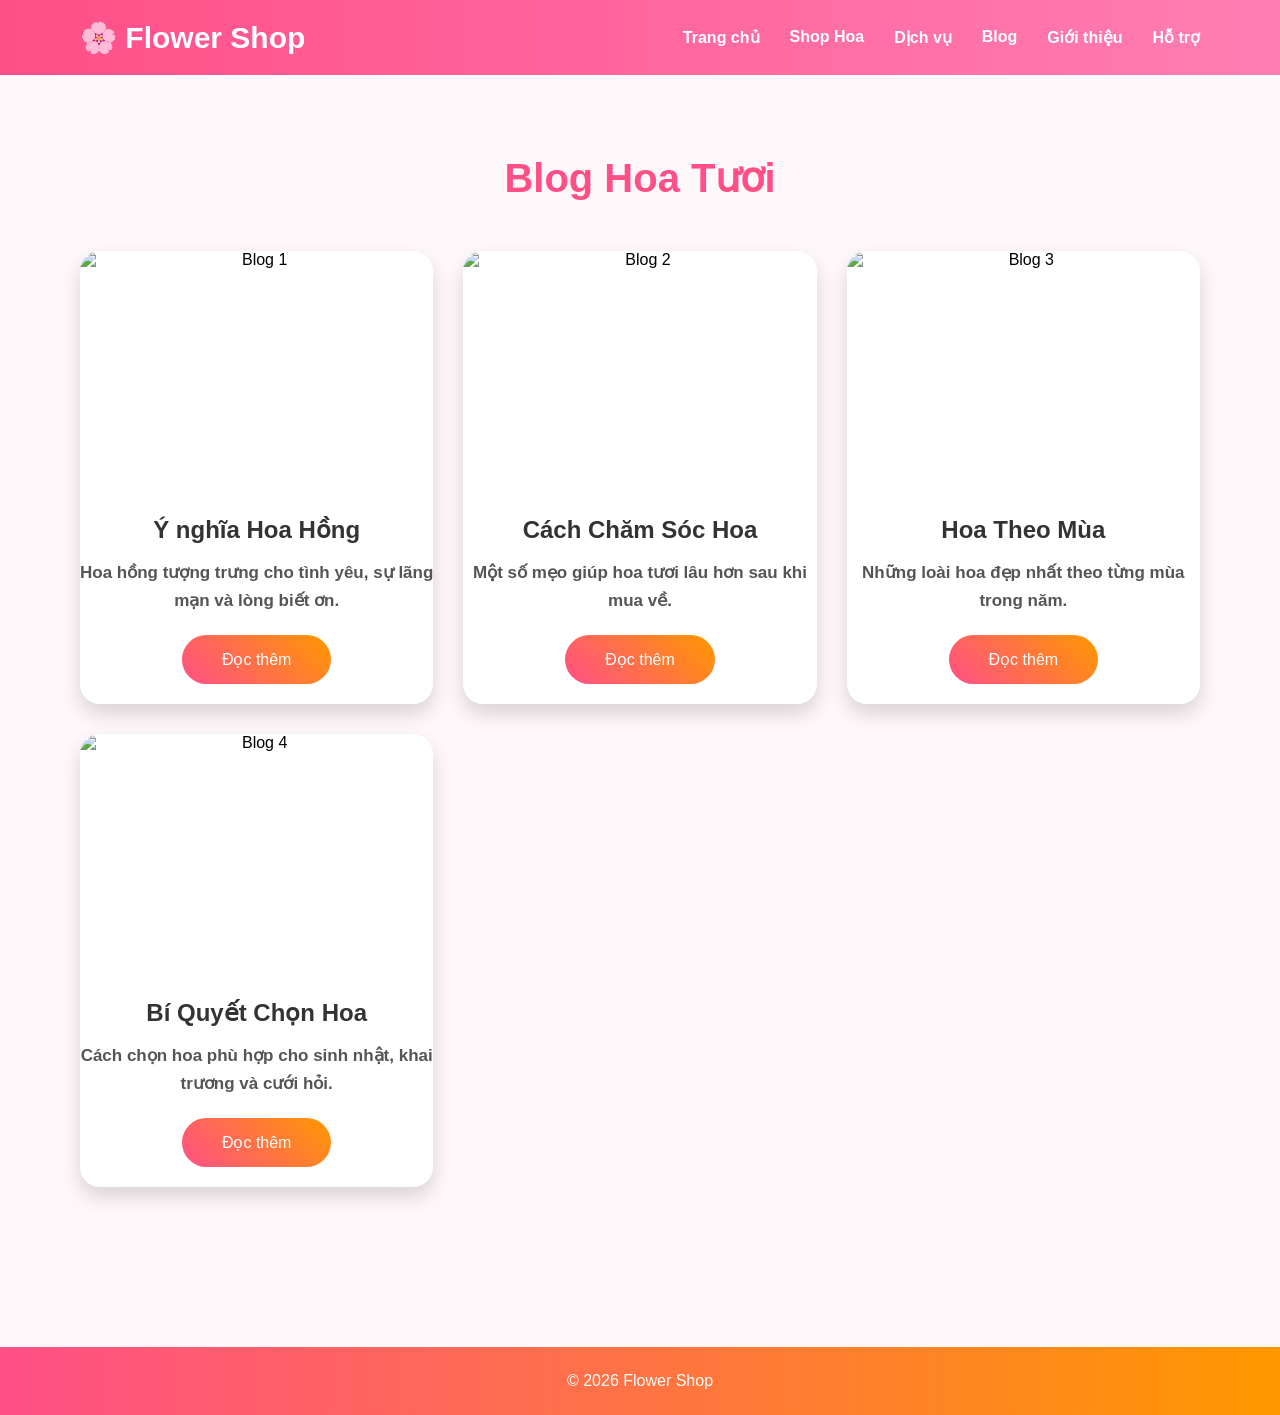
==== blog.html @ d1b596c2 "Add files via upload" ====
<!DOCTYPE html>
<html lang="vi">
<head>
    <meta charset="UTF-8">
    <meta name="viewport" content="width=device-width, initial-scale=1.0">
    <title>Blog - Flower Shop</title>

    <link rel="stylesheet" href="style.css">

    <link rel="stylesheet"
    href="https://cdnjs.cloudflare.com/ajax/libs/font-awesome/6.7.2/css/all.min.css">
</head>

<body>

<header>

    <div class="logo">
        🌸 Flower Shop
    </div>

    <nav>

        <ul>

            <li><a href="index.html">Trang chủ</a></li>
            <li><a href="shop.html">Shop Hoa</a></li>
            <li><a href="dichvu.html">Dịch vụ</a></li>
            <li><a href="blog.html">Blog</a></li>
            <li><a href="#">Giới thiệu</a></li>
            <li><a href="#">Hỗ trợ</a></li>

        </ul>

    </nav>

</header>

<section class="service">

    <h2>Blog Hoa Tươi</h2>

    <div class="card">

        <div class="box">

            <img src="images/blog1.jpg" alt="Blog 1">

            <h3>Ý nghĩa Hoa Hồng</h3>

            <p>
                Hoa hồng tượng trưng cho tình yêu, sự lãng mạn và lòng biết ơn.
            </p>

            <a href="#" class="btn">Đọc thêm</a>

        </div>

        <div class="box">

            <img src="images/blog2.jpg" alt="Blog 2">

            <h3>Cách Chăm Sóc Hoa</h3>

            <p>
                Một số mẹo giúp hoa tươi lâu hơn sau khi mua về.
            </p>

            <a href="#" class="btn">Đọc thêm</a>

        </div>

        <div class="box">

            <img src="images/blog3.jpg" alt="Blog 3">

            <h3>Hoa Theo Mùa</h3>

            <p>
                Những loài hoa đẹp nhất theo từng mùa trong năm.
            </p>

            <a href="#" class="btn">Đọc thêm</a>

        </div>

        <div class="box">

            <img src="images/blog4.jpg" alt="Blog 4">

            <h3>Bí Quyết Chọn Hoa</h3>

            <p>
                Cách chọn hoa phù hợp cho sinh nhật, khai trương và cưới hỏi.
            </p>

            <a href="#" class="btn">Đọc thêm</a>

        </div>

    </div>

</section>

<footer>

© 2026 Flower Shop

</footer>

</body>
</html>
---- style.css ----
*{
    margin:0;
    padding:0;
    box-sizing:border-box;
    font-family:Arial, Helvetica, sans-serif;
}

/* Màu chủ đạo */

:root{

    --pink:#ff4f87;
    --lightpink:#ffe7ef;
    --green:#5cb85c;
    --orange:#ff9800;
    --purple:#9c27b0;
    --white:#ffffff;
    --text:#444;

}

body{

    background:#fff8fb;

}

/* HEADER */

header{

    width:100%;
    background:linear-gradient(90deg,#ff4f87,#ff7eb3);

    display:flex;

    justify-content:space-between;

    align-items:center;

    padding:20px 80px;

}

.logo{

    font-size:30px;

    color:white;

    font-weight:bold;

}

nav ul{

    display:flex;

    list-style:none;

}

nav ul li{

    margin-left:30px;

}

nav ul li a{

    color:white;

    text-decoration:none;

    font-weight:bold;

    transition:.3s;

}

nav ul li a:hover{

    color:yellow;

}

/* HERO */

.hero{

    height:80vh;

    background:linear-gradient(rgba(255,255,255,.45),rgba(255,255,255,.45)),
    url("https://images.unsplash.com/photo-1526047932273-341f2a7631f9?w=1600");

    background-size:cover;

    background-position:center;

    display:flex;

    justify-content:center;

    align-items:center;

    text-align:center;

}

.hero-text h1{

    font-size:60px;

    color:#d10062;

}

.hero-text p{

    margin:20px 0;

    font-size:22px;

    color:var(--text);

}

.btn{

    display:inline-block;

    padding:15px 40px;

    background:linear-gradient(45deg,#ff4f87,#ff9800);

    color:white;

    text-decoration:none;

    border-radius:40px;

    transition:.4s;

}

.btn:hover{

    transform:scale(1.05);

}

/* DỊCH VỤ */

.service{

    padding:80px;

}

.service h2{

    text-align:center;

    margin-bottom:50px;

    color:#ff4f87;

    font-size:40px;

}

.card{
    display:grid;
    grid-template-columns:repeat(auto-fit, minmax(280px, 1fr));
    gap:30px;
}

.box{
    background:white;
    border-radius:20px;
    overflow:hidden;   /* Giữ ảnh không tràn ra ngoài */
    text-align:center;
    box-shadow:0 10px 20px rgba(0,0,0,.15);
    transition:.3s;
    padding-bottom:20px;
}

.box:hover{
    transform:translateY(-10px);
}

/* Ảnh sản phẩm */

.box img{
    width:100%;
    height:250px;      /* Điều chỉnh chiều cao ảnh */
    object-fit:cover;  /* Ảnh tự cắt để vừa khung */
    display:block;
}

/* Tên sản phẩm */

.box h3{
    margin:15px 0 10px;
    color:#333;
    font-size:24px;
}

/* Giá */

.box p{
    color:#ff4f87;
    font-size:22px;
    font-weight:bold;
    margin-bottom:20px;
}

.box:nth-child(1) i{

    color:#ff4f87;

}

.box:nth-child(2) i{

    color:#ff9800;

}

.box:nth-child(3) i{

    color:#4caf50;

}

.box:nth-child(4) i{

    color:#9c27b0;

}

.box h3{

    margin-bottom:15px;

}

/* FOOTER */

footer{

    margin-top:80px;

    background:linear-gradient(90deg,#ff4f87,#ff9800);

    color:white;

    text-align:center;

    padding:25px;

}

/* Responsive */

@media(max-width:900px){

header{

    flex-direction:column;

}

nav ul{

    margin-top:20px;

    flex-wrap:wrap;

    justify-content:center;

}

nav ul li{

    margin:10px;

}

.hero-text h1{

    font-size:38px;

}

.hero-text p{

    font-size:18px;

}

.service{

    padding:40px 20px;

}

}
/* ========================= */
/* Responsive cho Tablet */
/* ========================= */

@media (max-width: 992px){

    header{
        flex-direction:column;
        padding:20px;
    }

    nav ul{
        flex-wrap:wrap;
        justify-content:center;
        margin-top:15px;
    }

    nav ul li{
        margin:10px 15px;
    }

    .hero h1,
    .hero-text h1{
        font-size:40px;
    }

    .hero p,
    .hero-text p{
        font-size:18px;
    }

    .service{
        padding:50px 20px;
    }

    .card{
        grid-template-columns:repeat(2,1fr);
    }
}

/* ========================= */
/* Responsive cho Điện thoại */
/* ========================= */

@media (max-width: 768px){

    header{
        padding:15px;
    }

    .logo{
        font-size:26px;
        margin-bottom:15px;
    }

    nav ul{
        flex-direction:column;
        align-items:center;
    }

    nav ul li{
        margin:8px 0;
    }

    .hero{
        height:60vh;
        padding:20px;
    }

    .hero h1,
    .hero-text h1{
        font-size:32px;
    }

    .hero p,
    .hero-text p{
        font-size:16px;
    }

    .card{
        grid-template-columns:1fr;
    }

    .box img{
        height:220px;
    }

    .btn{
        padding:12px 30px;
        font-size:16px;
    }

}

/* ========================= */
/* Responsive màn hình nhỏ */
/* ========================= */

@media (max-width:480px){

    .hero h1,
    .hero-text h1{
        font-size:26px;
    }

    .hero p,
    .hero-text p{
        font-size:15px;
    }

    .service h2{
        font-size:30px;
    }

    .box img{
        height:180px;
    }

}
/* ===== DỊCH VỤ ===== */

.box p{

    color:#555;
    font-size:17px;
    line-height:28px;

}

.box i{

    font-size:60px;
    margin-bottom:20px;

}

.box:nth-child(1) i{

    color:#ff4f87;

}

.box:nth-child(2) i{

    color:#ff9800;

}

.box:nth-child(3) i{

    color:#4caf50;

}

.box:nth-child(4) i{

    color:#9c27b0;

}
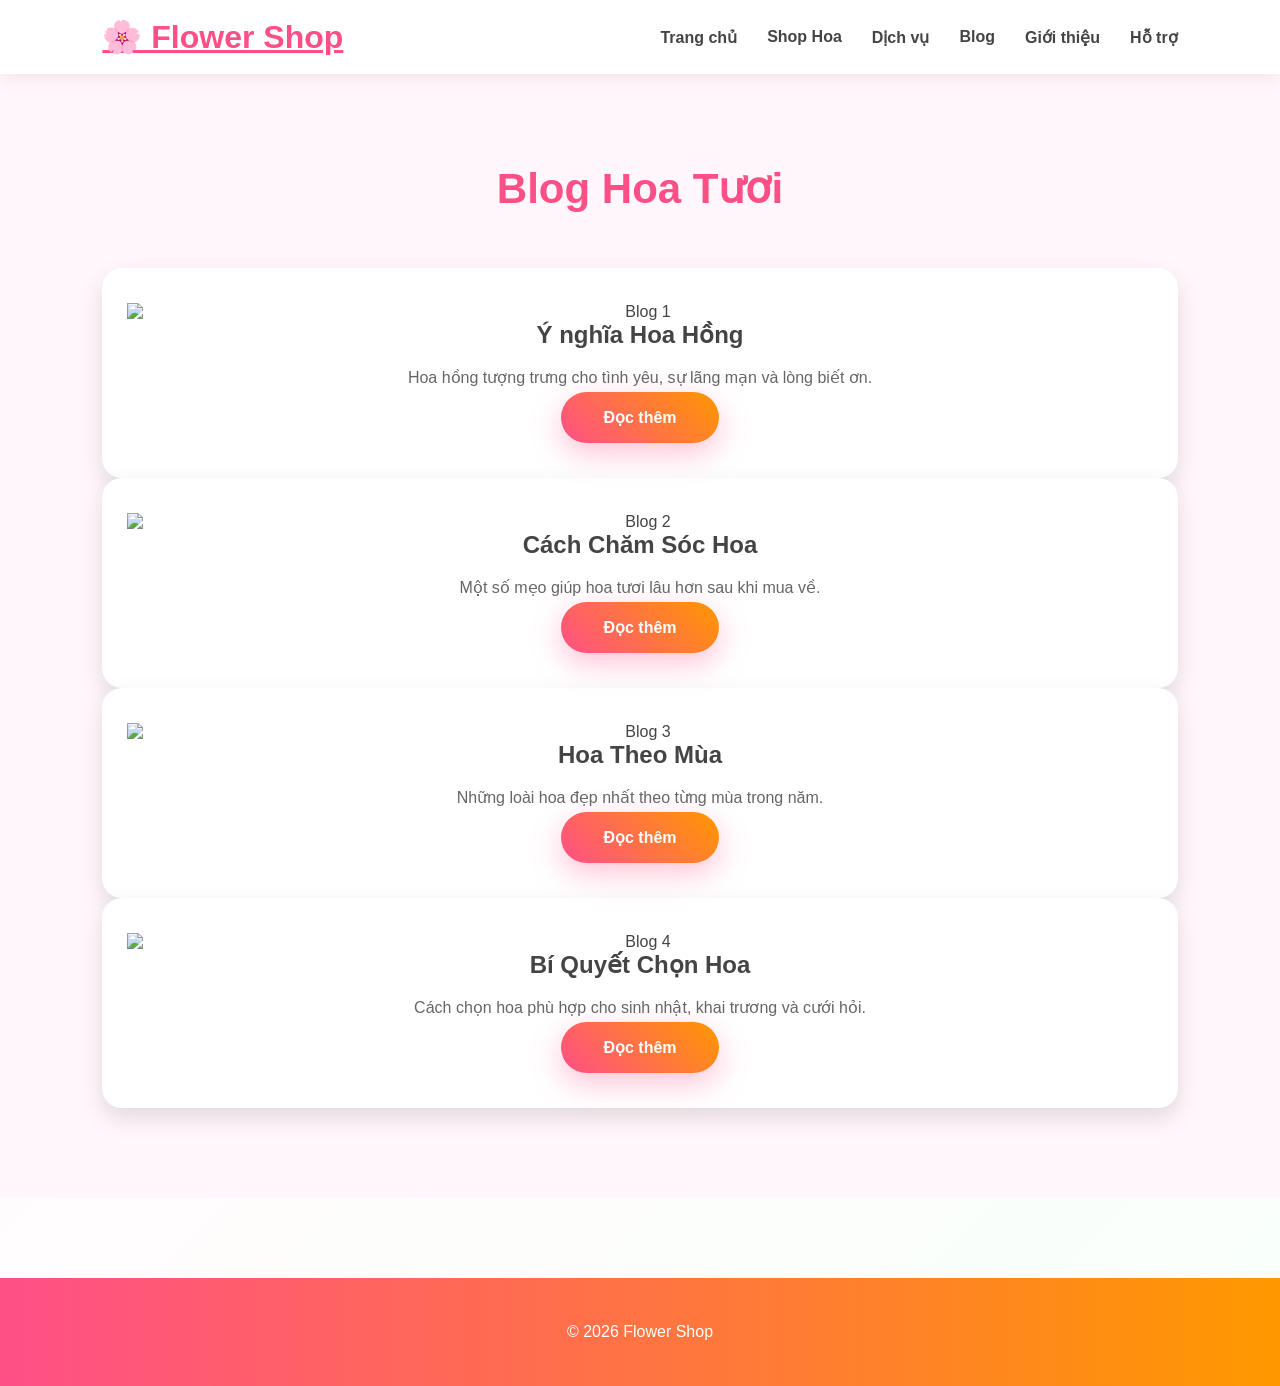
==== commit ba244f89: "Update blog.html" ====
--- a/blog.html
+++ b/blog.html
@@ -15,10 +15,9 @@
 
 <header>
 
-    <div class="logo">
-        🌸 Flower Shop
-    </div>
-
+    <a href="index.html" class="logo">
+    🌸 Flower Shop
+</a>
     <nav>
 
         <ul>
@@ -109,4 +108,4 @@
 </footer>
 
 </body>
-</html>+</html>
--- a/style.css
+++ b/style.css
@@ -1,36 +1,62 @@
+/* ==========================
+   RESET
+========================== */
+
 *{
     margin:0;
     padding:0;
     box-sizing:border-box;
-    font-family:Arial, Helvetica, sans-serif;
-}
-
-/* Màu chủ đạo */
+    font-family:'Poppins',sans-serif;
+}
+
+html{
+    scroll-behavior:smooth;
+}
+
+body{
+    background:linear-gradient(135deg,#fff6fa,#fffdfd,#f8fff9);
+    color:#444;
+    overflow-x:hidden;
+}
+
+/* ==========================
+   MÀU CHỦ ĐẠO
+========================== */
 
 :root{
 
     --pink:#ff4f87;
-    --lightpink:#ffe7ef;
-    --green:#5cb85c;
+    --pink-light:#ffe5ee;
+    --pink-dark:#e63b72;
+
     --orange:#ff9800;
-    --purple:#9c27b0;
+    --orange-light:#ffc46b;
+
+    --green:#4CAF50;
+
     --white:#ffffff;
-    --text:#444;
-
-}
-
-body{
-
-    background:#fff8fb;
-
-}
-
-/* HEADER */
+
+    --gray:#666;
+
+    --shadow:0 10px 25px rgba(0,0,0,.12);
+
+}
+
+/* ==========================
+   HEADER
+========================== */
 
 header{
 
     width:100%;
-    background:linear-gradient(90deg,#ff4f87,#ff7eb3);
+
+    position:sticky;
+
+    top:0;
+
+    left:0;
+
+    z-index:999;
 
     display:flex;
 
@@ -38,430 +64,1317 @@
 
     align-items:center;
 
-    padding:20px 80px;
-
-}
+    padding:18px 8%;
+
+    background:rgba(255,255,255,.92);
+
+    backdrop-filter:blur(10px);
+
+    box-shadow:0 3px 18px rgba(0,0,0,.08);
+
+}
+
+/* ==========================
+   LOGO
+========================== */
 
 .logo{
 
+    font-size:32px;
+
+    font-weight:700;
+
+    color:var(--pink);
+
+    cursor:pointer;
+
+}
+
+/* ==========================
+   MENU
+========================== */
+
+nav ul{
+
+    display:flex;
+
+    list-style:none;
+
+}
+
+nav ul li{
+
+    margin-left:30px;
+
+}
+
+nav ul li a{
+
+    text-decoration:none;
+
+    color:#444;
+
+    font-weight:600;
+
+    transition:.35s;
+
+    position:relative;
+
+}
+
+nav ul li a:hover{
+
+    color:var(--pink);
+
+}
+
+nav ul li a::after{
+
+    content:"";
+
+    position:absolute;
+
+    left:0;
+
+    bottom:-5px;
+
+    width:0;
+
+    height:3px;
+
+    background:var(--pink);
+
+    transition:.35s;
+
+}
+
+nav ul li a:hover::after{
+
+    width:100%;
+
+}
+
+/* ==========================
+   HERO
+========================== */
+
+.hero{
+
+    width:100%;
+
+    height:100vh;
+
+    display:flex;
+
+    justify-content:center;
+
+    align-items:center;
+
+    text-align:center;
+
+    background:
+
+    linear-gradient(rgba(0,0,0,.35),rgba(0,0,0,.35)),
+
+    url("images/banner.jpg");
+
+    background-size:cover;
+
+    background-position:center;
+
+}
+
+.hero .content{
+
+    width:850px;
+
+}
+
+.hero h1{
+
+    color:white;
+
+    font-size:68px;
+
+    margin-bottom:25px;
+
+    text-shadow:0 4px 10px rgba(0,0,0,.3);
+
+}
+
+.hero p{
+
+    color:white;
+
+    font-size:22px;
+
+    line-height:38px;
+
+    margin-bottom:40px;
+
+}
+
+/* ==========================
+   BUTTON
+========================== */
+
+.btn{
+
+    display:inline-block;
+
+    padding:16px 42px;
+
+    border-radius:40px;
+
+    text-decoration:none;
+
+    background:linear-gradient(45deg,var(--pink),var(--orange));
+
+    color:white;
+
+    font-weight:600;
+
+    transition:.35s;
+
+    box-shadow:0 10px 30px rgba(255,79,135,.35);
+
+}
+
+.btn:hover{
+
+    transform:translateY(-5px);
+
+    box-shadow:0 18px 35px rgba(255,79,135,.45);
+
+}
+
+/* ==========================
+   SECTION
+========================== */
+
+section{
+
+    padding:90px 8%;
+
+}
+
+.title{
+
+    text-align:center;
+
+    font-size:42px;
+
+    color:var(--pink);
+
+    margin-bottom:55px;
+
+}
+
+.title::after{
+
+    content:"";
+
+    display:block;
+
+    width:90px;
+
+    height:4px;
+
+    background:var(--orange);
+
+    margin:15px auto;
+
+    border-radius:20px;
+
+}
+/* ==========================
+   SHOP HOA
+========================== */
+
+.shop{
+
+    padding:90px 8%;
+
+    background:#fff;
+
+}
+
+.shop h2{
+
+    text-align:center;
+
+    font-size:42px;
+
+    color:var(--pink);
+
+    margin-bottom:50px;
+
+}
+
+/* Lưới sản phẩm */
+
+.products{
+
+    display:grid;
+
+    grid-template-columns:repeat(auto-fit,minmax(280px,1fr));
+
+    gap:35px;
+
+}
+
+/* Card sản phẩm */
+
+.product-card{
+
+    background:#fff;
+
+    border-radius:20px;
+
+    overflow:hidden;
+
+    box-shadow:var(--shadow);
+
+    transition:.35s;
+
+    display:flex;
+
+    flex-direction:column;
+
+}
+
+.product-card:hover{
+
+    transform:translateY(-10px);
+
+    box-shadow:0 20px 35px rgba(0,0,0,.18);
+
+}
+
+/* Ảnh */
+
+.product-card img{
+
+    width:100%;
+
+    height:300px;
+
+    object-fit:cover;
+
+    transition:.5s;
+
+}
+
+.product-card:hover img{
+
+    transform:scale(1.08);
+
+}
+
+/* Nội dung */
+
+.product-info{
+
+    padding:25px;
+
+    text-align:center;
+
+    flex:1;
+
+    display:flex;
+
+    flex-direction:column;
+
+}
+
+.product-info h3{
+
+    font-size:26px;
+
+    color:#222;
+
+    margin-bottom:15px;
+
+}
+
+.product-info p{
+
+    color:var(--gray);
+
+    line-height:28px;
+
+    margin-bottom:18px;
+
+}
+
+/* Giá */
+
+.price{
+
+    font-size:28px;
+
+    color:var(--pink);
+
+    font-weight:bold;
+
+    margin-bottom:20px;
+
+}
+
+/* Nút */
+
+.product-info .btn{
+
+    margin-top:auto;
+
+}
+
+/* Badge */
+
+.badge{
+
+    position:absolute;
+
+    top:15px;
+
+    left:15px;
+
+    background:var(--orange);
+
+    color:white;
+
+    padding:8px 15px;
+
+    border-radius:30px;
+
+    font-size:14px;
+
+    font-weight:600;
+
+}
+
+/* ==========================
+   DANH MỤC
+========================== */
+
+.category{
+
+    background:#fff7fb;
+
+}
+
+.box-container{
+
+    display:grid;
+
+    grid-template-columns:repeat(auto-fit,minmax(250px,1fr));
+
+    gap:30px;
+
+}
+
+.box{
+
+    background:#fff;
+
+    border-radius:20px;
+
+    padding:35px 25px;
+
+    text-align:center;
+
+    box-shadow:var(--shadow);
+
+    transition:.35s;
+
+}
+
+.box:hover{
+
+    transform:translateY(-8px);
+
+}
+
+.box i{
+
+    font-size:58px;
+
+    margin-bottom:20px;
+
+}
+
+.box:nth-child(1) i{
+
+    color:var(--pink);
+
+}
+
+.box:nth-child(2) i{
+
+    color:var(--orange);
+
+}
+
+.box:nth-child(3) i{
+
+    color:var(--green);
+
+}
+
+.box:nth-child(4) i{
+
+    color:#9c27b0;
+
+}
+
+.box h3{
+
+    margin-bottom:15px;
+
+    font-size:24px;
+
+}
+
+.box p{
+
+    color:#666;
+
+    line-height:28px;
+
+}
+
+/* ==========================
+   HÌNH ẢNH
+========================== */
+
+img{
+
+    max-width:100%;
+
+    display:block;
+
+}
+
+/* Hiệu ứng mượt */
+
+.product-card,
+.box{
+
+    animation:fadeUp .8s;
+
+}
+
+@keyframes fadeUp{
+
+    from{
+
+        opacity:0;
+
+        transform:translateY(40px);
+
+    }
+
+    to{
+
+        opacity:1;
+
+        transform:translateY(0);
+
+    }
+
+}
+/* ==========================
+   DỊCH VỤ
+========================== */
+
+.service{
+
+    background:#fff7fb;
+
+}
+
+.service h2{
+
+    text-align:center;
+
+    font-size:42px;
+
+    color:var(--pink);
+
+    margin-bottom:55px;
+
+}
+
+.service-container{
+
+    display:grid;
+
+    grid-template-columns:repeat(auto-fit,minmax(280px,1fr));
+
+    gap:35px;
+
+}
+
+.service-box{
+
+    background:#fff;
+
+    padding:35px 30px;
+
+    border-radius:20px;
+
+    text-align:center;
+
+    box-shadow:var(--shadow);
+
+    transition:.35s;
+
+}
+
+.service-box:hover{
+
+    transform:translateY(-10px);
+
+}
+
+.service-box i{
+
+    font-size:60px;
+
+    color:var(--pink);
+
+    margin-bottom:20px;
+
+}
+
+.service-box h3{
+
+    font-size:26px;
+
+    margin-bottom:15px;
+
+}
+
+.service-box p{
+
+    color:#666;
+
+    line-height:30px;
+
+}
+
+/* ==========================
+   BLOG
+========================== */
+
+.blog{
+
+    background:#fff;
+
+}
+
+.blog h2{
+
+    text-align:center;
+
+    font-size:42px;
+
+    color:var(--pink);
+
+    margin-bottom:55px;
+
+}
+
+.blog-container{
+
+    display:grid;
+
+    grid-template-columns:repeat(auto-fit,minmax(320px,1fr));
+
+    gap:35px;
+
+}
+
+.blog-card{
+
+    background:#fff;
+
+    border-radius:20px;
+
+    overflow:hidden;
+
+    box-shadow:var(--shadow);
+
+    transition:.35s;
+
+}
+
+.blog-card:hover{
+
+    transform:translateY(-10px);
+
+}
+
+.blog-card img{
+
+    width:100%;
+
+    height:240px;
+
+    object-fit:cover;
+
+}
+
+.blog-content{
+
+    padding:25px;
+
+}
+
+.blog-content h3{
+
+    margin-bottom:15px;
+
+    color:#222;
+
+}
+
+.blog-content p{
+
+    color:#666;
+
+    line-height:28px;
+
+    margin-bottom:20px;
+
+}
+
+.blog-content a{
+
+    color:var(--pink);
+
+    text-decoration:none;
+
+    font-weight:600;
+
+}
+
+/* ==========================
+   GIỚI THIỆU
+========================== */
+
+.about{
+
+    background:#fff7fb;
+
+}
+
+.about-container{
+
+    display:flex;
+
+    align-items:center;
+
+    justify-content:space-between;
+
+    gap:50px;
+
+    flex-wrap:wrap;
+
+}
+
+.about-image{
+
+    flex:1;
+
+}
+
+.about-image img{
+
+    width:100%;
+
+    border-radius:20px;
+
+    box-shadow:var(--shadow);
+
+}
+
+.about-content{
+
+    flex:1;
+
+}
+
+.about-content h2{
+
+    font-size:42px;
+
+    color:var(--pink);
+
+    margin-bottom:20px;
+
+}
+
+.about-content p{
+
+    color:#666;
+
+    line-height:32px;
+
+    margin-bottom:20px;
+
+}
+
+/* ==========================
+   HỖ TRỢ
+========================== */
+
+.support{
+
+    background:#fff;
+
+}
+
+.support h2{
+
+    text-align:center;
+
+    color:var(--pink);
+
+    font-size:42px;
+
+    margin-bottom:50px;
+
+}
+
+.support-container{
+
+    display:grid;
+
+    grid-template-columns:1fr 1fr;
+
+    gap:40px;
+
+}
+
+.contact-info{
+
+    background:#fff7fb;
+
+    padding:35px;
+
+    border-radius:20px;
+
+    box-shadow:var(--shadow);
+
+}
+
+.contact-info h3{
+
+    margin-bottom:20px;
+
+    color:var(--pink);
+
+}
+
+.contact-info p{
+
+    margin:18px 0;
+
+    color:#555;
+
+}
+
+.contact-info i{
+
+    color:var(--pink);
+
+    margin-right:10px;
+
+}
+
+/* Form */
+
+.contact-form{
+
+    background:#fff;
+
+    padding:35px;
+
+    border-radius:20px;
+
+    box-shadow:var(--shadow);
+
+}
+
+.contact-form h3{
+
+    margin-bottom:20px;
+
+    color:var(--pink);
+
+}
+
+.contact-form input,
+
+.contact-form textarea{
+
+    width:100%;
+
+    padding:15px;
+
+    margin-bottom:18px;
+
+    border:1px solid #ddd;
+
+    border-radius:10px;
+
+    outline:none;
+
+    font-size:16px;
+
+}
+
+.contact-form input:focus,
+
+.contact-form textarea:focus{
+
+    border-color:var(--pink);
+
+}
+
+.contact-form button{
+
+    border:none;
+
+    cursor:pointer;
+
+}
+
+/* ==========================
+   HIỆU ỨNG CHUNG
+========================== */
+
+.service-box,
+
+.blog-card,
+
+.contact-info,
+
+.contact-form{
+
+    animation:fadeUp .8s;
+
+}
+/* ==========================
+   FOOTER
+========================== */
+
+footer{
+
+    background:linear-gradient(90deg,#ff4f87,#ff9800);
+
+    color:#fff;
+
+    text-align:center;
+
+    padding:45px 20px;
+
+    margin-top:80px;
+
+}
+
+footer p{
+
+    font-size:18px;
+
+    letter-spacing:1px;
+
+}
+
+/* ==========================
+   NÚT LÊN ĐẦU TRANG
+========================== */
+
+.top-btn{
+
+    position:fixed;
+
+    right:25px;
+
+    bottom:25px;
+
+    width:55px;
+
+    height:55px;
+
+    background:linear-gradient(45deg,var(--pink),var(--orange));
+
+    color:#fff;
+
+    border-radius:50%;
+
+    display:flex;
+
+    justify-content:center;
+
+    align-items:center;
+
+    text-decoration:none;
+
+    font-size:24px;
+
+    box-shadow:0 10px 25px rgba(0,0,0,.25);
+
+    transition:.35s;
+
+    z-index:999;
+
+}
+
+.top-btn:hover{
+
+    transform:translateY(-8px);
+
+}
+
+/* ==========================
+   THANH CUỘN
+========================== */
+
+::-webkit-scrollbar{
+
+    width:10px;
+
+}
+
+::-webkit-scrollbar-track{
+
+    background:#ffeaf2;
+
+}
+
+::-webkit-scrollbar-thumb{
+
+    background:linear-gradient(var(--pink),var(--orange));
+
+    border-radius:20px;
+
+}
+
+::-webkit-scrollbar-thumb:hover{
+
+    background:var(--pink-dark);
+
+}
+
+/* ==========================
+   HIỆU ỨNG CHO ẢNH
+========================== */
+
+img{
+
+    max-width:100%;
+
+    display:block;
+
+}
+
+img:hover{
+
+    transition:.4s;
+
+}
+
+/* ==========================
+   HIỆU ỨNG CHUNG
+========================== */
+
+.btn,
+.box,
+.product-card,
+.blog-card,
+.service-box,
+.contact-form,
+.contact-info{
+
+    transition:.35s;
+
+}
+
+.btn:hover,
+.box:hover,
+.product-card:hover,
+.blog-card:hover,
+.service-box:hover{
+
+    transform:translateY(-8px);
+
+}
+
+/* ==========================
+   RESPONSIVE TABLET
+========================== */
+
+@media(max-width:992px){
+
+header{
+
+    flex-direction:column;
+
+    padding:20px;
+
+}
+
+nav ul{
+
+    flex-wrap:wrap;
+
+    justify-content:center;
+
+    margin-top:20px;
+
+}
+
+nav ul li{
+
+    margin:10px;
+
+}
+
+.hero h1{
+
+    font-size:48px;
+
+}
+
+.hero p{
+
+    font-size:18px;
+
+}
+
+.about-container{
+
+    flex-direction:column;
+
+}
+
+.support-container{
+
+    grid-template-columns:1fr;
+
+}
+
+}
+
+/* ==========================
+   RESPONSIVE MOBILE
+========================== */
+
+@media(max-width:768px){
+
+.hero{
+
+    height:75vh;
+
+    padding:20px;
+
+}
+
+.hero h1{
+
+    font-size:34px;
+
+}
+
+.hero p{
+
+    font-size:16px;
+
+    line-height:28px;
+
+}
+
+.title{
+
     font-size:30px;
 
+}
+
+.products{
+
+    grid-template-columns:1fr;
+
+}
+
+.box-container{
+
+    grid-template-columns:1fr;
+
+}
+
+.blog-container{
+
+    grid-template-columns:1fr;
+
+}
+
+.service-container{
+
+    grid-template-columns:1fr;
+
+}
+
+.product-card img{
+
+    height:240px;
+
+}
+
+section{
+
+    padding:60px 20px;
+
+}
+
+}
+
+/* ==========================
+   RESPONSIVE ĐIỆN THOẠI NHỎ
+========================== */
+
+@media(max-width:480px){
+
+.logo{
+
+    font-size:24px;
+
+}
+
+nav ul li a{
+
+    font-size:14px;
+
+}
+
+.btn{
+
+    padding:14px 30px;
+
+    font-size:15px;
+
+}
+
+.hero h1{
+
+    font-size:28px;
+
+}
+
+.hero p{
+
+    font-size:15px;
+
+}
+
+footer p{
+
+    font-size:15px;
+
+}
+
+}
+
+/* ==========================
+   ANIMATION
+========================== */
+
+@keyframes fadeIn{
+
+    from{
+
+        opacity:0;
+
+        transform:translateY(40px);
+
+    }
+
+    to{
+
+        opacity:1;
+
+        transform:translateY(0);
+
+    }
+
+}
+
+.hero,
+.product-card,
+.box,
+.blog-card,
+.service-box{
+
+    animation:fadeIn .8s ease;
+
+}
+/* Ô tìm kiếm */
+
+.search-box{
+
+    width:100%;
+
+    max-width:550px;
+
+    margin:0 auto 50px;
+
+    display:flex;
+
+    justify-content:center;
+
+}
+
+.search-box input{
+
+    flex:1;
+
+    padding:15px 20px;
+
+    border:2px solid #ff4f87;
+
+    border-right:none;
+
+    border-radius:40px 0 0 40px;
+
+    font-size:16px;
+
+    outline:none;
+
+}
+
+.search-box button{
+
+    width:65px;
+
+    border:none;
+
+    background:#ff4f87;
+
     color:white;
 
-    font-weight:bold;
-
-}
-
-nav ul{
-
-    display:flex;
-
-    list-style:none;
-
-}
-
-nav ul li{
-
-    margin-left:30px;
-
-}
-
-nav ul li a{
-
-    color:white;
-
-    text-decoration:none;
-
-    font-weight:bold;
+    font-size:20px;
+
+    cursor:pointer;
+
+    border-radius:0 40px 40px 0;
 
     transition:.3s;
 
 }
 
-nav ul li a:hover{
-
-    color:yellow;
-
-}
-
-/* HERO */
-
-.hero{
-
-    height:80vh;
-
-    background:linear-gradient(rgba(255,255,255,.45),rgba(255,255,255,.45)),
-    url("https://images.unsplash.com/photo-1526047932273-341f2a7631f9?w=1600");
-
-    background-size:cover;
-
-    background-position:center;
-
-    display:flex;
-
-    justify-content:center;
-
-    align-items:center;
-
-    text-align:center;
-
-}
-
-.hero-text h1{
-
-    font-size:60px;
-
-    color:#d10062;
-
-}
-
-.hero-text p{
-
-    margin:20px 0;
-
-    font-size:22px;
-
-    color:var(--text);
-
-}
-
-.btn{
-
-    display:inline-block;
-
-    padding:15px 40px;
-
-    background:linear-gradient(45deg,#ff4f87,#ff9800);
-
-    color:white;
-
-    text-decoration:none;
-
-    border-radius:40px;
-
-    transition:.4s;
-
-}
-
-.btn:hover{
-
-    transform:scale(1.05);
-
-}
-
-/* DỊCH VỤ */
-
-.service{
-
-    padding:80px;
-
-}
-
-.service h2{
-
-    text-align:center;
-
-    margin-bottom:50px;
-
-    color:#ff4f87;
-
-    font-size:40px;
-
-}
-
-.card{
-    display:grid;
-    grid-template-columns:repeat(auto-fit, minmax(280px, 1fr));
-    gap:30px;
-}
-
-.box{
-    background:white;
-    border-radius:20px;
-    overflow:hidden;   /* Giữ ảnh không tràn ra ngoài */
-    text-align:center;
-    box-shadow:0 10px 20px rgba(0,0,0,.15);
-    transition:.3s;
-    padding-bottom:20px;
-}
-
-.box:hover{
-    transform:translateY(-10px);
-}
-
-/* Ảnh sản phẩm */
-
-.box img{
-    width:100%;
-    height:250px;      /* Điều chỉnh chiều cao ảnh */
-    object-fit:cover;  /* Ảnh tự cắt để vừa khung */
-    display:block;
-}
-
-/* Tên sản phẩm */
-
-.box h3{
-    margin:15px 0 10px;
-    color:#333;
-    font-size:24px;
-}
-
-/* Giá */
-
-.box p{
-    color:#ff4f87;
-    font-size:22px;
-    font-weight:bold;
-    margin-bottom:20px;
-}
-
-.box:nth-child(1) i{
-
-    color:#ff4f87;
-
-}
-
-.box:nth-child(2) i{
-
-    color:#ff9800;
-
-}
-
-.box:nth-child(3) i{
-
-    color:#4caf50;
-
-}
-
-.box:nth-child(4) i{
-
-    color:#9c27b0;
-
-}
-
-.box h3{
-
-    margin-bottom:15px;
-
-}
-
-/* FOOTER */
-
-footer{
-
-    margin-top:80px;
-
-    background:linear-gradient(90deg,#ff4f87,#ff9800);
-
-    color:white;
-
-    text-align:center;
-
-    padding:25px;
-
-}
-
-/* Responsive */
-
-@media(max-width:900px){
-
-header{
-
-    flex-direction:column;
-
-}
-
-nav ul{
-
-    margin-top:20px;
-
-    flex-wrap:wrap;
-
-    justify-content:center;
-
-}
-
-nav ul li{
-
-    margin:10px;
-
-}
-
-.hero-text h1{
-
-    font-size:38px;
-
-}
-
-.hero-text p{
-
-    font-size:18px;
-
-}
-
-.service{
-
-    padding:40px 20px;
-
-}
-
-}
-/* ========================= */
-/* Responsive cho Tablet */
-/* ========================= */
-
-@media (max-width: 992px){
-
-    header{
-        flex-direction:column;
-        padding:20px;
-    }
-
-    nav ul{
-        flex-wrap:wrap;
-        justify-content:center;
-        margin-top:15px;
-    }
-
-    nav ul li{
-        margin:10px 15px;
-    }
-
-    .hero h1,
-    .hero-text h1{
-        font-size:40px;
-    }
-
-    .hero p,
-    .hero-text p{
-        font-size:18px;
-    }
-
-    .service{
-        padding:50px 20px;
-    }
-
-    .card{
-        grid-template-columns:repeat(2,1fr);
-    }
-}
-
-/* ========================= */
-/* Responsive cho Điện thoại */
-/* ========================= */
-
-@media (max-width: 768px){
-
-    header{
-        padding:15px;
-    }
-
-    .logo{
-        font-size:26px;
-        margin-bottom:15px;
-    }
-
-    nav ul{
-        flex-direction:column;
-        align-items:center;
-    }
-
-    nav ul li{
-        margin:8px 0;
-    }
-
-    .hero{
-        height:60vh;
-        padding:20px;
-    }
-
-    .hero h1,
-    .hero-text h1{
-        font-size:32px;
-    }
-
-    .hero p,
-    .hero-text p{
-        font-size:16px;
-    }
-
-    .card{
-        grid-template-columns:1fr;
-    }
-
-    .box img{
-        height:220px;
-    }
-
-    .btn{
-        padding:12px 30px;
-        font-size:16px;
-    }
-
-}
-
-/* ========================= */
-/* Responsive màn hình nhỏ */
-/* ========================= */
-
-@media (max-width:480px){
-
-    .hero h1,
-    .hero-text h1{
-        font-size:26px;
-    }
-
-    .hero p,
-    .hero-text p{
-        font-size:15px;
-    }
-
-    .service h2{
-        font-size:30px;
-    }
-
-    .box img{
-        height:180px;
-    }
-
-}
-/* ===== DỊCH VỤ ===== */
-
-.box p{
-
-    color:#555;
-    font-size:17px;
-    line-height:28px;
-
-}
-
-.box i{
-
-    font-size:60px;
-    margin-bottom:20px;
-
-}
-
-.box:nth-child(1) i{
-
-    color:#ff4f87;
-
-}
-
-.box:nth-child(2) i{
-
-    color:#ff9800;
-
-}
-
-.box:nth-child(3) i{
-
-    color:#4caf50;
-
-}
-
-.box:nth-child(4) i{
-
-    color:#9c27b0;
-
-}
+.search-box button:hover{
+
+    background:#ff2f73;
+
+}
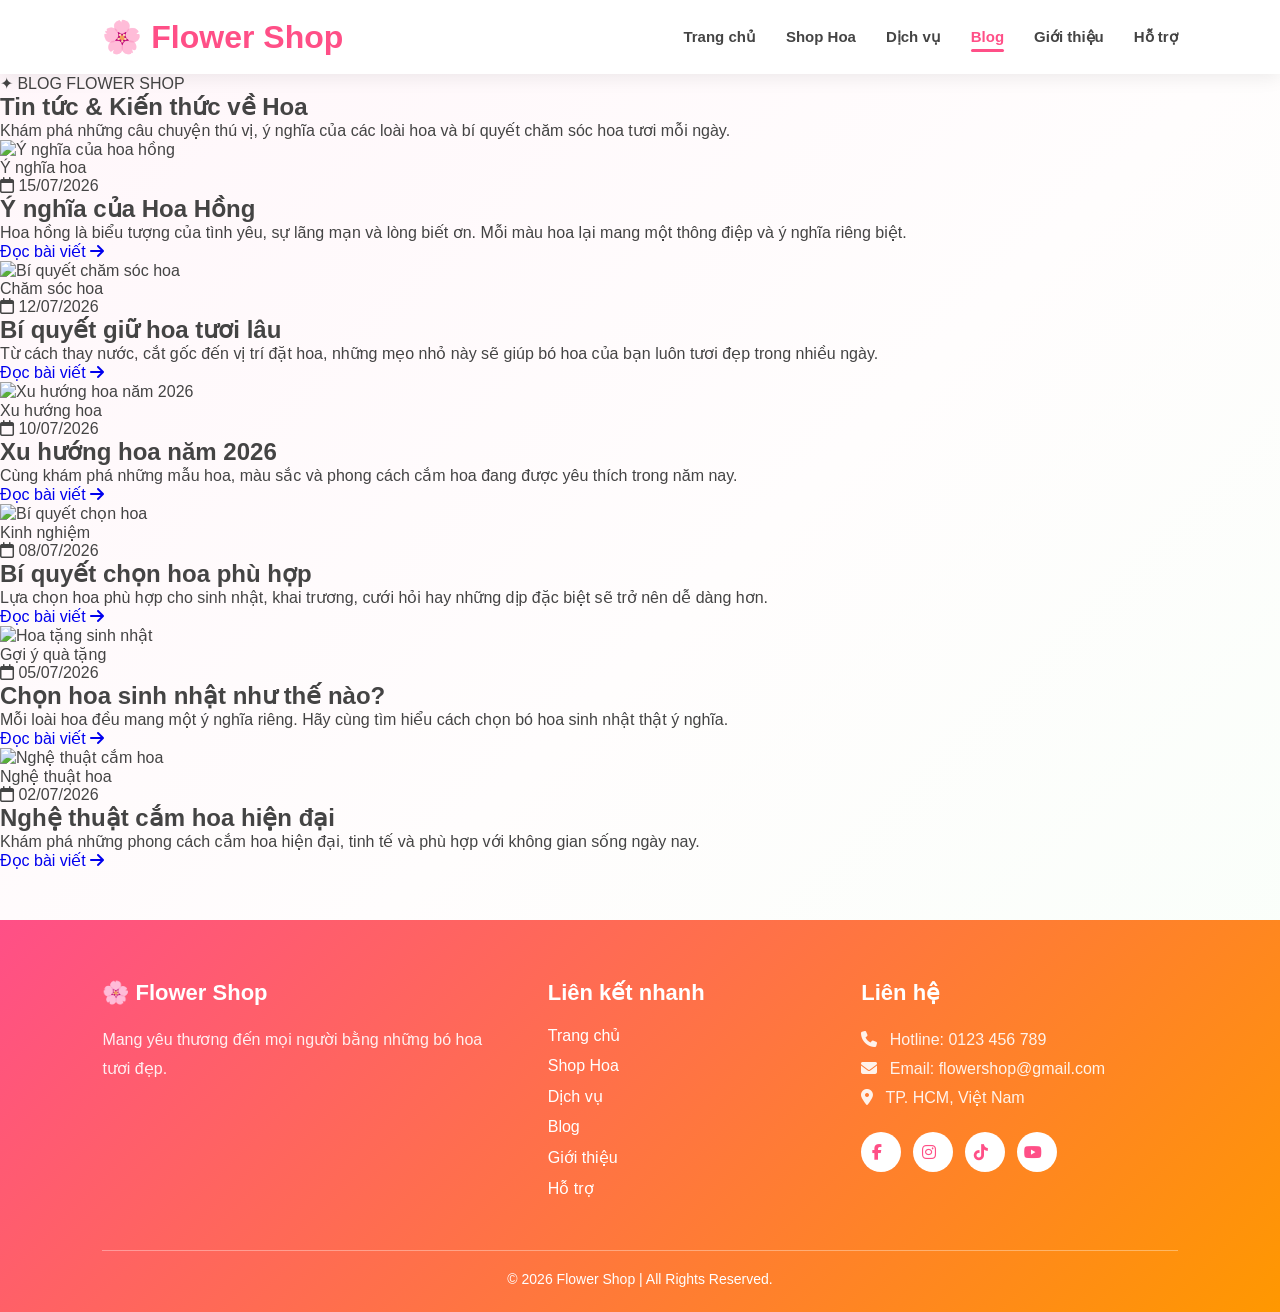
==== commit 52221a80: "Update blog.html" ====
--- a/blog.html
+++ b/blog.html
@@ -1,33 +1,104 @@
 <!DOCTYPE html>
 <html lang="vi">
+
 <head>
+
     <meta charset="UTF-8">
+
     <meta name="viewport" content="width=device-width, initial-scale=1.0">
-    <title>Blog - Flower Shop</title>
+
+    <title>Blog Hoa - Flower Shop</title>
 
     <link rel="stylesheet" href="style.css">
 
     <link rel="stylesheet"
-    href="https://cdnjs.cloudflare.com/ajax/libs/font-awesome/6.7.2/css/all.min.css">
+        href="https://cdnjs.cloudflare.com/ajax/libs/font-awesome/6.7.2/css/all.min.css">
+
 </head>
 
+
 <body>
 
+
+<!-- ================= HEADER ================= -->
+
 <header>
 
     <a href="index.html" class="logo">
-    🌸 Flower Shop
-</a>
+
+        🌸 Flower Shop
+
+    </a>
+
+
     <nav>
 
         <ul>
 
-            <li><a href="index.html">Trang chủ</a></li>
-            <li><a href="shop.html">Shop Hoa</a></li>
-            <li><a href="dichvu.html">Dịch vụ</a></li>
-            <li><a href="blog.html">Blog</a></li>
-            <li><a href="#">Giới thiệu</a></li>
-            <li><a href="#">Hỗ trợ</a></li>
+            <li>
+
+                <a href="index.html">
+
+                    Trang chủ
+
+                </a>
+
+            </li>
+
+
+            <li>
+
+                <a href="shop.html">
+
+                    Shop Hoa
+
+                </a>
+
+            </li>
+
+
+            <li>
+
+                <a href="dichvu.html">
+
+                    Dịch vụ
+
+                </a>
+
+            </li>
+
+
+            <li>
+
+                <a href="blog.html" class="active">
+
+                    Blog
+
+                </a>
+
+            </li>
+
+
+            <li>
+
+                <a href="gioithieu.html">
+
+                    Giới thiệu
+
+                </a>
+
+            </li>
+
+
+            <li>
+
+                <a href="hotro.html">
+
+                    Hỗ trợ
+
+                </a>
+
+            </li>
 
         </ul>
 
@@ -35,77 +106,679 @@
 
 </header>
 
-<section class="service">
-
-    <h2>Blog Hoa Tươi</h2>
-
-    <div class="card">
-
-        <div class="box">
-
-            <img src="images/blog1.jpg" alt="Blog 1">
-
-            <h3>Ý nghĩa Hoa Hồng</h3>
+
+<!-- ================= BLOG ================= -->
+
+<section class="blog">
+
+
+    <!-- TIÊU ĐỀ BLOG -->
+
+    <div class="blog-header">
+
+
+        <span class="blog-label">
+
+            ✦ BLOG FLOWER SHOP
+
+        </span>
+
+
+        <h1>
+
+            Tin tức & Kiến thức về Hoa
+
+        </h1>
+
+
+        <p>
+
+            Khám phá những câu chuyện thú vị,
+
+            ý nghĩa của các loài hoa và bí quyết
+
+            chăm sóc hoa tươi mỗi ngày.
+
+        </p>
+
+
+    </div>
+
+
+    <!-- DANH SÁCH BÀI VIẾT -->
+
+    <div class="blog-container">
+
+
+        <!-- BÀI VIẾT 1 -->
+
+        <article class="blog-card">
+
+
+            <div class="blog-image">
+
+
+                <img src="images/blog1.jpg"
+
+                     alt="Ý nghĩa của hoa hồng">
+
+
+                <span class="blog-category">
+
+                    Ý nghĩa hoa
+
+                </span>
+
+
+            </div>
+
+
+            <div class="blog-content">
+
+
+                <span class="blog-date">
+
+                    <i class="fa-regular fa-calendar"></i>
+
+                    15/07/2026
+
+                </span>
+
+
+                <h2>
+
+                    Ý nghĩa của Hoa Hồng
+
+                </h2>
+
+
+                <p>
+
+                    Hoa hồng là biểu tượng của tình yêu,
+
+                    sự lãng mạn và lòng biết ơn.
+
+                    Mỗi màu hoa lại mang một thông điệp
+
+                    và ý nghĩa riêng biệt.
+
+                </p>
+
+
+                <a href="#" class="blog-link">
+
+                    Đọc bài viết
+
+                    <i class="fa-solid fa-arrow-right"></i>
+
+                </a>
+
+
+            </div>
+
+
+        </article>
+
+
+        <!-- BÀI VIẾT 2 -->
+
+        <article class="blog-card">
+
+
+            <div class="blog-image">
+
+
+                <img src="images/blog2.jpg"
+
+                     alt="Bí quyết chăm sóc hoa">
+
+
+                <span class="blog-category">
+
+                    Chăm sóc hoa
+
+                </span>
+
+
+            </div>
+
+
+            <div class="blog-content">
+
+
+                <span class="blog-date">
+
+                    <i class="fa-regular fa-calendar"></i>
+
+                    12/07/2026
+
+                </span>
+
+
+                <h2>
+
+                    Bí quyết giữ hoa tươi lâu
+
+                </h2>
+
+
+                <p>
+
+                    Từ cách thay nước, cắt gốc đến
+
+                    vị trí đặt hoa, những mẹo nhỏ này
+
+                    sẽ giúp bó hoa của bạn luôn tươi đẹp
+
+                    trong nhiều ngày.
+
+                </p>
+
+
+                <a href="#" class="blog-link">
+
+                    Đọc bài viết
+
+                    <i class="fa-solid fa-arrow-right"></i>
+
+                </a>
+
+
+            </div>
+
+
+        </article>
+
+
+        <!-- BÀI VIẾT 3 -->
+
+        <article class="blog-card">
+
+
+            <div class="blog-image">
+
+
+                <img src="images/blog3.jpg"
+
+                     alt="Xu hướng hoa năm 2026">
+
+
+                <span class="blog-category">
+
+                    Xu hướng hoa
+
+                </span>
+
+
+            </div>
+
+
+            <div class="blog-content">
+
+
+                <span class="blog-date">
+
+                    <i class="fa-regular fa-calendar"></i>
+
+                    10/07/2026
+
+                </span>
+
+
+                <h2>
+
+                    Xu hướng hoa năm 2026
+
+                </h2>
+
+
+                <p>
+
+                    Cùng khám phá những mẫu hoa,
+
+                    màu sắc và phong cách cắm hoa
+
+                    đang được yêu thích trong năm nay.
+
+                </p>
+
+
+                <a href="#" class="blog-link">
+
+                    Đọc bài viết
+
+                    <i class="fa-solid fa-arrow-right"></i>
+
+                </a>
+
+
+            </div>
+
+
+        </article>
+
+
+        <!-- BÀI VIẾT 4 -->
+
+        <article class="blog-card">
+
+
+            <div class="blog-image">
+
+
+                <img src="images/blog4.jpg"
+
+                     alt="Bí quyết chọn hoa">
+
+
+                <span class="blog-category">
+
+                    Kinh nghiệm
+
+                </span>
+
+
+            </div>
+
+
+            <div class="blog-content">
+
+
+                <span class="blog-date">
+
+                    <i class="fa-regular fa-calendar"></i>
+
+                    08/07/2026
+
+                </span>
+
+
+                <h2>
+
+                    Bí quyết chọn hoa phù hợp
+
+                </h2>
+
+
+                <p>
+
+                    Lựa chọn hoa phù hợp cho sinh nhật,
+
+                    khai trương, cưới hỏi hay những dịp
+
+                    đặc biệt sẽ trở nên dễ dàng hơn.
+
+                </p>
+
+
+                <a href="#" class="blog-link">
+
+                    Đọc bài viết
+
+                    <i class="fa-solid fa-arrow-right"></i>
+
+                </a>
+
+
+            </div>
+
+
+        </article>
+
+
+        <!-- BÀI VIẾT 5 -->
+
+        <article class="blog-card">
+
+
+            <div class="blog-image">
+
+
+                <img src="images/blog5.jpg"
+
+                     alt="Hoa tặng sinh nhật">
+
+
+                <span class="blog-category">
+
+                    Gợi ý quà tặng
+
+                </span>
+
+
+            </div>
+
+
+            <div class="blog-content">
+
+
+                <span class="blog-date">
+
+                    <i class="fa-regular fa-calendar"></i>
+
+                    05/07/2026
+
+                </span>
+
+
+                <h2>
+
+                    Chọn hoa sinh nhật như thế nào?
+
+                </h2>
+
+
+                <p>
+
+                    Mỗi loài hoa đều mang một ý nghĩa
+
+                    riêng. Hãy cùng tìm hiểu cách chọn
+
+                    bó hoa sinh nhật thật ý nghĩa.
+
+                </p>
+
+
+                <a href="#" class="blog-link">
+
+                    Đọc bài viết
+
+                    <i class="fa-solid fa-arrow-right"></i>
+
+                </a>
+
+
+            </div>
+
+
+        </article>
+
+
+        <!-- BÀI VIẾT 6 -->
+
+        <article class="blog-card">
+
+
+            <div class="blog-image">
+
+
+                <img src="images/blog6.jpg"
+
+                     alt="Nghệ thuật cắm hoa">
+
+
+                <span class="blog-category">
+
+                    Nghệ thuật hoa
+
+                </span>
+
+
+            </div>
+
+
+            <div class="blog-content">
+
+
+                <span class="blog-date">
+
+                    <i class="fa-regular fa-calendar"></i>
+
+                    02/07/2026
+
+                </span>
+
+
+                <h2>
+
+                    Nghệ thuật cắm hoa hiện đại
+
+                </h2>
+
+
+                <p>
+
+                    Khám phá những phong cách cắm hoa
+
+                    hiện đại, tinh tế và phù hợp với
+
+                    không gian sống ngày nay.
+
+                </p>
+
+
+                <a href="#" class="blog-link">
+
+                    Đọc bài viết
+
+                    <i class="fa-solid fa-arrow-right"></i>
+
+                </a>
+
+
+            </div>
+
+
+        </article>
+
+
+    </div>
+
+
+</section>
+
+
+<!-- ================= FOOTER ================= -->
+
+<footer>
+
+
+    <div class="footer-content">
+
+
+        <!-- CỘT 1 -->
+
+        <div class="footer-box">
+
+
+            <h3>
+
+                🌸 Flower Shop
+
+            </h3>
+
 
             <p>
-                Hoa hồng tượng trưng cho tình yêu, sự lãng mạn và lòng biết ơn.
+
+                Mang yêu thương đến mọi người
+
+                bằng những bó hoa tươi đẹp.
+
             </p>
 
-            <a href="#" class="btn">Đọc thêm</a>
 
         </div>
 
-        <div class="box">
-
-            <img src="images/blog2.jpg" alt="Blog 2">
-
-            <h3>Cách Chăm Sóc Hoa</h3>
+
+        <!-- CỘT 2 -->
+
+        <div class="footer-box">
+
+
+            <h3>
+
+                Liên kết nhanh
+
+            </h3>
+
+
+            <ul>
+
+
+                <li>
+
+                    <a href="index.html">
+
+                        Trang chủ
+
+                    </a>
+
+                </li>
+
+
+                <li>
+
+                    <a href="shop.html">
+
+                        Shop Hoa
+
+                    </a>
+
+                </li>
+
+
+                <li>
+
+                    <a href="dichvu.html">
+
+                        Dịch vụ
+
+                    </a>
+
+                </li>
+
+
+                <li>
+
+                    <a href="blog.html">
+
+                        Blog
+
+                    </a>
+
+                </li>
+
+
+                <li>
+
+                    <a href="gioithieu.html">
+
+                        Giới thiệu
+
+                    </a>
+
+                </li>
+
+
+                <li>
+
+                    <a href="hotro.html">
+
+                        Hỗ trợ
+
+                    </a>
+
+                </li>
+
+
+            </ul>
+
+
+        </div>
+
+
+        <!-- CỘT 3 -->
+
+        <div class="footer-box">
+
+
+            <h3>
+
+                Liên hệ
+
+            </h3>
+
 
             <p>
-                Một số mẹo giúp hoa tươi lâu hơn sau khi mua về.
+
+                <i class="fa-solid fa-phone"></i>
+
+                Hotline: 0123 456 789
+
             </p>
 
-            <a href="#" class="btn">Đọc thêm</a>
+
+            <p>
+
+                <i class="fa-solid fa-envelope"></i>
+
+                Email: flowershop@gmail.com
+
+            </p>
+
+
+            <p>
+
+                <i class="fa-solid fa-location-dot"></i>
+
+                TP. HCM, Việt Nam
+
+            </p>
+
+
+            <div class="social">
+
+
+                <a href="#">
+
+                    <i class="fab fa-facebook-f"></i>
+
+                </a>
+
+
+                <a href="#">
+
+                    <i class="fab fa-instagram"></i>
+
+                </a>
+
+
+                <a href="#">
+
+                    <i class="fab fa-tiktok"></i>
+
+                </a>
+
+
+                <a href="#">
+
+                    <i class="fab fa-youtube"></i>
+
+                </a>
+
+
+            </div>
+
 
         </div>
 
-        <div class="box">
-
-            <img src="images/blog3.jpg" alt="Blog 3">
-
-            <h3>Hoa Theo Mùa</h3>
-
-            <p>
-                Những loài hoa đẹp nhất theo từng mùa trong năm.
-            </p>
-
-            <a href="#" class="btn">Đọc thêm</a>
-
-        </div>
-
-        <div class="box">
-
-            <img src="images/blog4.jpg" alt="Blog 4">
-
-            <h3>Bí Quyết Chọn Hoa</h3>
-
-            <p>
-                Cách chọn hoa phù hợp cho sinh nhật, khai trương và cưới hỏi.
-            </p>
-
-            <a href="#" class="btn">Đọc thêm</a>
-
-        </div>
 
     </div>
 
-</section>
-
-<footer>
-
-© 2026 Flower Shop
+
+    <hr>
+
+
+    <p class="copyright">
+
+        © 2026 Flower Shop | All Rights Reserved.
+
+    </p>
+
 
 </footer>
 
+
 </body>
+
 </html>
--- a/style.css
+++ b/style.css
@@ -1,1380 +1,1547 @@
-/* ==========================
-   RESET
-========================== */
-
-*{
-    margin:0;
-    padding:0;
-    box-sizing:border-box;
-    font-family:'Poppins',sans-serif;
-}
-
-html{
-    scroll-behavior:smooth;
-}
-
-body{
-    background:linear-gradient(135deg,#fff6fa,#fffdfd,#f8fff9);
-    color:#444;
-    overflow-x:hidden;
-}
-
-/* ==========================
-   MÀU CHỦ ĐẠO
-========================== */
-
-:root{
-
-    --pink:#ff4f87;
-    --pink-light:#ffe5ee;
-    --pink-dark:#e63b72;
-
-    --orange:#ff9800;
-    --orange-light:#ffc46b;
-
-    --green:#4CAF50;
-
-    --white:#ffffff;
-
-    --gray:#666;
-
-    --shadow:0 10px 25px rgba(0,0,0,.12);
-
-}
-
-/* ==========================
+/* =====================================================
+   RESET & GLOBAL
+===================================================== */
+
+* {
+    margin: 0;
+    padding: 0;
+    box-sizing: border-box;
+    font-family: 'Poppins', sans-serif;
+}
+
+html {
+    scroll-behavior: smooth;
+}
+
+body {
+    background: linear-gradient(
+        135deg,
+        #fff6fa,
+        #fffdfd,
+        #f8fff9
+    );
+
+    color: #444;
+    overflow-x: hidden;
+}
+
+:root {
+    --pink: #ff4f87;
+    --pink-light: #ffe5ee;
+    --pink-dark: #e63b72;
+
+    --orange: #ff9800;
+    --orange-light: #ffc46b;
+
+    --green: #4caf50;
+
+    --white: #ffffff;
+    --dark: #2d2d2d;
+    --gray: #666;
+
+    --shadow:
+        0 10px 30px rgba(0, 0, 0, 0.10);
+}
+
+
+/* =====================================================
+   GLOBAL
+===================================================== */
+
+img {
+    max-width: 100%;
+    display: block;
+}
+
+a {
+    text-decoration: none;
+}
+
+section {
+    width: 100%;
+}
+
+h1,
+h2,
+h3,
+p {
+    word-wrap: break-word;
+}
+
+
+/* =====================================================
    HEADER
-========================== */
-
-header{
-
-    width:100%;
-
-    position:sticky;
-
-    top:0;
-
-    left:0;
-
-    z-index:999;
-
-    display:flex;
-
-    justify-content:space-between;
-
-    align-items:center;
-
-    padding:18px 8%;
-
-    background:rgba(255,255,255,.92);
-
-    backdrop-filter:blur(10px);
-
-    box-shadow:0 3px 18px rgba(0,0,0,.08);
-
-}
-
-/* ==========================
-   LOGO
-========================== */
-
-.logo{
-
-    font-size:32px;
-
-    font-weight:700;
-
-    color:var(--pink);
-
-    cursor:pointer;
-
-}
-
-/* ==========================
-   MENU
-========================== */
-
-nav ul{
-
-    display:flex;
-
-    list-style:none;
-
-}
-
-nav ul li{
-
-    margin-left:30px;
-
-}
-
-nav ul li a{
-
-    text-decoration:none;
-
-    color:#444;
-
-    font-weight:600;
-
-    transition:.35s;
-
-    position:relative;
-
-}
-
-nav ul li a:hover{
-
-    color:var(--pink);
-
-}
-
-nav ul li a::after{
-
-    content:"";
-
-    position:absolute;
-
-    left:0;
-
-    bottom:-5px;
-
-    width:0;
-
-    height:3px;
-
-    background:var(--pink);
-
-    transition:.35s;
-
-}
-
-nav ul li a:hover::after{
-
-    width:100%;
-
-}
-
-/* ==========================
-   HERO
-========================== */
-
-.hero{
-
-    width:100%;
-
-    height:100vh;
-
-    display:flex;
-
-    justify-content:center;
-
-    align-items:center;
-
-    text-align:center;
+===================================================== */
+
+header {
+    width: 100%;
+
+    position: sticky;
+    top: 0;
+    left: 0;
+
+    z-index: 999;
+
+    display: flex;
+    justify-content: space-between;
+    align-items: center;
+
+    padding: 18px 8%;
+
+    background: rgba(255, 255, 255, 0.94);
+
+    backdrop-filter: blur(12px);
+
+    box-shadow:
+        0 3px 18px rgba(0, 0, 0, 0.08);
+}
+
+
+/* LOGO */
+
+.logo {
+    color: var(--pink);
+
+    font-size: 32px;
+    font-weight: 700;
+
+    transition: 0.3s;
+}
+
+.logo:hover {
+    color: var(--pink-dark);
+
+    transform: scale(1.03);
+}
+
+
+/* MENU */
+
+nav ul {
+    display: flex;
+
+    list-style: none;
+}
+
+nav ul li {
+    margin-left: 30px;
+}
+
+nav ul li a {
+    position: relative;
+
+    color: #444;
+
+    font-size: 15px;
+    font-weight: 600;
+
+    transition: 0.3s;
+}
+
+nav ul li a:hover,
+nav ul li a.active {
+    color: var(--pink);
+}
+
+nav ul li a::after {
+    content: "";
+
+    position: absolute;
+
+    left: 0;
+    bottom: -7px;
+
+    width: 0;
+    height: 3px;
+
+    background: var(--pink);
+
+    border-radius: 10px;
+
+    transition: 0.3s;
+}
+
+nav ul li a:hover::after,
+nav ul li a.active::after {
+    width: 100%;
+}
+
+
+/* =====================================================
+   HERO BANNER
+===================================================== */
+
+.hero {
+    position: relative;
+
+    width: 100%;
+    min-height: 650px;
+
+    display: flex;
+    align-items: center;
+
+    background-image:
+        url("images/banner.jpg");
+
+    background-size: cover;
+    background-position: center;
+    background-repeat: no-repeat;
+
+    overflow: hidden;
+}
+
+
+/* LỚP PHỦ */
+
+.hero::before {
+    content: "";
+
+    position: absolute;
+
+    inset: 0;
 
     background:
-
-    linear-gradient(rgba(0,0,0,.35),rgba(0,0,0,.35)),
-
-    url("images/banner.jpg");
-
-    background-size:cover;
-
-    background-position:center;
-
-}
-
-.hero .content{
-
-    width:850px;
-
-}
-
-.hero h1{
-
-    color:white;
-
-    font-size:68px;
-
-    margin-bottom:25px;
-
-    text-shadow:0 4px 10px rgba(0,0,0,.3);
-
-}
-
-.hero p{
-
-    color:white;
-
-    font-size:22px;
-
-    line-height:38px;
-
-    margin-bottom:40px;
-
-}
-
-/* ==========================
+        linear-gradient(
+            90deg,
+            rgba(40, 20, 20, 0.72) 0%,
+            rgba(40, 20, 20, 0.48) 42%,
+            rgba(40, 20, 20, 0.12) 80%,
+            rgba(40, 20, 20, 0.05) 100%
+        );
+
+    z-index: 1;
+}
+
+
+/* NỘI DUNG */
+
+.hero-content {
+    position: relative;
+
+    z-index: 2;
+
+    width: 100%;
+    max-width: 1200px;
+
+    margin: 0 auto;
+
+    padding: 80px 60px;
+
+    color: white;
+
+    text-align: left;
+}
+
+
+/* TIÊU ĐỀ */
+
+.hero-content h1 {
+    max-width: 700px;
+
+    margin-bottom: 25px;
+
+    color: white;
+
+    font-size: clamp(42px, 5vw, 72px);
+
+    line-height: 1.12;
+
+    font-weight: 800;
+
+    letter-spacing: -1px;
+
+    text-shadow:
+        0 4px 15px rgba(0, 0, 0, 0.35);
+}
+
+
+/* MÔ TẢ */
+
+.hero-description {
+    max-width: 850px;
+}
+
+.hero-intro {
+    max-width: 650px;
+
+    margin-bottom: 25px;
+
+    color: rgba(255, 255, 255, 0.96);
+
+    font-size: 20px;
+
+    line-height: 1.7;
+
+    text-shadow:
+        0 2px 6px rgba(0, 0, 0, 0.45);
+}
+
+
+/* DANH MỤC HOA */
+
+.hero-categories {
+    display: flex;
+
+    align-items: center;
+
+    flex-wrap: wrap;
+
+    gap: 14px 28px;
+}
+
+.hero-categories span {
+    display: inline-flex;
+
+    align-items: center;
+
+    gap: 7px;
+
+    color: white;
+
+    font-size: 16px;
+
+    white-space: nowrap;
+
+    text-shadow:
+        0 2px 5px rgba(0, 0, 0, 0.5);
+}
+
+.hero-categories strong {
+    font-weight: 500;
+}
+
+.hero-categories span:not(:last-child)::after {
+    content: "•";
+
+    margin-left: 20px;
+
+    color: rgba(255, 255, 255, 0.8);
+}
+
+
+/* =====================================================
    BUTTON
-========================== */
-
-.btn{
-
-    display:inline-block;
-
-    padding:16px 42px;
-
-    border-radius:40px;
-
-    text-decoration:none;
-
-    background:linear-gradient(45deg,var(--pink),var(--orange));
-
-    color:white;
-
-    font-weight:600;
-
-    transition:.35s;
-
-    box-shadow:0 10px 30px rgba(255,79,135,.35);
-
-}
-
-.btn:hover{
-
-    transform:translateY(-5px);
-
-    box-shadow:0 18px 35px rgba(255,79,135,.45);
-
-}
-
-/* ==========================
-   SECTION
-========================== */
-
-section{
-
-    padding:90px 8%;
-
-}
-
-.title{
-
-    text-align:center;
-
-    font-size:42px;
-
-    color:var(--pink);
-
-    margin-bottom:55px;
-
-}
-
-.title::after{
-
-    content:"";
-
-    display:block;
-
-    width:90px;
-
-    height:4px;
-
-    background:var(--orange);
-
-    margin:15px auto;
-
-    border-radius:20px;
-
-}
-/* ==========================
-   SHOP HOA
-========================== */
-
-.shop{
-
-    padding:90px 8%;
-
-    background:#fff;
-
-}
-
-.shop h2{
-
-    text-align:center;
-
-    font-size:42px;
-
-    color:var(--pink);
-
-    margin-bottom:50px;
-
-}
-
-/* Lưới sản phẩm */
-
-.products{
-
-    display:grid;
-
-    grid-template-columns:repeat(auto-fit,minmax(280px,1fr));
-
-    gap:35px;
-
-}
-
-/* Card sản phẩm */
-
-.product-card{
-
-    background:#fff;
-
-    border-radius:20px;
-
-    overflow:hidden;
-
-    box-shadow:var(--shadow);
-
-    transition:.35s;
-
-    display:flex;
-
-    flex-direction:column;
-
-}
-
-.product-card:hover{
-
-    transform:translateY(-10px);
-
-    box-shadow:0 20px 35px rgba(0,0,0,.18);
-
-}
-
-/* Ảnh */
-
-.product-card img{
-
-    width:100%;
-
-    height:300px;
-
-    object-fit:cover;
-
-    transition:.5s;
-
-}
-
-.product-card:hover img{
-
-    transform:scale(1.08);
-
-}
-
-/* Nội dung */
-
-.product-info{
-
-    padding:25px;
-
-    text-align:center;
-
-    flex:1;
-
-    display:flex;
-
-    flex-direction:column;
-
-}
-
-.product-info h3{
-
-    font-size:26px;
-
-    color:#222;
-
-    margin-bottom:15px;
-
-}
-
-.product-info p{
-
-    color:var(--gray);
-
-    line-height:28px;
-
-    margin-bottom:18px;
-
-}
-
-/* Giá */
-
-.price{
-
-    font-size:28px;
-
-    color:var(--pink);
-
-    font-weight:bold;
-
-    margin-bottom:20px;
-
-}
-
-/* Nút */
-
-.product-info .btn{
-
-    margin-top:auto;
-
-}
-
-/* Badge */
-
-.badge{
-
-    position:absolute;
-
-    top:15px;
-
-    left:15px;
-
-    background:var(--orange);
-
-    color:white;
-
-    padding:8px 15px;
-
-    border-radius:30px;
-
-    font-size:14px;
-
-    font-weight:600;
-
-}
-
-/* ==========================
-   DANH MỤC
-========================== */
-
-.category{
-
-    background:#fff7fb;
-
-}
-
-.box-container{
-
-    display:grid;
-
-    grid-template-columns:repeat(auto-fit,minmax(250px,1fr));
-
-    gap:30px;
-
-}
-
-.box{
-
-    background:#fff;
-
-    border-radius:20px;
-
-    padding:35px 25px;
-
-    text-align:center;
-
-    box-shadow:var(--shadow);
-
-    transition:.35s;
-
-}
-
-.box:hover{
-
-    transform:translateY(-8px);
-
-}
-
-.box i{
-
-    font-size:58px;
-
-    margin-bottom:20px;
-
-}
-
-.box:nth-child(1) i{
-
-    color:var(--pink);
-
-}
-
-.box:nth-child(2) i{
-
-    color:var(--orange);
-
-}
-
-.box:nth-child(3) i{
-
-    color:var(--green);
-
-}
-
-.box:nth-child(4) i{
-
-    color:#9c27b0;
-
-}
-
-.box h3{
-
-    margin-bottom:15px;
-
-    font-size:24px;
-
-}
-
-.box p{
-
-    color:#666;
-
-    line-height:28px;
-
-}
-
-/* ==========================
-   HÌNH ẢNH
-========================== */
-
-img{
-
-    max-width:100%;
-
-    display:block;
-
-}
-
-/* Hiệu ứng mượt */
-
-.product-card,
-.box{
-
-    animation:fadeUp .8s;
-
-}
-
-@keyframes fadeUp{
-
-    from{
-
-        opacity:0;
-
-        transform:translateY(40px);
-
-    }
-
-    to{
-
-        opacity:1;
-
-        transform:translateY(0);
-
-    }
-
-}
-/* ==========================
-   DỊCH VỤ
-========================== */
-
-.service{
-
-    background:#fff7fb;
-
-}
-
-.service h2{
-
-    text-align:center;
-
-    font-size:42px;
-
-    color:var(--pink);
-
-    margin-bottom:55px;
-
-}
-
-.service-container{
-
-    display:grid;
-
-    grid-template-columns:repeat(auto-fit,minmax(280px,1fr));
-
-    gap:35px;
-
-}
-
-.service-box{
-
-    background:#fff;
-
-    padding:35px 30px;
-
-    border-radius:20px;
-
-    text-align:center;
-
-    box-shadow:var(--shadow);
-
-    transition:.35s;
-
-}
-
-.service-box:hover{
-
-    transform:translateY(-10px);
-
-}
-
-.service-box i{
-
-    font-size:60px;
-
-    color:var(--pink);
-
-    margin-bottom:20px;
-
-}
-
-.service-box h3{
-
-    font-size:26px;
-
-    margin-bottom:15px;
-
-}
-
-.service-box p{
-
-    color:#666;
-
-    line-height:30px;
-
-}
-
-/* ==========================
-   BLOG
-========================== */
-
-.blog{
-
-    background:#fff;
-
-}
-
-.blog h2{
-
-    text-align:center;
-
-    font-size:42px;
-
-    color:var(--pink);
-
-    margin-bottom:55px;
-
-}
-
-.blog-container{
-
-    display:grid;
-
-    grid-template-columns:repeat(auto-fit,minmax(320px,1fr));
-
-    gap:35px;
-
-}
-
-.blog-card{
-
-    background:#fff;
-
-    border-radius:20px;
-
-    overflow:hidden;
-
-    box-shadow:var(--shadow);
-
-    transition:.35s;
-
-}
-
-.blog-card:hover{
-
-    transform:translateY(-10px);
-
-}
-
-.blog-card img{
-
-    width:100%;
-
-    height:240px;
-
-    object-fit:cover;
-
-}
-
-.blog-content{
-
-    padding:25px;
-
-}
-
-.blog-content h3{
-
-    margin-bottom:15px;
-
-    color:#222;
-
-}
-
-.blog-content p{
-
-    color:#666;
-
-    line-height:28px;
-
-    margin-bottom:20px;
-
-}
-
-.blog-content a{
-
-    color:var(--pink);
-
-    text-decoration:none;
-
-    font-weight:600;
-
-}
-
-/* ==========================
-   GIỚI THIỆU
-========================== */
-
-.about{
-
-    background:#fff7fb;
-
-}
-
-.about-container{
-
-    display:flex;
-
-    align-items:center;
-
-    justify-content:space-between;
-
-    gap:50px;
-
-    flex-wrap:wrap;
-
-}
-
-.about-image{
-
-    flex:1;
-
-}
-
-.about-image img{
-
-    width:100%;
-
-    border-radius:20px;
-
-    box-shadow:var(--shadow);
-
-}
-
-.about-content{
-
-    flex:1;
-
-}
-
-.about-content h2{
-
-    font-size:42px;
-
-    color:var(--pink);
-
-    margin-bottom:20px;
-
-}
-
-.about-content p{
-
-    color:#666;
-
-    line-height:32px;
-
-    margin-bottom:20px;
-
-}
-
-/* ==========================
-   HỖ TRỢ
-========================== */
-
-.support{
-
-    background:#fff;
-
-}
-
-.support h2{
-
-    text-align:center;
-
-    color:var(--pink);
-
-    font-size:42px;
-
-    margin-bottom:50px;
-
-}
-
-.support-container{
-
-    display:grid;
-
-    grid-template-columns:1fr 1fr;
-
-    gap:40px;
-
-}
-
-.contact-info{
-
-    background:#fff7fb;
-
-    padding:35px;
-
-    border-radius:20px;
-
-    box-shadow:var(--shadow);
-
-}
-
-.contact-info h3{
-
-    margin-bottom:20px;
-
-    color:var(--pink);
-
-}
-
-.contact-info p{
-
-    margin:18px 0;
-
-    color:#555;
-
-}
-
-.contact-info i{
-
-    color:var(--pink);
-
-    margin-right:10px;
-
-}
-
-/* Form */
-
-.contact-form{
-
-    background:#fff;
-
-    padding:35px;
-
-    border-radius:20px;
-
-    box-shadow:var(--shadow);
-
-}
-
-.contact-form h3{
-
-    margin-bottom:20px;
-
-    color:var(--pink);
-
-}
-
-.contact-form input,
-
-.contact-form textarea{
-
-    width:100%;
-
-    padding:15px;
-
-    margin-bottom:18px;
-
-    border:1px solid #ddd;
-
-    border-radius:10px;
-
-    outline:none;
-
-    font-size:16px;
-
-}
-
-.contact-form input:focus,
-
-.contact-form textarea:focus{
-
-    border-color:var(--pink);
-
-}
-
-.contact-form button{
-
-    border:none;
-
-    cursor:pointer;
-
-}
-
-/* ==========================
-   HIỆU ỨNG CHUNG
-========================== */
-
-.service-box,
-
-.blog-card,
-
-.contact-info,
-
-.contact-form{
-
-    animation:fadeUp .8s;
-
-}
-/* ==========================
+===================================================== */
+
+.btn {
+    display: inline-flex;
+
+    align-items: center;
+    justify-content: center;
+
+    padding: 14px 32px;
+
+    border: none;
+
+    border-radius: 35px;
+
+    background:
+        linear-gradient(
+            135deg,
+            var(--pink),
+            var(--orange)
+        );
+
+    color: white;
+
+    font-weight: 700;
+
+    cursor: pointer;
+
+    box-shadow:
+        0 8px 20px rgba(255, 79, 129, 0.25);
+
+    transition: 0.35s;
+}
+
+.btn:hover {
+    transform: translateY(-5px);
+
+    box-shadow:
+        0 15px 30px rgba(255, 79, 129, 0.35);
+}
+
+
+/* HERO BUTTON */
+
+.hero-btn {
+    display: flex;
+
+    align-items: center;
+
+    gap: 18px;
+
+    margin-top: 35px;
+}
+
+.hero-btn .btn {
+    width: 210px;
+    height: 58px;
+
+    padding: 0;
+
+    font-size: 17px;
+}
+
+.hero-btn .btn-outline {
+    background: rgba(255, 255, 255, 0.12);
+
+    border: 1px solid rgba(255, 255, 255, 0.8);
+
+    color: white;
+
+    backdrop-filter: blur(6px);
+}
+
+
+/* =====================================================
+   WHY US
+===================================================== */
+
+.why-us {
+    width: 100%;
+    max-width: 1200px;
+
+    margin: 0 auto;
+
+    padding: 90px 20px;
+}
+
+.why-us-header {
+    margin-bottom: 45px;
+
+    text-align: center;
+}
+
+.why-us-label {
+    display: block;
+
+    margin-bottom: 12px;
+
+    color: var(--pink);
+
+    font-size: 14px;
+    font-weight: 700;
+
+    letter-spacing: 2px;
+}
+
+.why-us-header h2 {
+    color: var(--dark);
+
+    font-size: 38px;
+    font-weight: 800;
+}
+
+.why-us-header p {
+    max-width: 650px;
+
+    margin: 15px auto 0;
+
+    color: #777;
+
+    font-size: 16px;
+    line-height: 1.7;
+}
+
+.why-us-grid {
+    display: grid;
+
+    grid-template-columns:
+        repeat(4, 1fr);
+
+    gap: 22px;
+}
+
+.why-us-card {
+    padding: 32px 22px;
+
+    background: white;
+
+    border: 1px solid rgba(242, 79, 130, 0.12);
+
+    border-radius: 22px;
+
+    text-align: center;
+
+    box-shadow:
+        0 12px 35px rgba(150, 70, 90, 0.08);
+
+    transition: 0.35s;
+}
+
+.why-us-card:hover {
+    transform: translateY(-8px);
+
+    box-shadow:
+        0 18px 40px rgba(150, 70, 90, 0.15);
+}
+
+.why-us-icon {
+    width: 64px;
+    height: 64px;
+
+    display: flex;
+
+    align-items: center;
+    justify-content: center;
+
+    margin: 0 auto 18px;
+
+    color: white;
+
+    background:
+        linear-gradient(
+            135deg,
+            #ff5d8f,
+            #ff9d1c
+        );
+
+    border-radius: 50%;
+
+    font-size: 25px;
+}
+
+.why-us-card h3 {
+    margin-bottom: 10px;
+
+    color: #333;
+
+    font-size: 18px;
+}
+
+.why-us-card p {
+    color: #777;
+
+    font-size: 14px;
+
+    line-height: 1.7;
+}
+
+
+/* =====================================================
+   ABOUT HOME
+===================================================== */
+
+.about-home {
+    width: calc(100% - 40px);
+    max-width: 1200px;
+
+    min-height: 560px;
+
+    margin: 20px auto 80px;
+
+    padding: 60px;
+
+    display: grid;
+
+    grid-template-columns:
+        1fr 1fr;
+
+    align-items: center;
+
+    gap: 80px;
+
+    background:
+        linear-gradient(
+            135deg,
+            #fffafa,
+            #fff5f7
+        );
+
+    border-radius: 30px;
+
+    box-shadow:
+        0 20px 50px rgba(150, 70, 90, 0.08);
+}
+
+
+/* ẢNH */
+
+.about-image {
+    position: relative;
+
+    height: 440px;
+
+    border-radius: 24px;
+}
+
+.about-image img {
+    position: relative;
+
+    z-index: 1;
+
+    width: 100%;
+    height: 100%;
+
+    object-fit: cover;
+
+    border-radius: 24px;
+
+    box-shadow:
+        0 20px 40px rgba(0, 0, 0, 0.15);
+
+    transition: 0.5s;
+}
+
+.about-image:hover img {
+    transform: scale(1.03);
+}
+
+.about-image::before {
+    content: "";
+
+    position: absolute;
+
+    top: 18px;
+    left: 18px;
+
+    width: 100%;
+    height: 100%;
+
+    border: 2px solid #f4a1b8;
+
+    border-radius: 24px;
+
+    z-index: 0;
+}
+
+
+/* BADGE */
+
+.about-badge {
+    position: absolute;
+
+    right: -25px;
+    bottom: 30px;
+
+    z-index: 2;
+
+    width: 155px;
+    height: 125px;
+
+    display: flex;
+
+    flex-direction: column;
+
+    align-items: center;
+    justify-content: center;
+
+    text-align: center;
+
+    background: white;
+
+    border-radius: 18px;
+
+    box-shadow:
+        0 15px 35px rgba(0, 0, 0, 0.15);
+}
+
+.about-badge strong {
+    color: var(--pink);
+
+    font-size: 32px;
+    font-weight: 800;
+}
+
+.about-badge span {
+    margin-top: 5px;
+
+    color: #555;
+
+    font-size: 14px;
+}
+
+
+/* NỘI DUNG */
+
+.about-text {
+    text-align: left;
+}
+
+.about-label {
+    display: inline-block;
+
+    margin-bottom: 15px;
+
+    color: var(--pink);
+
+    font-size: 14px;
+    font-weight: 700;
+
+    letter-spacing: 2px;
+}
+
+.about-text h2 {
+    margin-bottom: 22px;
+
+    color: var(--dark);
+
+    font-size: 42px;
+
+    line-height: 1.2;
+
+    font-weight: 800;
+}
+
+.about-intro {
+    margin-bottom: 30px;
+
+    color: #666;
+
+    font-size: 17px;
+
+    line-height: 1.8;
+}
+
+
+/* FEATURES */
+
+.about-features {
+    display: flex;
+
+    flex-direction: column;
+
+    gap: 22px;
+
+    margin-bottom: 30px;
+}
+
+.about-feature {
+    display: flex;
+
+    align-items: flex-start;
+
+    gap: 16px;
+}
+
+.about-feature > i {
+    width: 45px;
+    height: 45px;
+
+    flex-shrink: 0;
+
+    display: flex;
+
+    align-items: center;
+    justify-content: center;
+
+    color: white;
+
+    background:
+        linear-gradient(
+            135deg,
+            #ff5d8f,
+            #ff9d1c
+        );
+
+    border-radius: 50%;
+
+    font-size: 18px;
+}
+
+.about-feature h3 {
+    margin-bottom: 5px;
+
+    color: #333;
+
+    font-size: 17px;
+}
+
+.about-feature p {
+    color: #777;
+
+    font-size: 14px;
+
+    line-height: 1.6;
+}
+
+
+/* BUTTON ABOUT */
+
+.about-btn {
+    display: inline-flex;
+
+    align-items: center;
+
+    gap: 12px;
+
+    padding: 14px 24px;
+
+    color: white;
+
+    background:
+        linear-gradient(
+            135deg,
+            var(--pink),
+            var(--orange)
+        );
+
+    border-radius: 30px;
+
+    font-size: 15px;
+    font-weight: 700;
+
+    box-shadow:
+        0 8px 20px rgba(255, 79, 129, 0.25);
+
+    transition: 0.3s;
+}
+
+.about-btn:hover {
+    transform: translateY(-4px);
+}
+
+
+/* =====================================================
+   SERVICE
+===================================================== */
+
+.service {
+    max-width: 1200px;
+
+    margin: 0 auto;
+
+    padding: 90px 20px;
+
+    background: #fff7fb;
+}
+
+.service h2,
+.featured h2,
+.news > h2 {
+    margin-bottom: 55px;
+
+    color: var(--pink);
+
+    font-size: 42px;
+
+    text-align: center;
+}
+
+.card {
+    display: grid;
+
+    grid-template-columns:
+        repeat(4, 1fr);
+
+    gap: 25px;
+}
+
+.box {
+    padding: 35px 25px;
+
+    background: white;
+
+    border-radius: 20px;
+
+    text-align: center;
+
+    box-shadow: var(--shadow);
+
+    transition: 0.35s;
+}
+
+.box:hover {
+    transform: translateY(-8px);
+}
+
+.box i {
+    margin-bottom: 20px;
+
+    color: var(--pink);
+
+    font-size: 50px;
+}
+
+.box h3 {
+    margin-bottom: 15px;
+
+    color: #222;
+
+    font-size: 21px;
+}
+
+.box p {
+    color: #666;
+
+    line-height: 1.8;
+}
+
+
+/* =====================================================
+   FEATURED PRODUCTS
+===================================================== */
+
+.featured {
+    max-width: 1200px;
+
+    margin: 0 auto;
+
+    padding: 90px 20px;
+}
+
+.products {
+    display: grid;
+
+    grid-template-columns:
+        repeat(4, 1fr);
+
+    gap: 25px;
+}
+
+.product-card {
+    overflow: hidden;
+
+    background: white;
+
+    border-radius: 20px;
+
+    text-align: center;
+
+    box-shadow: var(--shadow);
+
+    transition: 0.35s;
+}
+
+.product-card:hover {
+    transform: translateY(-10px);
+}
+
+.product-card img {
+    width: 100%;
+    height: 280px;
+
+    object-fit: cover;
+
+    transition: 0.5s;
+}
+
+.product-card:hover img {
+    transform: scale(1.06);
+}
+
+.product-card h3 {
+    margin: 20px 15px 10px;
+
+    color: #222;
+
+    font-size: 19px;
+}
+
+.price {
+    margin-bottom: 18px;
+
+    color: var(--pink);
+
+    font-size: 22px;
+    font-weight: 700;
+}
+
+.product-card .btn {
+    margin-bottom: 22px;
+
+    padding: 11px 25px;
+
+    font-size: 14px;
+}
+
+
+/* =====================================================
+   BLOG / NEWS
+===================================================== */
+
+.news {
+    max-width: 1200px;
+
+    margin: 0 auto;
+
+    padding: 90px 20px;
+}
+
+.news-box {
+    display: grid;
+
+    grid-template-columns:
+        repeat(3, 1fr);
+
+    gap: 30px;
+}
+
+.news-card {
+    overflow: hidden;
+
+    background: white;
+
+    border-radius: 20px;
+
+    box-shadow: var(--shadow);
+
+    transition: 0.35s;
+}
+
+.news-card:hover {
+    transform: translateY(-8px);
+}
+
+.news-card img {
+    width: 100%;
+    height: 240px;
+
+    object-fit: cover;
+}
+
+.news-card h3 {
+    margin: 22px 25px 12px;
+
+    color: #222;
+
+    font-size: 21px;
+}
+
+.news-card p {
+    margin: 0 25px 20px;
+
+    color: #666;
+
+    line-height: 1.7;
+}
+
+.btn2 {
+    display: inline-block;
+
+    margin: 0 25px 25px;
+
+    color: var(--pink);
+
+    font-weight: 700;
+
+    transition: 0.3s;
+}
+
+.btn2:hover {
+    color: var(--pink-dark);
+
+    transform: translateX(5px);
+}
+
+
+/* =====================================================
    FOOTER
-========================== */
-
-footer{
-
-    background:linear-gradient(90deg,#ff4f87,#ff9800);
-
-    color:#fff;
-
-    text-align:center;
-
-    padding:45px 20px;
-
-    margin-top:80px;
-
-}
-
-footer p{
-
-    font-size:18px;
-
-    letter-spacing:1px;
-
-}
-
-/* ==========================
-   NÚT LÊN ĐẦU TRANG
-========================== */
-
-.top-btn{
-
-    position:fixed;
-
-    right:25px;
-
-    bottom:25px;
-
-    width:55px;
-
-    height:55px;
-
-    background:linear-gradient(45deg,var(--pink),var(--orange));
-
-    color:#fff;
-
-    border-radius:50%;
-
-    display:flex;
-
-    justify-content:center;
-
-    align-items:center;
-
-    text-decoration:none;
-
-    font-size:24px;
-
-    box-shadow:0 10px 25px rgba(0,0,0,.25);
-
-    transition:.35s;
-
-    z-index:999;
-
-}
-
-.top-btn:hover{
-
-    transform:translateY(-8px);
-
-}
-
-/* ==========================
-   THANH CUỘN
-========================== */
-
-::-webkit-scrollbar{
-
-    width:10px;
-
-}
-
-::-webkit-scrollbar-track{
-
-    background:#ffeaf2;
-
-}
-
-::-webkit-scrollbar-thumb{
-
-    background:linear-gradient(var(--pink),var(--orange));
-
-    border-radius:20px;
-
-}
-
-::-webkit-scrollbar-thumb:hover{
-
-    background:var(--pink-dark);
-
-}
-
-/* ==========================
-   HIỆU ỨNG CHO ẢNH
-========================== */
-
-img{
-
-    max-width:100%;
-
-    display:block;
-
-}
-
-img:hover{
-
-    transition:.4s;
-
-}
-
-/* ==========================
-   HIỆU ỨNG CHUNG
-========================== */
-
-.btn,
+===================================================== */
+
+footer {
+    width: 100%;
+
+    margin-top: 50px;
+
+    padding: 60px 8% 25px;
+
+    background:
+        linear-gradient(
+            135deg,
+            #ff4f87,
+            #ff9800
+        );
+
+    color: white;
+}
+
+.footer-content {
+    max-width: 1200px;
+
+    margin: 0 auto;
+
+    display: grid;
+
+    grid-template-columns:
+        1.5fr 1fr 1.2fr;
+
+    gap: 50px;
+}
+
+.footer-box h3 {
+    margin-bottom: 20px;
+
+    font-size: 22px;
+}
+
+.footer-box p {
+    color: rgba(255, 255, 255, 0.9);
+
+    line-height: 1.8;
+}
+
+.footer-box ul {
+    list-style: none;
+}
+
+.footer-box ul li {
+    margin: 12px 0;
+}
+
+.footer-box ul li a {
+    color: white;
+
+    transition: 0.3s;
+}
+
+.footer-box ul li a:hover {
+    padding-left: 5px;
+
+    color: #fff1f5;
+}
+
+.footer-box i {
+    margin-right: 8px;
+}
+
+.social {
+    display: flex;
+
+    gap: 12px;
+
+    margin-top: 20px;
+}
+
+.social a {
+    width: 40px;
+    height: 40px;
+
+    display: flex;
+
+    align-items: center;
+    justify-content: center;
+
+    color: var(--pink);
+
+    background: white;
+
+    border-radius: 50%;
+
+    transition: 0.3s;
+}
+
+.social a:hover {
+    transform: translateY(-5px);
+
+    background: var(--pink-light);
+}
+
+footer hr {
+    max-width: 1200px;
+
+    margin: 40px auto 20px;
+
+    border: none;
+
+    border-top: 1px solid rgba(255, 255, 255, 0.35);
+}
+
+.copyright {
+    text-align: center;
+
+    font-size: 14px;
+}
+
+
+/* =====================================================
+   SCROLLBAR
+===================================================== */
+
+::-webkit-scrollbar {
+    width: 10px;
+}
+
+::-webkit-scrollbar-track {
+    background: #ffeaf2;
+}
+
+::-webkit-scrollbar-thumb {
+    background:
+        linear-gradient(
+            var(--pink),
+            var(--orange)
+        );
+
+    border-radius: 20px;
+}
+
+
+/* =====================================================
+   ANIMATION
+===================================================== */
+
+@keyframes fadeUp {
+    from {
+        opacity: 0;
+
+        transform: translateY(30px);
+    }
+
+    to {
+        opacity: 1;
+
+        transform: translateY(0);
+    }
+}
+
+.why-us-card,
+.about-home,
 .box,
 .product-card,
-.blog-card,
-.service-box,
-.contact-form,
-.contact-info{
-
-    transition:.35s;
-
-}
-
-.btn:hover,
-.box:hover,
-.product-card:hover,
-.blog-card:hover,
-.service-box:hover{
-
-    transform:translateY(-8px);
-
-}
-
-/* ==========================
-   RESPONSIVE TABLET
-========================== */
-
-@media(max-width:992px){
-
-header{
-
-    flex-direction:column;
-
-    padding:20px;
-
-}
-
-nav ul{
-
-    flex-wrap:wrap;
-
-    justify-content:center;
-
-    margin-top:20px;
-
-}
-
-nav ul li{
-
-    margin:10px;
-
-}
-
-.hero h1{
-
-    font-size:48px;
-
-}
-
-.hero p{
-
-    font-size:18px;
-
-}
-
-.about-container{
-
-    flex-direction:column;
-
-}
-
-.support-container{
-
-    grid-template-columns:1fr;
-
-}
-
-}
-
-/* ==========================
-   RESPONSIVE MOBILE
-========================== */
-
-@media(max-width:768px){
-
-.hero{
-
-    height:75vh;
-
-    padding:20px;
-
-}
-
-.hero h1{
-
-    font-size:34px;
-
-}
-
-.hero p{
-
-    font-size:16px;
-
-    line-height:28px;
-
-}
-
-.title{
-
-    font-size:30px;
-
-}
-
-.products{
-
-    grid-template-columns:1fr;
-
-}
-
-.box-container{
-
-    grid-template-columns:1fr;
-
-}
-
-.blog-container{
-
-    grid-template-columns:1fr;
-
-}
-
-.service-container{
-
-    grid-template-columns:1fr;
-
-}
-
-.product-card img{
-
-    height:240px;
-
-}
-
-section{
-
-    padding:60px 20px;
-
-}
-
-}
-
-/* ==========================
-   RESPONSIVE ĐIỆN THOẠI NHỎ
-========================== */
-
-@media(max-width:480px){
-
-.logo{
-
-    font-size:24px;
-
-}
-
-nav ul li a{
-
-    font-size:14px;
-
-}
-
-.btn{
-
-    padding:14px 30px;
-
-    font-size:15px;
-
-}
-
-.hero h1{
-
-    font-size:28px;
-
-}
-
-.hero p{
-
-    font-size:15px;
-
-}
-
-footer p{
-
-    font-size:15px;
-
-}
-
-}
-
-/* ==========================
-   ANIMATION
-========================== */
-
-@keyframes fadeIn{
-
-    from{
-
-        opacity:0;
-
-        transform:translateY(40px);
-
-    }
-
-    to{
-
-        opacity:1;
-
-        transform:translateY(0);
-
-    }
-
-}
-
-.hero,
-.product-card,
-.box,
-.blog-card,
-.service-box{
-
-    animation:fadeIn .8s ease;
-
-}
-/* Ô tìm kiếm */
-
-.search-box{
-
-    width:100%;
-
-    max-width:550px;
-
-    margin:0 auto 50px;
-
-    display:flex;
-
-    justify-content:center;
-
-}
-
-.search-box input{
-
-    flex:1;
-
-    padding:15px 20px;
-
-    border:2px solid #ff4f87;
-
-    border-right:none;
-
-    border-radius:40px 0 0 40px;
-
-    font-size:16px;
-
-    outline:none;
-
-}
-
-.search-box button{
-
-    width:65px;
-
-    border:none;
-
-    background:#ff4f87;
-
-    color:white;
-
-    font-size:20px;
-
-    cursor:pointer;
-
-    border-radius:0 40px 40px 0;
-
-    transition:.3s;
-
-}
-
-.search-box button:hover{
-
-    background:#ff2f73;
-
-}
+.news-card {
+    animation: fadeUp 0.8s ease;
+}
+
+
+/* =====================================================
+   TABLET
+===================================================== */
+
+@media (max-width: 992px) {
+
+    header {
+        padding: 18px 5%;
+    }
+
+    .hero-content {
+        padding: 70px 40px;
+    }
+
+    .why-us-grid {
+        grid-template-columns:
+            repeat(2, 1fr);
+    }
+
+    .card {
+        grid-template-columns:
+            repeat(2, 1fr);
+    }
+
+    .products {
+        grid-template-columns:
+            repeat(2, 1fr);
+    }
+
+    .news-box {
+        grid-template-columns:
+            repeat(2, 1fr);
+    }
+
+    .footer-content {
+        grid-template-columns:
+            1fr 1fr;
+    }
+
+    .about-home {
+        grid-template-columns: 1fr;
+
+        gap: 55px;
+
+        padding: 45px;
+    }
+
+    .about-text {
+        text-align: center;
+    }
+
+    .about-feature {
+        text-align: left;
+    }
+
+    .about-btn {
+        margin-top: 10px;
+    }
+}
+
+
+/* =====================================================
+   MOBILE
+===================================================== */
+
+@media (max-width: 768px) {
+
+    header {
+        flex-direction: column;
+
+        gap: 15px;
+
+        padding: 16px 20px;
+    }
+
+    .logo {
+        font-size: 26px;
+    }
+
+    nav ul {
+        flex-wrap: wrap;
+
+        justify-content: center;
+
+        gap: 12px;
+    }
+
+    nav ul li {
+        margin: 0;
+    }
+
+    nav ul li a {
+        font-size: 13px;
+    }
+
+
+    /* HERO */
+
+    .hero {
+        min-height: 720px;
+
+        background-position: 60% center;
+    }
+
+    .hero::before {
+        background:
+            linear-gradient(
+                180deg,
+                rgba(30, 15, 15, 0.45),
+                rgba(30, 15, 15, 0.78)
+            );
+    }
+
+    .hero-content {
+        padding: 50px 20px;
+
+        text-align: center;
+    }
+
+    .hero-content h1 {
+        max-width: 100%;
+
+        font-size: 40px;
+    }
+
+    .hero-intro {
+        font-size: 16px;
+    }
+
+    .hero-categories {
+        justify-content: center;
+
+        gap: 12px 18px;
+    }
+
+    .hero-categories span {
+        font-size: 14px;
+    }
+
+    .hero-categories span:not(:last-child)::after {
+        margin-left: 8px;
+    }
+
+    .hero-btn {
+        flex-direction: column;
+
+        align-items: center;
+
+        gap: 14px;
+    }
+
+    .hero-btn .btn {
+        width: 220px;
+
+        height: 55px;
+
+        font-size: 16px;
+    }
+
+
+    /* WHY US */
+
+    .why-us {
+        padding: 65px 15px;
+    }
+
+    .why-us-header h2 {
+        font-size: 29px;
+    }
+
+    .why-us-grid {
+        grid-template-columns:
+            repeat(2, 1fr);
+
+        gap: 15px;
+    }
+
+    .why-us-card {
+        padding: 25px 15px;
+    }
+
+    .why-us-icon {
+        width: 55px;
+        height: 55px;
+
+        font-size: 21px;
+    }
+
+    .why-us-card h3 {
+        font-size: 16px;
+    }
+
+    .why-us-card p {
+        font-size: 13px;
+    }
+
+
+    /* ABOUT */
+
+    .about-home {
+        width: calc(100% - 30px);
+
+        margin: 40px auto;
+
+        padding: 30px 20px;
+
+        display: flex;
+
+        flex-direction: column;
+
+        gap: 40px;
+
+        border-radius: 22px;
+    }
+
+    .about-image {
+        width: 100%;
+
+        height: 300px;
+    }
+
+    .about-image::before {
+        top: 10px;
+        left: 10px;
+    }
+
+    .about-badge {
+        right: -8px;
+        bottom: 20px;
+
+        width: 130px;
+        height: 100px;
+    }
+
+    .about-badge strong {
+        font-size: 26px;
+    }
+
+    .about-badge span {
+        font-size: 12px;
+    }
+
+    .about-text h2 {
+        font-size: 32px;
+    }
+
+    .about-intro {
+        font-size: 15px;
+    }
+
+    .about-feature {
+        text-align: left;
+    }
+
+
+    /* SERVICE */
+
+    .service,
+    .featured,
+    .news {
+        padding: 65px 20px;
+    }
+
+    .service h2,
+    .featured h2,
+    .news > h2 {
+        font-size: 30px;
+
+        margin-bottom: 35px;
+    }
+
+    .card {
+        grid-template-columns: 1fr;
+    }
+
+    .products {
+        grid-template-columns: 1fr;
+    }
+
+    .news-box {
+        grid-template-columns: 1fr;
+    }
+
+
+    /* FOOTER */
+
+    .footer-content {
+        grid-template-columns: 1fr;
+
+        gap: 35px;
+
+        text-align: center;
+    }
+
+    .social {
+        justify-content: center;
+    }
+}
+
+
+/* =====================================================
+   MOBILE NHỎ
+===================================================== */
+
+@media (max-width: 480px) {
+
+    .logo {
+        font-size: 23px;
+    }
+
+    nav ul {
+        gap: 8px;
+    }
+
+    nav ul li a {
+        font-size: 12px;
+    }
+
+    .hero {
+        min-height: 680px;
+    }
+
+    .hero-content h1 {
+        font-size: 34px;
+    }
+
+    .hero-intro {
+        font-size: 15px;
+    }
+
+    .hero-categories span {
+        font-size: 13px;
+    }
+
+    .why-us-grid {
+        grid-template-columns: 1fr;
+    }
+
+    .about-text h2 {
+        font-size: 28px;
+    }
+
+    .product-card img {
+        height: 250px;
+    }
+
+    footer {
+        padding: 45px 20px 20px;
+    }
+}
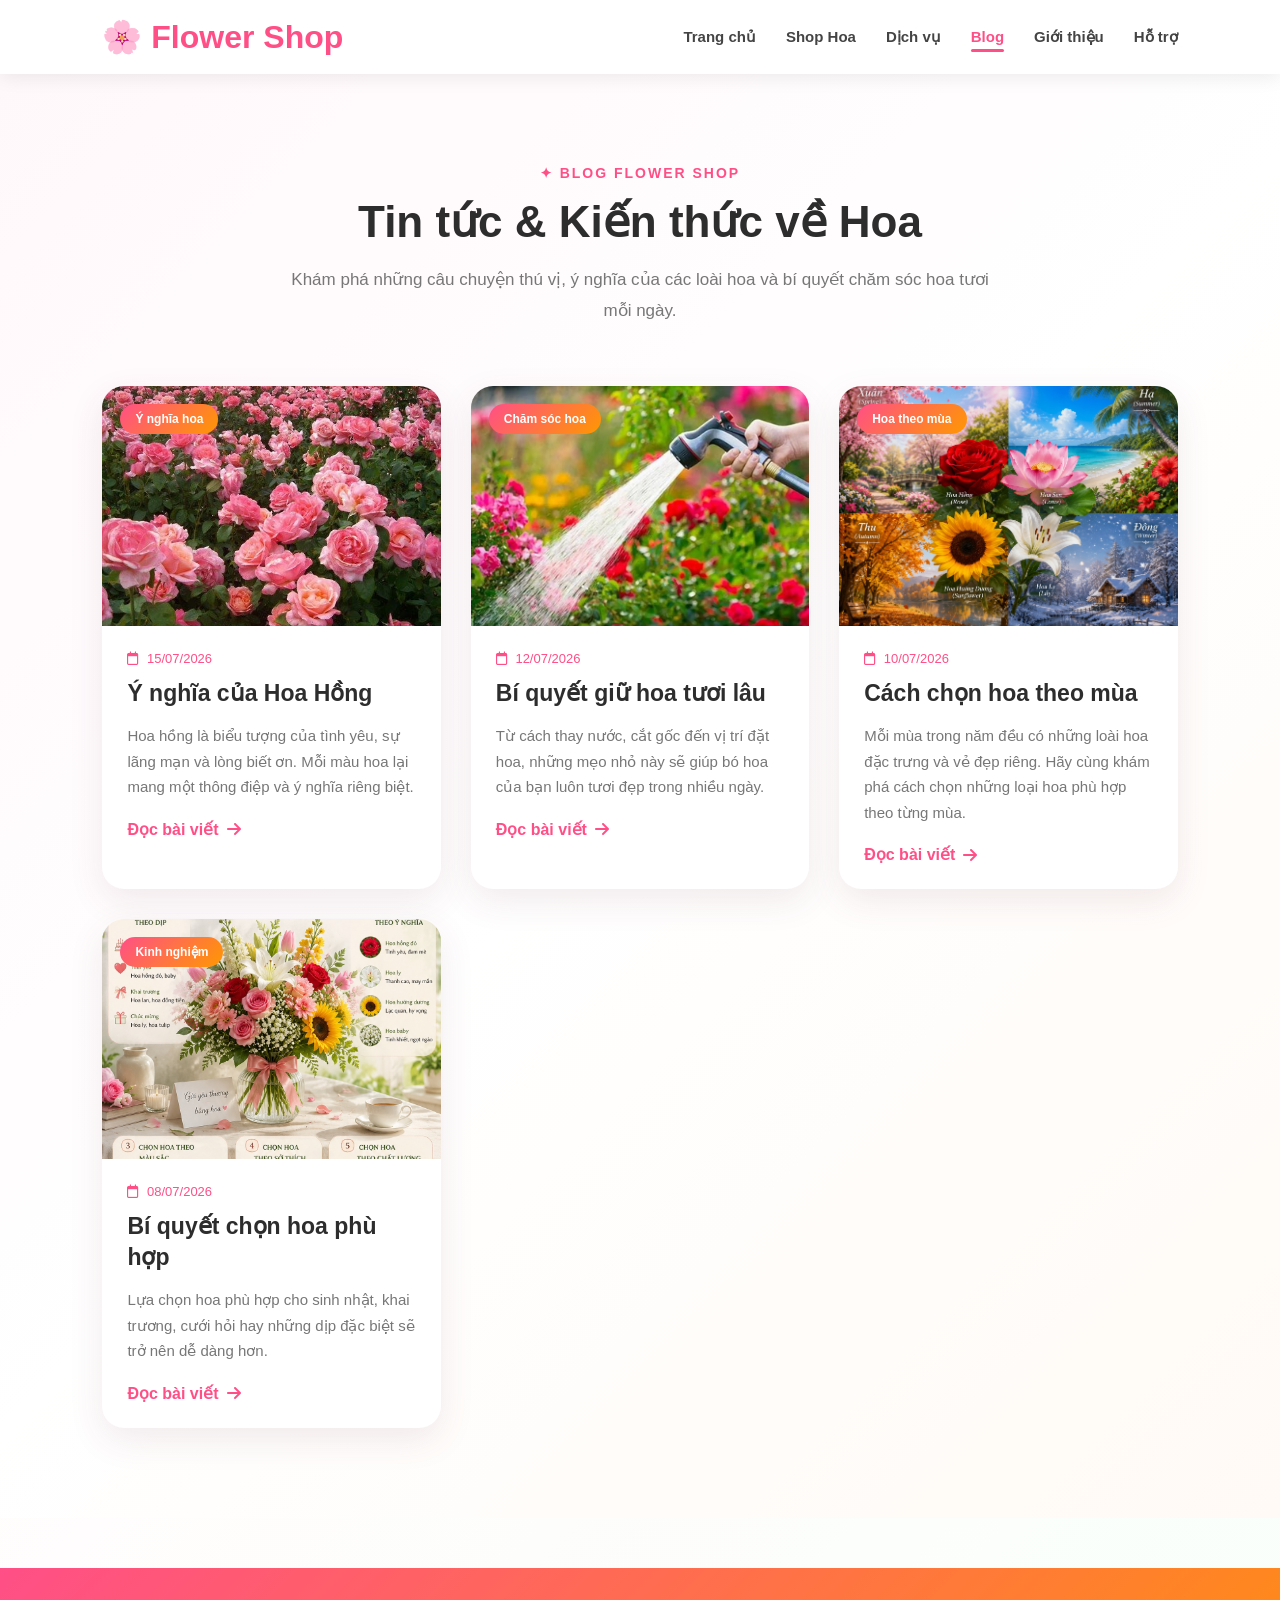
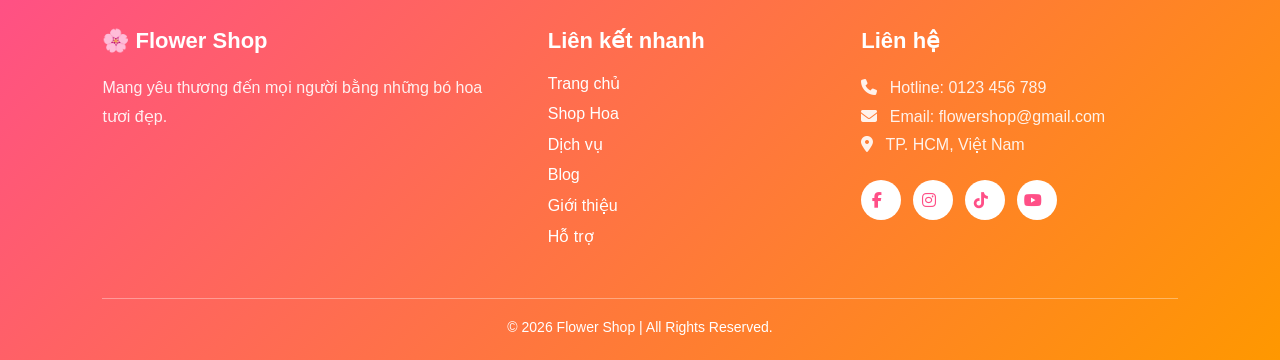
==== commit a1d37f65: "Update blog.html" ====
--- a/blog.html
+++ b/blog.html
@@ -36,68 +36,44 @@
         <ul>
 
             <li>
-
                 <a href="index.html">
-
                     Trang chủ
-
-                </a>
-
+                </a>
             </li>
 
 
             <li>
-
                 <a href="shop.html">
-
                     Shop Hoa
-
-                </a>
-
+                </a>
             </li>
 
 
             <li>
-
                 <a href="dichvu.html">
-
                     Dịch vụ
-
-                </a>
-
+                </a>
             </li>
 
 
             <li>
-
                 <a href="blog.html" class="active">
-
                     Blog
-
-                </a>
-
+                </a>
             </li>
 
 
             <li>
-
                 <a href="gioithieu.html">
-
                     Giới thiệu
-
-                </a>
-
+                </a>
             </li>
 
 
             <li>
-
                 <a href="hotro.html">
-
                     Hỗ trợ
-
-                </a>
-
+                </a>
             </li>
 
         </ul>
@@ -116,7 +92,6 @@
 
     <div class="blog-header">
 
-
         <span class="blog-label">
 
             ✦ BLOG FLOWER SHOP
@@ -141,41 +116,34 @@
 
         </p>
 
-
     </div>
 
 
-    <!-- DANH SÁCH BÀI VIẾT -->
+    <!-- ================= DANH SÁCH BÀI VIẾT ================= -->
 
     <div class="blog-container">
 
 
-        <!-- BÀI VIẾT 1 -->
+        <!-- ================= BÀI VIẾT 1 ================= -->
 
         <article class="blog-card">
 
-
             <div class="blog-image">
 
-
                 <img src="images/blog1.jpg"
-
                      alt="Ý nghĩa của hoa hồng">
 
-
                 <span class="blog-category">
 
                     Ý nghĩa hoa
 
                 </span>
 
-
             </div>
 
 
             <div class="blog-content">
 
-
                 <span class="blog-date">
 
                     <i class="fa-regular fa-calendar"></i>
@@ -213,39 +181,31 @@
 
                 </a>
 
-
-            </div>
-
+            </div>
 
         </article>
 
 
-        <!-- BÀI VIẾT 2 -->
+        <!-- ================= BÀI VIẾT 2 ================= -->
 
         <article class="blog-card">
 
-
             <div class="blog-image">
 
-
                 <img src="images/blog2.jpg"
-
                      alt="Bí quyết chăm sóc hoa">
 
-
                 <span class="blog-category">
 
                     Chăm sóc hoa
 
                 </span>
 
-
             </div>
 
 
             <div class="blog-content">
 
-
                 <span class="blog-date">
 
                     <i class="fa-regular fa-calendar"></i>
@@ -283,39 +243,31 @@
 
                 </a>
 
-
-            </div>
-
+            </div>
 
         </article>
 
 
-        <!-- BÀI VIẾT 3 -->
+        <!-- ================= BÀI VIẾT 3 ================= -->
 
         <article class="blog-card">
 
-
             <div class="blog-image">
 
-
                 <img src="images/blog3.jpg"
-
-                     alt="Xu hướng hoa năm 2026">
-
+                     alt="Cách chọn hoa theo mùa">
 
                 <span class="blog-category">
 
-                    Xu hướng hoa
-
-                </span>
-
+                    Hoa theo mùa
+
+                </span>
 
             </div>
 
 
             <div class="blog-content">
 
-
                 <span class="blog-date">
 
                     <i class="fa-regular fa-calendar"></i>
@@ -327,18 +279,18 @@
 
                 <h2>
 
-                    Xu hướng hoa năm 2026
+                    Cách chọn hoa theo mùa
 
                 </h2>
 
 
                 <p>
 
-                    Cùng khám phá những mẫu hoa,
-
-                    màu sắc và phong cách cắm hoa
-
-                    đang được yêu thích trong năm nay.
+                    Mỗi mùa trong năm đều có những loài hoa
+
+                    đặc trưng và vẻ đẹp riêng. Hãy cùng khám phá
+
+                    cách chọn những loại hoa phù hợp theo từng mùa.
 
                 </p>
 
@@ -351,39 +303,31 @@
 
                 </a>
 
-
-            </div>
-
+            </div>
 
         </article>
 
 
-        <!-- BÀI VIẾT 4 -->
+        <!-- ================= BÀI VIẾT 4 ================= -->
 
         <article class="blog-card">
 
-
             <div class="blog-image">
 
-
                 <img src="images/blog4.jpg"
-
                      alt="Bí quyết chọn hoa">
 
-
                 <span class="blog-category">
 
                     Kinh nghiệm
 
                 </span>
 
-
             </div>
 
 
             <div class="blog-content">
 
-
                 <span class="blog-date">
 
                     <i class="fa-regular fa-calendar"></i>
@@ -419,152 +363,13 @@
 
                 </a>
 
-
-            </div>
-
+            </div>
 
         </article>
 
 
-        <!-- BÀI VIẾT 5 -->
-
-        <article class="blog-card">
-
-
-            <div class="blog-image">
-
-
-                <img src="images/blog5.jpg"
-
-                     alt="Hoa tặng sinh nhật">
-
-
-                <span class="blog-category">
-
-                    Gợi ý quà tặng
-
-                </span>
-
-
-            </div>
-
-
-            <div class="blog-content">
-
-
-                <span class="blog-date">
-
-                    <i class="fa-regular fa-calendar"></i>
-
-                    05/07/2026
-
-                </span>
-
-
-                <h2>
-
-                    Chọn hoa sinh nhật như thế nào?
-
-                </h2>
-
-
-                <p>
-
-                    Mỗi loài hoa đều mang một ý nghĩa
-
-                    riêng. Hãy cùng tìm hiểu cách chọn
-
-                    bó hoa sinh nhật thật ý nghĩa.
-
-                </p>
-
-
-                <a href="#" class="blog-link">
-
-                    Đọc bài viết
-
-                    <i class="fa-solid fa-arrow-right"></i>
-
-                </a>
-
-
-            </div>
-
-
-        </article>
-
-
-        <!-- BÀI VIẾT 6 -->
-
-        <article class="blog-card">
-
-
-            <div class="blog-image">
-
-
-                <img src="images/blog6.jpg"
-
-                     alt="Nghệ thuật cắm hoa">
-
-
-                <span class="blog-category">
-
-                    Nghệ thuật hoa
-
-                </span>
-
-
-            </div>
-
-
-            <div class="blog-content">
-
-
-                <span class="blog-date">
-
-                    <i class="fa-regular fa-calendar"></i>
-
-                    02/07/2026
-
-                </span>
-
-
-                <h2>
-
-                    Nghệ thuật cắm hoa hiện đại
-
-                </h2>
-
-
-                <p>
-
-                    Khám phá những phong cách cắm hoa
-
-                    hiện đại, tinh tế và phù hợp với
-
-                    không gian sống ngày nay.
-
-                </p>
-
-
-                <a href="#" class="blog-link">
-
-                    Đọc bài viết
-
-                    <i class="fa-solid fa-arrow-right"></i>
-
-                </a>
-
-
-            </div>
-
-
-        </article>
-
-
     </div>
 
-
 </section>
 
 
@@ -580,7 +385,6 @@
 
         <div class="footer-box">
 
-
             <h3>
 
                 🌸 Flower Shop
@@ -596,7 +400,6 @@
 
             </p>
 
-
         </div>
 
 
@@ -604,7 +407,6 @@
 
         <div class="footer-box">
 
-
             <h3>
 
                 Liên kết nhanh
@@ -614,76 +416,49 @@
 
             <ul>
 
-
                 <li>
-
                     <a href="index.html">
-
                         Trang chủ
-
                     </a>
-
                 </li>
 
 
                 <li>
-
                     <a href="shop.html">
-
                         Shop Hoa
-
                     </a>
-
                 </li>
 
 
                 <li>
-
                     <a href="dichvu.html">
-
                         Dịch vụ
-
                     </a>
-
                 </li>
 
 
                 <li>
-
                     <a href="blog.html">
-
                         Blog
-
                     </a>
-
                 </li>
 
 
                 <li>
-
                     <a href="gioithieu.html">
-
                         Giới thiệu
-
                     </a>
-
                 </li>
 
 
                 <li>
-
                     <a href="hotro.html">
-
                         Hỗ trợ
-
                     </a>
-
                 </li>
 
-
             </ul>
 
-
         </div>
 
 
@@ -691,7 +466,6 @@
 
         <div class="footer-box">
 
-
             <h3>
 
                 Liên hệ
@@ -728,41 +502,29 @@
 
             <div class="social">
 
-
                 <a href="#">
-
                     <i class="fab fa-facebook-f"></i>
-
                 </a>
 
 
                 <a href="#">
-
                     <i class="fab fa-instagram"></i>
-
                 </a>
 
 
                 <a href="#">
-
                     <i class="fab fa-tiktok"></i>
-
                 </a>
 
 
                 <a href="#">
-
                     <i class="fab fa-youtube"></i>
-
-                </a>
-
-
-            </div>
-
+                </a>
+
+            </div>
 
         </div>
 
-
     </div>
 
 
--- a/style.css
+++ b/style.css
@@ -1545,3 +1545,532 @@
         padding: 45px 20px 20px;
     }
 }
+/* ========================================= */
+/* BLOG PAGE */
+/* ========================================= */
+
+.blog {
+    padding: 90px 8%;
+    background: linear-gradient(
+        135deg,
+        #fff8fb,
+        #ffffff,
+        #fffaf5
+    );
+}
+
+.blog-header {
+    max-width: 700px;
+    margin: 0 auto 60px;
+    text-align: center;
+}
+
+.blog-label {
+    display: inline-block;
+    margin-bottom: 15px;
+    color: var(--pink);
+    font-size: 14px;
+    font-weight: 700;
+    letter-spacing: 2px;
+}
+
+.blog-header h1 {
+    margin-bottom: 18px;
+    color: #2d2d2d;
+    font-size: 44px;
+    font-weight: 800;
+}
+
+.blog-header p {
+    color: #777;
+    font-size: 17px;
+    line-height: 1.8;
+}
+
+.blog-container {
+    max-width: 1200px;
+    margin: auto;
+
+    display: grid;
+
+    grid-template-columns:
+        repeat(3, 1fr);
+
+    gap: 30px;
+}
+
+.blog-card {
+    overflow: hidden;
+    background: white;
+    border-radius: 22px;
+
+    box-shadow:
+        0 12px 35px rgba(120, 60, 80, .10);
+
+    transition: .35s;
+}
+
+.blog-card:hover {
+    transform: translateY(-10px);
+
+    box-shadow:
+        0 20px 45px rgba(120, 60, 80, .18);
+}
+
+.blog-image {
+    position: relative;
+    height: 240px;
+    overflow: hidden;
+}
+
+.blog-image img {
+    width: 100%;
+    height: 100%;
+    object-fit: cover;
+    transition: .5s;
+}
+
+.blog-card:hover .blog-image img {
+    transform: scale(1.08);
+}
+
+.blog-category {
+    position: absolute;
+
+    top: 18px;
+    left: 18px;
+
+    padding: 8px 15px;
+
+    color: white;
+
+    background:
+        linear-gradient(
+            135deg,
+            var(--pink),
+            var(--orange)
+        );
+
+    border-radius: 20px;
+
+    font-size: 12px;
+    font-weight: 600;
+}
+
+.blog-content {
+    padding: 25px;
+}
+
+.blog-date {
+    display: block;
+
+    margin-bottom: 12px;
+
+    color: var(--pink);
+
+    font-size: 13px;
+}
+
+.blog-date i {
+    margin-right: 5px;
+}
+
+.blog-content h2 {
+    margin-bottom: 14px;
+
+    color: #2d2d2d;
+
+    font-size: 23px;
+
+    line-height: 1.35;
+}
+
+.blog-content p {
+    margin-bottom: 20px;
+
+    color: #777;
+
+    font-size: 15px;
+
+    line-height: 1.7;
+}
+
+.blog-link {
+    display: inline-flex;
+
+    align-items: center;
+
+    gap: 8px;
+
+    color: var(--pink);
+
+    font-weight: 700;
+
+    text-decoration: none;
+
+    transition: .3s;
+}
+
+.blog-link:hover {
+    gap: 14px;
+    color: var(--pink-dark);
+}
+
+
+/* ========================= */
+/* BLOG RESPONSIVE */
+/* ========================= */
+
+@media (max-width: 992px) {
+
+    .blog-container {
+        grid-template-columns: repeat(2, 1fr);
+    }
+
+}
+
+
+@media (max-width: 768px) {
+
+    .blog {
+        padding: 60px 20px;
+    }
+
+    .blog-header h1 {
+        font-size: 32px;
+    }
+
+    .blog-header p {
+        font-size: 15px;
+    }
+
+    .blog-container {
+        grid-template-columns: 1fr;
+    }
+
+    .blog-image {
+        height: 230px;
+    }
+
+}
+/* ========================================= */
+/* FIX HERO BANNER - KHÔNG BỊ THU NHỎ */
+/* ========================================= */
+
+.hero {
+    position: relative;
+
+    width: 100vw !important;
+    max-width: none !important;
+
+    min-height: 650px;
+
+    margin-left: calc(50% - 50vw) !important;
+    margin-right: calc(50% - 50vw) !important;
+
+    padding: 0 !important;
+
+    display: flex;
+    align-items: center;
+    justify-content: center;
+
+    background-image:
+        linear-gradient(
+            90deg,
+            rgba(40, 20, 20, 0.68),
+            rgba(40, 20, 20, 0.35),
+            rgba(40, 20, 20, 0.08)
+        ),
+        url("images/banner.jpg") !important;
+
+    background-size: cover !important;
+    background-position: center center !important;
+    background-repeat: no-repeat !important;
+
+    overflow: hidden;
+}
+
+
+/* Nội dung trong banner */
+
+.hero-content {
+    position: relative;
+    z-index: 2;
+
+    width: 100%;
+    max-width: 1200px;
+
+    margin: 0 auto;
+
+    padding: 80px 60px;
+
+    text-align: left;
+}
+
+
+/* ========================================= */
+/* BLOG PAGE */
+/* ========================================= */
+
+.blog {
+    width: 100%;
+
+    padding: 90px 8%;
+
+    background: linear-gradient(
+        135deg,
+        #fff8fb,
+        #ffffff,
+        #fffaf5
+    );
+}
+
+.blog-header {
+    max-width: 700px;
+
+    margin: 0 auto 60px;
+
+    text-align: center;
+}
+
+.blog-label {
+    display: inline-block;
+
+    margin-bottom: 15px;
+
+    color: var(--pink);
+
+    font-size: 14px;
+    font-weight: 700;
+
+    letter-spacing: 2px;
+}
+
+.blog-header h1 {
+    margin-bottom: 18px;
+
+    color: #2d2d2d;
+
+    font-size: 44px;
+    font-weight: 800;
+}
+
+.blog-header p {
+    color: #777;
+
+    font-size: 17px;
+
+    line-height: 1.8;
+}
+
+.blog-container {
+    width: 100%;
+    max-width: 1200px;
+
+    margin: auto;
+
+    display: grid;
+
+    grid-template-columns: repeat(3, 1fr);
+
+    gap: 30px;
+}
+
+.blog-card {
+    overflow: hidden;
+
+    background: white;
+
+    border-radius: 22px;
+
+    box-shadow:
+        0 12px 35px rgba(120, 60, 80, .10);
+
+    transition: .35s;
+}
+
+.blog-card:hover {
+    transform: translateY(-10px);
+
+    box-shadow:
+        0 20px 45px rgba(120, 60, 80, .18);
+}
+
+.blog-image {
+    position: relative;
+
+    height: 240px;
+
+    overflow: hidden;
+}
+
+.blog-image img {
+    width: 100%;
+    height: 100%;
+
+    object-fit: cover;
+
+    transition: .5s;
+}
+
+.blog-card:hover .blog-image img {
+    transform: scale(1.08);
+}
+
+.blog-category {
+    position: absolute;
+
+    top: 18px;
+    left: 18px;
+
+    padding: 8px 15px;
+
+    color: white;
+
+    background: linear-gradient(
+        135deg,
+        var(--pink),
+        var(--orange)
+    );
+
+    border-radius: 20px;
+
+    font-size: 12px;
+    font-weight: 600;
+}
+
+.blog-content {
+    padding: 25px;
+}
+
+.blog-date {
+    display: block;
+
+    margin-bottom: 12px;
+
+    color: var(--pink);
+
+    font-size: 13px;
+}
+
+.blog-date i {
+    margin-right: 5px;
+}
+
+.blog-content h2 {
+    margin-bottom: 14px;
+
+    color: #2d2d2d;
+
+    font-size: 23px;
+
+    line-height: 1.35;
+}
+
+.blog-content p {
+    margin-bottom: 20px;
+
+    color: #777;
+
+    font-size: 15px;
+
+    line-height: 1.7;
+}
+
+.blog-link {
+    display: inline-flex;
+
+    align-items: center;
+
+    gap: 8px;
+
+    color: var(--pink);
+
+    font-weight: 700;
+
+    text-decoration: none;
+
+    transition: .3s;
+}
+
+.blog-link:hover {
+    gap: 14px;
+
+    color: var(--pink-dark);
+}
+
+
+/* ========================================= */
+/* TABLET */
+/* ========================================= */
+
+@media (max-width: 992px) {
+
+    .blog-container {
+        grid-template-columns: repeat(2, 1fr);
+    }
+
+    .hero-content {
+        padding: 70px 40px;
+    }
+}
+
+
+/* ========================================= */
+/* MOBILE */
+/* ========================================= */
+
+@media (max-width: 768px) {
+
+    .hero {
+        min-height: 700px;
+
+        background-position: center center !important;
+    }
+
+    .hero-content {
+        padding: 60px 24px 40px;
+
+        text-align: center;
+    }
+
+    .blog {
+        padding: 60px 20px;
+    }
+
+    .blog-header h1 {
+        font-size: 32px;
+    }
+
+    .blog-header p {
+        font-size: 15px;
+    }
+
+    .blog-container {
+        grid-template-columns: 1fr;
+    }
+
+    .blog-image {
+        height: 230px;
+    }
+}
+
+
+/* ========================================= */
+/* ĐIỆN THOẠI NHỎ */
+/* ========================================= */
+
+@media (max-width: 480px) {
+
+    .hero {
+        min-height: 680px;
+    }
+
+    .hero-content h1 {
+        font-size: 34px;
+    }
+
+    .blog-header h1 {
+        font-size: 28px;
+    }
+}
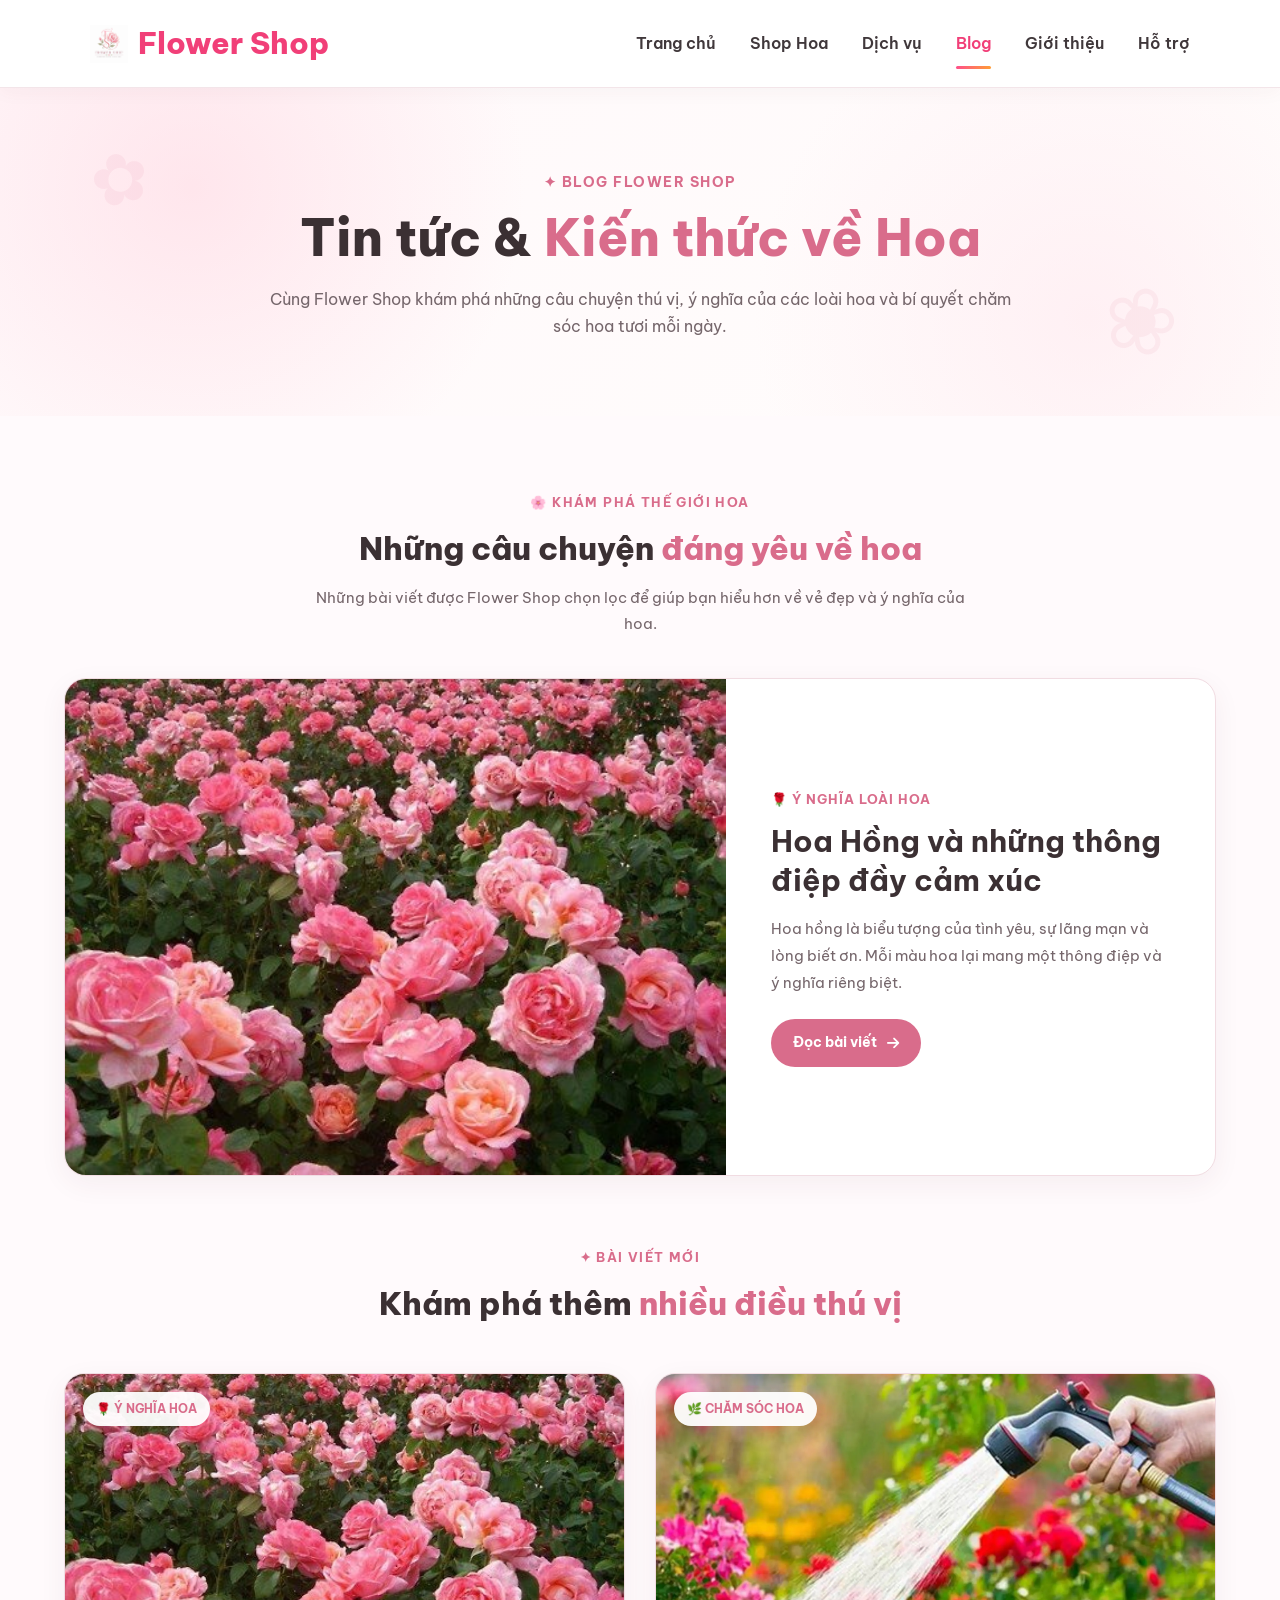
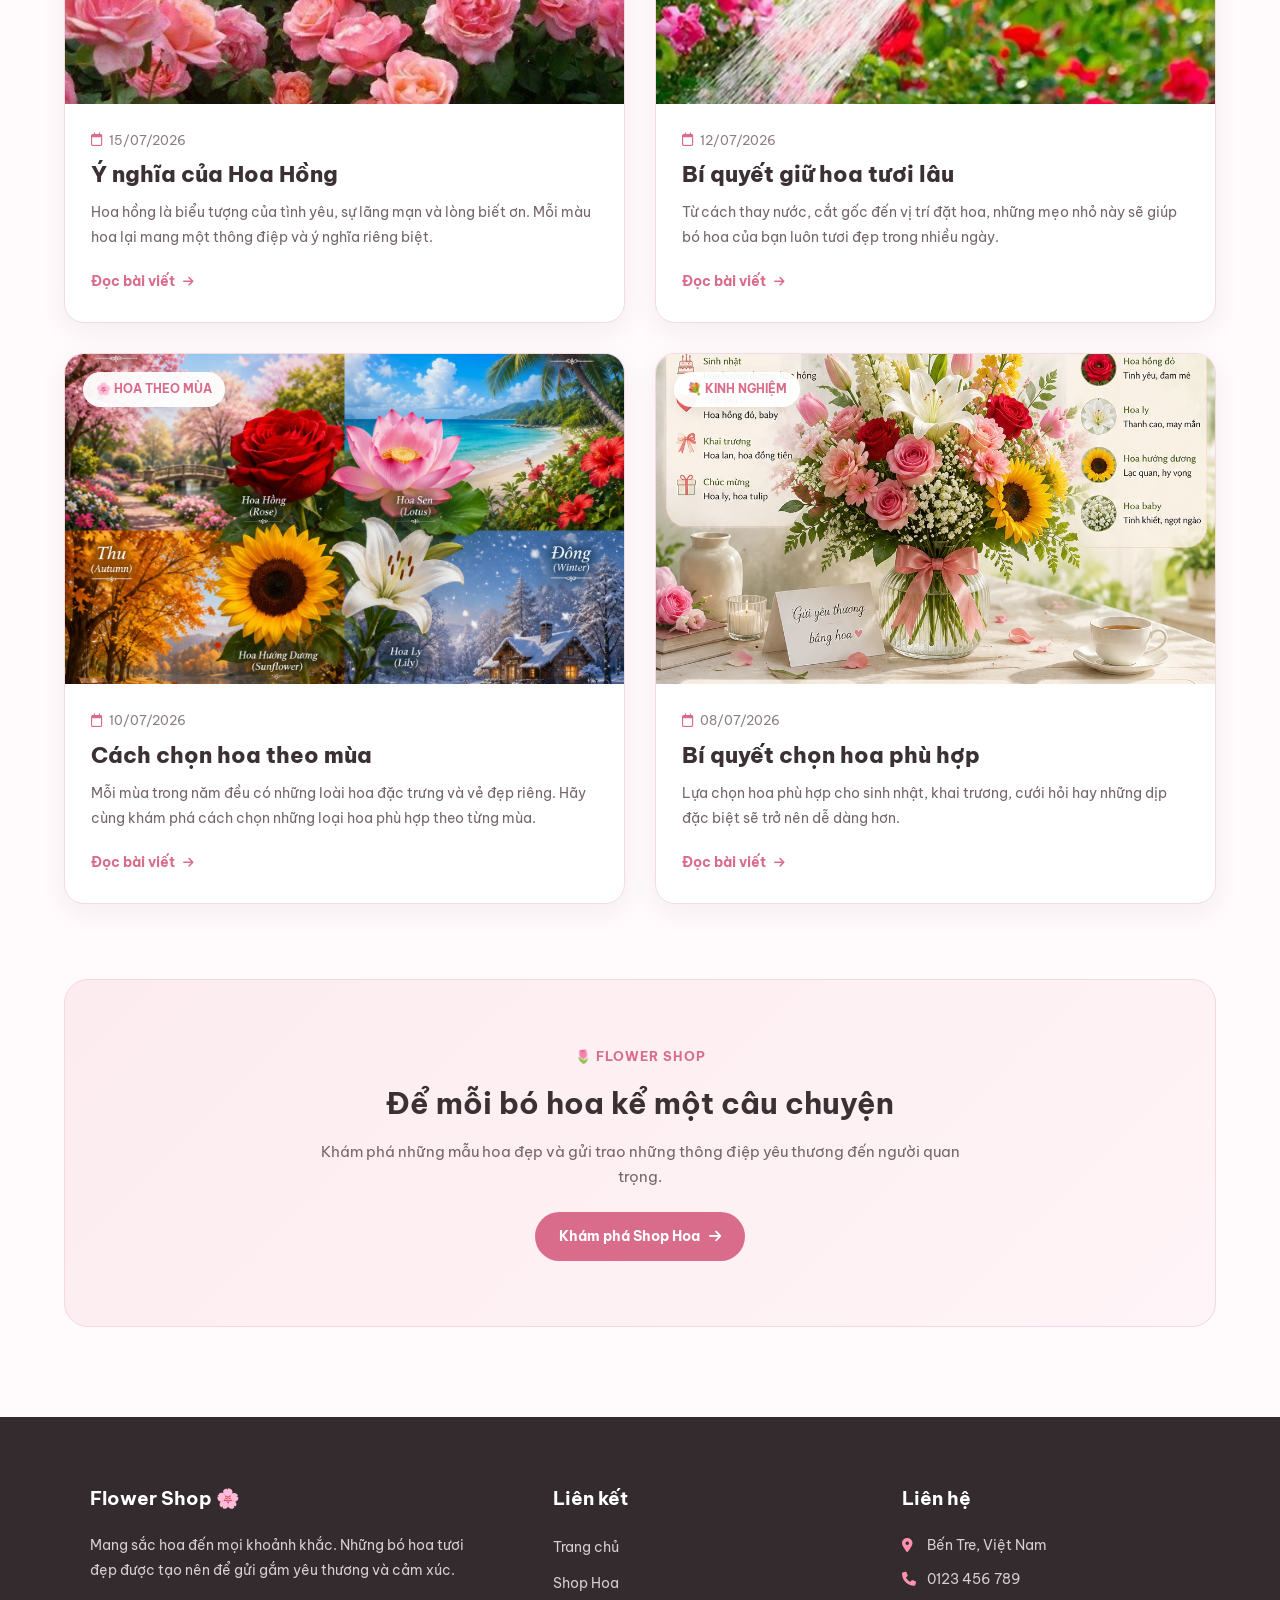
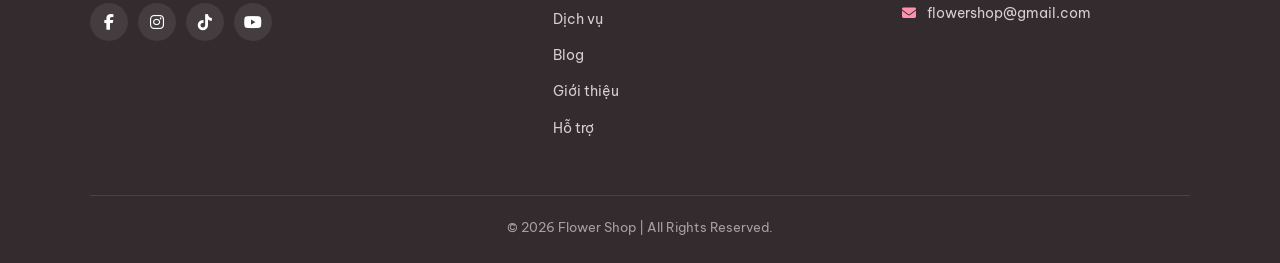
==== commit 642eecb4: "Update blog.html" ====
--- a/blog.html
+++ b/blog.html
@@ -4,15 +4,1320 @@
 <head>
 
     <meta charset="UTF-8">
-
     <meta name="viewport" content="width=device-width, initial-scale=1.0">
 
-    <title>Blog Hoa - Flower Shop</title>
-
-    <link rel="stylesheet" href="style.css">
-
-    <link rel="stylesheet"
-        href="https://cdnjs.cloudflare.com/ajax/libs/font-awesome/6.7.2/css/all.min.css">
+    <meta
+        name="description"
+        content="Blog Flower Shop - Ý nghĩa hoa, cách chăm sóc hoa và những kiến thức thú vị về hoa."
+    >
+
+    <title>Blog | Flower Shop</title>
+
+
+    <!-- =====================================================
+         GOOGLE FONT - HỖ TRỢ TIẾNG VIỆT
+    ====================================================== -->
+
+    <link rel="preconnect" href="https://fonts.googleapis.com">
+
+    <link
+        rel="preconnect"
+        href="https://fonts.gstatic.com"
+        crossorigin
+    >
+
+    <link
+        href="https://fonts.googleapis.com/css2?family=Be+Vietnam+Pro:wght@300;400;500;600;700;800&display=swap"
+        rel="stylesheet"
+    >
+
+
+    <!-- =====================================================
+         FONT AWESOME
+    ====================================================== -->
+
+    <link
+        rel="stylesheet"
+        href="https://cdnjs.cloudflare.com/ajax/libs/font-awesome/6.7.2/css/all.min.css"
+    >
+
+
+    <!-- =====================================================
+         CSS BLOG
+    ====================================================== -->
+
+    <style>
+
+        /* =====================================================
+           RESET
+        ====================================================== */
+
+        * {
+            margin: 0;
+            padding: 0;
+            box-sizing: border-box;
+        }
+
+
+        html {
+            scroll-behavior: smooth;
+        }
+
+
+        body {
+            font-family: "Be Vietnam Pro", sans-serif;
+            color: #3b3033;
+            background: #fffafc;
+            line-height: 1.7;
+            overflow-x: hidden;
+        }
+
+
+        img {
+            display: block;
+            max-width: 100%;
+        }
+
+
+        a {
+            text-decoration: none;
+            color: inherit;
+        }
+
+
+        button,
+        input,
+        textarea,
+        select {
+            font-family: inherit;
+        }
+
+
+        /* =====================================================
+           MÀU CHỦ ĐẠO
+        ====================================================== */
+
+        :root {
+
+            --flower-pink: #d96c8b;
+            --flower-pink-dark: #b94f70;
+            --flower-pink-light: #fcecef;
+
+            --flower-cream: #fffaf7;
+
+            --flower-text: #3b3033;
+            --flower-text-light: #75666b;
+
+            --flower-border: #f1dce2;
+
+        }
+
+
+        /* =====================================================
+           HEADER
+        ====================================================== */
+
+        header {
+
+            width: 100%;
+            height: 88px;
+
+            display: flex;
+            align-items: center;
+            justify-content: space-between;
+
+            padding: 0 7%;
+
+            background: rgba(255, 255, 255, 0.97);
+
+            border-bottom: 1px solid #f3e5e9;
+
+            position: sticky;
+            top: 0;
+
+            z-index: 1000;
+
+            box-shadow: 0 4px 18px rgba(90, 50, 60, 0.04);
+
+        }
+
+
+        /* LOGO */
+
+        .logo {
+
+            display: flex;
+            align-items: center;
+
+            gap: 10px;
+
+            color: #f13f78;
+
+            font-size: 30px;
+            font-weight: 800;
+
+            white-space: nowrap;
+
+            transition: 0.3s ease;
+
+        }
+
+
+        .logo:hover {
+            transform: translateY(-1px);
+        }
+
+
+        .logo img {
+
+            width: 38px;
+            height: 38px;
+
+            object-fit: contain;
+
+        }
+
+
+        /* NAVIGATION */
+
+        nav ul {
+
+            list-style: none;
+
+            display: flex;
+            align-items: center;
+
+            gap: 34px;
+
+        }
+
+
+        nav ul li a {
+
+            position: relative;
+
+            font-size: 16px;
+            font-weight: 600;
+
+            color: #40383b;
+
+            padding: 32px 0;
+
+            transition: color 0.25s ease;
+
+        }
+
+
+        nav ul li a:hover {
+            color: var(--flower-pink);
+        }
+
+
+        nav ul li a.active {
+
+            color: #f13f78;
+
+        }
+
+
+        nav ul li a.active::after {
+
+            content: "";
+
+            position: absolute;
+
+            left: 0;
+            right: 0;
+
+            bottom: 16px;
+
+            height: 3px;
+
+            border-radius: 10px;
+
+            background: linear-gradient(
+                90deg,
+                #ff4f8b,
+                #ff9d36
+            );
+
+        }
+
+
+        /* =====================================================
+           BLOG HERO
+        ====================================================== */
+
+        .blog-hero {
+
+            position: relative;
+
+            padding: 80px 20px 75px;
+
+            text-align: center;
+
+            background:
+                radial-gradient(
+                    circle at 15% 30%,
+                    rgba(255, 194, 210, 0.35),
+                    transparent 30%
+                ),
+                radial-gradient(
+                    circle at 85% 70%,
+                    rgba(255, 222, 232, 0.4),
+                    transparent 30%
+                ),
+                linear-gradient(
+                    135deg,
+                    #fff8fa,
+                    #fffdfc
+                );
+
+            overflow: hidden;
+
+        }
+
+
+        .blog-hero::before {
+
+            content: "✿";
+
+            position: absolute;
+
+            left: 7%;
+            top: 30px;
+
+            font-size: 70px;
+
+            color: rgba(217, 108, 139, 0.08);
+
+            transform: rotate(-15deg);
+
+        }
+
+
+        .blog-hero::after {
+
+            content: "❀";
+
+            position: absolute;
+
+            right: 8%;
+            bottom: 20px;
+
+            font-size: 90px;
+
+            color: rgba(217, 108, 139, 0.08);
+
+            transform: rotate(15deg);
+
+        }
+
+
+        .blog-label {
+
+            display: inline-block;
+
+            color: var(--flower-pink);
+
+            font-size: 14px;
+
+            font-weight: 700;
+
+            letter-spacing: 1.5px;
+
+            margin-bottom: 12px;
+
+        }
+
+
+        .blog-hero h1 {
+
+            font-size: clamp(32px, 4vw, 52px);
+
+            line-height: 1.2;
+
+            color: var(--flower-text);
+
+            font-weight: 800;
+
+            margin-bottom: 18px;
+
+        }
+
+
+        .blog-hero h1 span {
+            color: var(--flower-pink);
+        }
+
+
+        .blog-hero p {
+
+            max-width: 750px;
+
+            margin: 0 auto;
+
+            color: var(--flower-text-light);
+
+            font-size: 16px;
+
+        }
+
+
+        /* =====================================================
+           BLOG CONTAINER
+        ====================================================== */
+
+        .blog-container {
+
+            width: min(1180px, 90%);
+
+            margin: 0 auto;
+
+            padding: 75px 0 90px;
+
+        }
+
+
+        /* =====================================================
+           SECTION TITLE
+        ====================================================== */
+
+        .section-heading {
+
+            text-align: center;
+
+            margin-bottom: 42px;
+
+        }
+
+
+        .section-heading .label {
+
+            color: var(--flower-pink);
+
+            font-size: 13px;
+
+            font-weight: 700;
+
+            letter-spacing: 1.4px;
+
+            display: block;
+
+            margin-bottom: 8px;
+
+        }
+
+
+        .section-heading h2 {
+
+            font-size: 32px;
+
+            color: var(--flower-text);
+
+            font-weight: 800;
+
+            margin-bottom: 10px;
+
+        }
+
+
+        .section-heading h2 span {
+            color: var(--flower-pink);
+        }
+
+
+        .section-heading p {
+
+            max-width: 650px;
+
+            margin: auto;
+
+            color: var(--flower-text-light);
+
+            font-size: 15px;
+
+        }
+
+
+        /* =====================================================
+           BLOG GRID
+        ====================================================== */
+
+        .blog-grid {
+
+            display: grid;
+
+            grid-template-columns: repeat(2, 1fr);
+
+            gap: 30px;
+
+        }
+
+
+        /* =====================================================
+           BLOG CARD
+        ====================================================== */
+
+        .blog-card {
+
+            background: #ffffff;
+
+            border: 1px solid var(--flower-border);
+
+            border-radius: 20px;
+
+            overflow: hidden;
+
+            box-shadow:
+                0 8px 28px rgba(80, 40, 50, 0.06);
+
+            transition:
+                transform 0.3s ease,
+                box-shadow 0.3s ease;
+
+        }
+
+
+        .blog-card:hover {
+
+            transform: translateY(-8px);
+
+            box-shadow:
+                0 18px 40px rgba(170, 70, 100, 0.14);
+
+        }
+
+
+        /* =====================================================
+           BLOG IMAGE
+        ====================================================== */
+
+        .blog-image {
+
+            position: relative;
+
+            width: 100%;
+
+            height: 330px;
+
+            overflow: hidden;
+
+            background: #f9edf0;
+
+        }
+
+
+        .blog-image img {
+
+            width: 100%;
+            height: 100%;
+
+            object-fit: cover;
+
+            transition: transform 0.5s ease;
+
+        }
+
+
+        .blog-card:hover .blog-image img {
+
+            transform: scale(1.05);
+
+        }
+
+
+        /* =====================================================
+           CATEGORY
+        ====================================================== */
+
+        .blog-category {
+
+            position: absolute;
+
+            left: 18px;
+            top: 18px;
+
+            display: inline-flex;
+
+            align-items: center;
+
+            gap: 6px;
+
+            padding: 7px 13px;
+
+            background: rgba(255, 255, 255, 0.94);
+
+            color: var(--flower-pink);
+
+            border-radius: 30px;
+
+            font-size: 12px;
+
+            font-weight: 700;
+
+            box-shadow: 0 5px 15px rgba(0, 0, 0, 0.08);
+
+        }
+
+
+        /* =====================================================
+           BLOG CONTENT
+        ====================================================== */
+
+        .blog-content {
+
+            padding: 25px 26px 28px;
+
+        }
+
+
+        .blog-date {
+
+            display: flex;
+
+            align-items: center;
+
+            gap: 7px;
+
+            color: #8b7c81;
+
+            font-size: 13px;
+
+            margin-bottom: 9px;
+
+        }
+
+
+        .blog-date i {
+            color: var(--flower-pink);
+        }
+
+
+        .blog-content h3 {
+
+            color: var(--flower-text);
+
+            font-size: 22px;
+
+            line-height: 1.35;
+
+            font-weight: 750;
+
+            margin-bottom: 11px;
+
+        }
+
+
+        .blog-content p {
+
+            color: var(--flower-text-light);
+
+            font-size: 14px;
+
+            line-height: 1.75;
+
+            margin-bottom: 18px;
+
+        }
+
+
+        .read-more {
+
+            display: inline-flex;
+
+            align-items: center;
+
+            gap: 8px;
+
+            color: var(--flower-pink);
+
+            font-size: 14px;
+
+            font-weight: 700;
+
+            transition: gap 0.25s ease,
+                        color 0.25s ease;
+
+        }
+
+
+        .read-more i {
+
+            font-size: 12px;
+
+        }
+
+
+        .read-more:hover {
+
+            color: var(--flower-pink-dark);
+
+            gap: 13px;
+
+        }
+
+
+        /* =====================================================
+           FEATURED ARTICLE
+        ====================================================== */
+
+        .featured-blog {
+
+            display: grid;
+
+            grid-template-columns: 1.15fr 0.85fr;
+
+            margin-bottom: 70px;
+
+            background: #ffffff;
+
+            border: 1px solid var(--flower-border);
+
+            border-radius: 22px;
+
+            overflow: hidden;
+
+            box-shadow:
+                0 8px 28px rgba(80, 40, 50, 0.06);
+
+        }
+
+
+        .featured-image {
+
+            min-height: 420px;
+
+            overflow: hidden;
+
+        }
+
+
+        .featured-image img {
+
+            width: 100%;
+            height: 100%;
+
+            object-fit: cover;
+
+            transition: transform 0.5s ease;
+
+        }
+
+
+        .featured-blog:hover .featured-image img {
+            transform: scale(1.04);
+        }
+
+
+        .featured-content {
+
+            display: flex;
+
+            flex-direction: column;
+
+            justify-content: center;
+
+            padding: 45px;
+
+        }
+
+
+        .featured-content .small-label {
+
+            color: var(--flower-pink);
+
+            font-size: 13px;
+
+            font-weight: 700;
+
+            letter-spacing: 1px;
+
+            margin-bottom: 12px;
+
+        }
+
+
+        .featured-content h2 {
+
+            color: var(--flower-text);
+
+            font-size: 30px;
+
+            line-height: 1.3;
+
+            margin-bottom: 15px;
+
+        }
+
+
+        .featured-content p {
+
+            color: var(--flower-text-light);
+
+            font-size: 15px;
+
+            line-height: 1.8;
+
+            margin-bottom: 23px;
+
+        }
+
+
+        .featured-button {
+
+            display: inline-flex;
+
+            align-items: center;
+
+            justify-content: center;
+
+            gap: 10px;
+
+            width: fit-content;
+
+            padding: 12px 22px;
+
+            border-radius: 30px;
+
+            background: var(--flower-pink);
+
+            color: white;
+
+            font-size: 14px;
+
+            font-weight: 700;
+
+            transition: all 0.25s ease;
+
+        }
+
+
+        .featured-button:hover {
+
+            background: var(--flower-pink-dark);
+
+            transform: translateY(-2px);
+
+            box-shadow:
+                0 8px 20px rgba(185, 79, 112, 0.25);
+
+        }
+
+
+        /* =====================================================
+           CTA
+        ====================================================== */
+
+        .blog-cta {
+
+            margin-top: 75px;
+
+            padding: 65px 30px;
+
+            text-align: center;
+
+            border-radius: 24px;
+
+            background:
+                linear-gradient(
+                    135deg,
+                    #fcecef,
+                    #fff4f7
+                );
+
+            border: 1px solid #f3d9e1;
+
+        }
+
+
+        .blog-cta span {
+
+            display: block;
+
+            color: var(--flower-pink);
+
+            font-size: 13px;
+
+            font-weight: 700;
+
+            letter-spacing: 1px;
+
+            margin-bottom: 10px;
+
+        }
+
+
+        .blog-cta h2 {
+
+            color: var(--flower-text);
+
+            font-size: 30px;
+
+            margin-bottom: 10px;
+
+        }
+
+
+        .blog-cta p {
+
+            color: var(--flower-text-light);
+
+            max-width: 650px;
+
+            margin: 0 auto 22px;
+
+            font-size: 15px;
+
+        }
+
+
+        .cta-button {
+
+            display: inline-flex;
+
+            align-items: center;
+
+            gap: 9px;
+
+            padding: 13px 24px;
+
+            border-radius: 30px;
+
+            background: var(--flower-pink);
+
+            color: white;
+
+            font-size: 14px;
+
+            font-weight: 700;
+
+            transition: 0.25s ease;
+
+        }
+
+
+        .cta-button:hover {
+
+            background: var(--flower-pink-dark);
+
+            transform: translateY(-2px);
+
+        }
+
+
+        /* =====================================================
+           FOOTER
+        ====================================================== */
+
+        footer {
+
+            background: #342b2e;
+
+            color: #ffffff;
+
+            padding: 65px 7% 25px;
+
+        }
+
+
+        .footer-content {
+
+            max-width: 1180px;
+
+            margin: 0 auto;
+
+            display: grid;
+
+            grid-template-columns: 1.4fr 1fr 1fr;
+
+            gap: 60px;
+
+        }
+
+
+        .footer-box h3 {
+
+            font-size: 19px;
+
+            margin-bottom: 18px;
+
+        }
+
+
+        .footer-box p {
+
+            color: #d8cdd0;
+
+            font-size: 14px;
+
+            line-height: 1.8;
+
+        }
+
+
+        .footer-box ul {
+
+            list-style: none;
+
+        }
+
+
+        .footer-box ul li {
+
+            margin-bottom: 9px;
+
+        }
+
+
+        .footer-box ul li a {
+
+            color: #d8cdd0;
+
+            font-size: 14px;
+
+            transition: 0.25s ease;
+
+        }
+
+
+        .footer-box ul li a:hover {
+            color: #ff91ae;
+        }
+
+
+        .footer-box p + p {
+            margin-top: 9px;
+        }
+
+
+        .footer-box p i {
+
+            width: 22px;
+
+            color: #ff91ae;
+
+        }
+
+
+        /* SOCIAL */
+
+        .social {
+
+            display: flex;
+
+            gap: 10px;
+
+            margin-top: 20px;
+
+        }
+
+
+        .social a {
+
+            width: 38px;
+            height: 38px;
+
+            display: flex;
+
+            align-items: center;
+            justify-content: center;
+
+            border-radius: 50%;
+
+            background: rgba(255,255,255,0.08);
+
+            color: white;
+
+            transition: 0.25s ease;
+
+        }
+
+
+        .social a:hover {
+
+            background: var(--flower-pink);
+
+            transform: translateY(-3px);
+
+        }
+
+
+        footer hr {
+
+            max-width: 1180px;
+
+            margin: 45px auto 20px;
+
+            border: 0;
+
+            border-top: 1px solid rgba(255,255,255,0.1);
+
+        }
+
+
+        .copyright {
+
+            text-align: center;
+
+            color: #a99da1;
+
+            font-size: 13px;
+
+        }
+
+
+        /* =====================================================
+           RESPONSIVE TABLET
+        ====================================================== */
+
+        @media (max-width: 900px) {
+
+            header {
+
+                padding: 0 4%;
+
+            }
+
+
+            nav ul {
+
+                gap: 18px;
+
+            }
+
+
+            nav ul li a {
+
+                font-size: 14px;
+
+            }
+
+
+            .logo {
+
+                font-size: 24px;
+
+            }
+
+
+            .blog-grid {
+
+                grid-template-columns: 1fr;
+
+            }
+
+
+            .featured-blog {
+
+                grid-template-columns: 1fr;
+
+            }
+
+
+            .featured-image {
+
+                min-height: 330px;
+
+            }
+
+
+            .footer-content {
+
+                grid-template-columns: 1fr 1fr;
+
+                gap: 35px;
+
+            }
+
+        }
+
+
+        /* =====================================================
+           RESPONSIVE MOBILE
+        ====================================================== */
+
+        @media (max-width: 650px) {
+
+            header {
+
+                height: auto;
+
+                min-height: 75px;
+
+                padding: 14px 5%;
+
+                flex-direction: column;
+
+                gap: 12px;
+
+            }
+
+
+            .logo {
+
+                font-size: 24px;
+
+            }
+
+
+            .logo img {
+
+                width: 34px;
+                height: 34px;
+
+            }
+
+
+            nav {
+
+                width: 100%;
+
+                overflow-x: auto;
+
+                padding-bottom: 3px;
+
+            }
+
+
+            nav ul {
+
+                width: max-content;
+
+                gap: 22px;
+
+                margin: auto;
+
+            }
+
+
+            nav ul li a {
+
+                padding: 5px 0;
+
+                font-size: 13px;
+
+            }
+
+
+            nav ul li a.active::after {
+
+                bottom: -4px;
+
+            }
+
+
+            .blog-hero {
+
+                padding: 55px 20px;
+
+            }
+
+
+            .blog-hero h1 {
+
+                font-size: 32px;
+
+            }
+
+
+            .blog-hero p {
+
+                font-size: 14px;
+
+            }
+
+
+            .blog-container {
+
+                width: 90%;
+
+                padding: 55px 0 65px;
+
+            }
+
+
+            .section-heading h2 {
+
+                font-size: 27px;
+
+            }
+
+
+            .blog-grid {
+
+                gap: 22px;
+
+            }
+
+
+            .blog-image {
+
+                height: 250px;
+
+            }
+
+
+            .blog-content {
+
+                padding: 21px;
+
+            }
+
+
+            .blog-content h3 {
+
+                font-size: 20px;
+
+            }
+
+
+            .featured-content {
+
+                padding: 28px 22px;
+
+            }
+
+
+            .featured-content h2 {
+
+                font-size: 25px;
+
+            }
+
+
+            .featured-image {
+
+                min-height: 250px;
+
+            }
+
+
+            .blog-cta {
+
+                padding: 45px 20px;
+
+            }
+
+
+            .blog-cta h2 {
+
+                font-size: 25px;
+
+            }
+
+
+            .footer-content {
+
+                grid-template-columns: 1fr;
+
+                gap: 30px;
+
+            }
+
+        }
+
+    </style>
 
 </head>
 
@@ -20,13 +1325,20 @@
 <body>
 
 
-<!-- ================= HEADER ================= -->
+<!-- =====================================================
+     HEADER
+====================================================== -->
 
 <header>
 
     <a href="index.html" class="logo">
 
-        🌸 Flower Shop
+        <img
+            src="images/logo.png"
+            alt="Flower Shop Logo"
+        >
+
+        <span>Flower Shop</span>
 
     </a>
 
@@ -41,35 +1353,30 @@
                 </a>
             </li>
 
-
             <li>
                 <a href="shop.html">
                     Shop Hoa
                 </a>
             </li>
 
-
             <li>
                 <a href="dichvu.html">
                     Dịch vụ
                 </a>
             </li>
 
-
             <li>
                 <a href="blog.html" class="active">
                     Blog
                 </a>
             </li>
 
-
             <li>
                 <a href="gioithieu.html">
                     Giới thiệu
                 </a>
             </li>
 
-
             <li>
                 <a href="hotro.html">
                     Hỗ trợ
@@ -83,60 +1390,151 @@
 </header>
 
 
-<!-- ================= BLOG ================= -->
-
-<section class="blog">
-
-
-    <!-- TIÊU ĐỀ BLOG -->
-
-    <div class="blog-header">
-
-        <span class="blog-label">
-
-            ✦ BLOG FLOWER SHOP
-
+
+<!-- =====================================================
+     BLOG HERO
+====================================================== -->
+
+<section class="blog-hero">
+
+    <span class="blog-label">
+        ✦ BLOG FLOWER SHOP
+    </span>
+
+
+    <h1>
+        Tin tức &
+        <span>Kiến thức về Hoa</span>
+    </h1>
+
+
+    <p>
+        Cùng Flower Shop khám phá những câu chuyện thú vị,
+        ý nghĩa của các loài hoa và bí quyết chăm sóc hoa tươi mỗi ngày.
+    </p>
+
+</section>
+
+
+
+<!-- =====================================================
+     BLOG CONTENT
+====================================================== -->
+
+<main class="blog-container">
+
+
+    <!-- =================================================
+         BÀI NỔI BẬT
+    ================================================== -->
+
+    <div class="section-heading">
+
+        <span class="label">
+            🌸 KHÁM PHÁ THẾ GIỚI HOA
         </span>
 
-
-        <h1>
-
-            Tin tức & Kiến thức về Hoa
-
-        </h1>
-
+        <h2>
+            Những câu chuyện
+            <span>đáng yêu về hoa</span>
+        </h2>
 
         <p>
-
-            Khám phá những câu chuyện thú vị,
-
-            ý nghĩa của các loài hoa và bí quyết
-
-            chăm sóc hoa tươi mỗi ngày.
-
+            Những bài viết được Flower Shop chọn lọc
+            để giúp bạn hiểu hơn về vẻ đẹp và ý nghĩa của hoa.
         </p>
 
     </div>
 
 
-    <!-- ================= DANH SÁCH BÀI VIẾT ================= -->
-
-    <div class="blog-container">
-
-
-        <!-- ================= BÀI VIẾT 1 ================= -->
+    <article class="featured-blog">
+
+        <div class="featured-image">
+
+            <img
+                src="images/blog1.jpg"
+                alt="Ý nghĩa của hoa hồng"
+            >
+
+        </div>
+
+
+        <div class="featured-content">
+
+            <span class="small-label">
+                🌹 Ý NGHĨA LOÀI HOA
+            </span>
+
+
+            <h2>
+                Hoa Hồng và những thông điệp đầy cảm xúc
+            </h2>
+
+
+            <p>
+                Hoa hồng là biểu tượng của tình yêu,
+                sự lãng mạn và lòng biết ơn.
+                Mỗi màu hoa lại mang một thông điệp
+                và ý nghĩa riêng biệt.
+            </p>
+
+
+            <a
+                href="#blog-list"
+                class="featured-button"
+            >
+                Đọc bài viết
+                <i class="fa-solid fa-arrow-right"></i>
+            </a>
+
+        </div>
+
+    </article>
+
+
+
+    <!-- =================================================
+         DANH SÁCH BÀI VIẾT
+    ================================================== -->
+
+    <div
+        class="section-heading"
+        id="blog-list"
+    >
+
+        <span class="label">
+            ✦ BÀI VIẾT MỚI
+        </span>
+
+
+        <h2>
+            Khám phá thêm
+            <span>nhiều điều thú vị</span>
+        </h2>
+
+    </div>
+
+
+    <div class="blog-grid">
+
+
+        <!-- =================================================
+             BLOG 1
+        ================================================== -->
 
         <article class="blog-card">
 
             <div class="blog-image">
 
-                <img src="images/blog1.jpg"
-                     alt="Ý nghĩa của hoa hồng">
+                <img
+                    src="images/blog1.jpg"
+                    alt="Ý nghĩa của Hoa Hồng"
+                    loading="lazy"
+                >
+
 
                 <span class="blog-category">
-
-                    Ý nghĩa hoa
-
+                    🌹 Ý NGHĨA HOA
                 </span>
 
             </div>
@@ -144,41 +1542,93 @@
 
             <div class="blog-content">
 
-                <span class="blog-date">
+                <div class="blog-date">
 
                     <i class="fa-regular fa-calendar"></i>
 
                     15/07/2026
 
+                </div>
+
+
+                <h3>
+                    Ý nghĩa của Hoa Hồng
+                </h3>
+
+
+                <p>
+                    Hoa hồng là biểu tượng của tình yêu,
+                    sự lãng mạn và lòng biết ơn.
+                    Mỗi màu hoa lại mang một thông điệp
+                    và ý nghĩa riêng biệt.
+                </p>
+
+
+                <a
+                    href="#"
+                    class="read-more"
+                >
+                    Đọc bài viết
+                    <i class="fa-solid fa-arrow-right"></i>
+                </a>
+
+            </div>
+
+        </article>
+
+
+
+        <!-- =================================================
+             BLOG 2
+        ================================================== -->
+
+        <article class="blog-card">
+
+            <div class="blog-image">
+
+                <img
+                    src="images/blog2.jpg"
+                    alt="Bí quyết giữ hoa tươi lâu"
+                    loading="lazy"
+                >
+
+
+                <span class="blog-category">
+                    🌿 CHĂM SÓC HOA
                 </span>
 
-
-                <h2>
-
-                    Ý nghĩa của Hoa Hồng
-
-                </h2>
+            </div>
+
+
+            <div class="blog-content">
+
+                <div class="blog-date">
+
+                    <i class="fa-regular fa-calendar"></i>
+
+                    12/07/2026
+
+                </div>
+
+
+                <h3>
+                    Bí quyết giữ hoa tươi lâu
+                </h3>
 
 
                 <p>
-
-                    Hoa hồng là biểu tượng của tình yêu,
-
-                    sự lãng mạn và lòng biết ơn.
-
-                    Mỗi màu hoa lại mang một thông điệp
-
-                    và ý nghĩa riêng biệt.
-
+                    Từ cách thay nước, cắt gốc đến vị trí
+                    đặt hoa, những mẹo nhỏ này sẽ giúp bó hoa
+                    của bạn luôn tươi đẹp trong nhiều ngày.
                 </p>
 
 
-                <a href="#" class="blog-link">
-
+                <a
+                    href="#"
+                    class="read-more"
+                >
                     Đọc bài viết
-
                     <i class="fa-solid fa-arrow-right"></i>
-
                 </a>
 
             </div>
@@ -186,19 +1636,24 @@
         </article>
 
 
-        <!-- ================= BÀI VIẾT 2 ================= -->
+
+        <!-- =================================================
+             BLOG 3
+        ================================================== -->
 
         <article class="blog-card">
 
             <div class="blog-image">
 
-                <img src="images/blog2.jpg"
-                     alt="Bí quyết chăm sóc hoa">
+                <img
+                    src="images/blog3.jpg"
+                    alt="Cách chọn hoa theo mùa"
+                    loading="lazy"
+                >
+
 
                 <span class="blog-category">
-
-                    Chăm sóc hoa
-
+                    🌸 HOA THEO MÙA
                 </span>
 
             </div>
@@ -206,41 +1661,92 @@
 
             <div class="blog-content">
 
-                <span class="blog-date">
+                <div class="blog-date">
 
                     <i class="fa-regular fa-calendar"></i>
 
-                    12/07/2026
-
+                    10/07/2026
+
+                </div>
+
+
+                <h3>
+                    Cách chọn hoa theo mùa
+                </h3>
+
+
+                <p>
+                    Mỗi mùa trong năm đều có những loài hoa
+                    đặc trưng và vẻ đẹp riêng. Hãy cùng khám phá
+                    cách chọn những loại hoa phù hợp theo từng mùa.
+                </p>
+
+
+                <a
+                    href="#"
+                    class="read-more"
+                >
+                    Đọc bài viết
+                    <i class="fa-solid fa-arrow-right"></i>
+                </a>
+
+            </div>
+
+        </article>
+
+
+
+        <!-- =================================================
+             BLOG 4
+        ================================================== -->
+
+        <article class="blog-card">
+
+            <div class="blog-image">
+
+                <img
+                    src="images/blog4.jpg"
+                    alt="Bí quyết chọn hoa phù hợp"
+                    loading="lazy"
+                >
+
+
+                <span class="blog-category">
+                    💐 KINH NGHIỆM
                 </span>
 
-
-                <h2>
-
-                    Bí quyết giữ hoa tươi lâu
-
-                </h2>
+            </div>
+
+
+            <div class="blog-content">
+
+                <div class="blog-date">
+
+                    <i class="fa-regular fa-calendar"></i>
+
+                    08/07/2026
+
+                </div>
+
+
+                <h3>
+                    Bí quyết chọn hoa phù hợp
+                </h3>
 
 
                 <p>
-
-                    Từ cách thay nước, cắt gốc đến
-
-                    vị trí đặt hoa, những mẹo nhỏ này
-
-                    sẽ giúp bó hoa của bạn luôn tươi đẹp
-
-                    trong nhiều ngày.
-
+                    Lựa chọn hoa phù hợp cho sinh nhật,
+                    khai trương, cưới hỏi hay những dịp đặc biệt
+                    sẽ trở nên dễ dàng hơn.
                 </p>
 
 
-                <a href="#" class="blog-link">
-
+                <a
+                    href="#"
+                    class="read-more"
+                >
                     Đọc bài viết
-
                     <i class="fa-solid fa-arrow-right"></i>
-
                 </a>
 
             </div>
@@ -248,169 +1754,117 @@
         </article>
 
 
-        <!-- ================= BÀI VIẾT 3 ================= -->
-
-        <article class="blog-card">
-
-            <div class="blog-image">
-
-                <img src="images/blog3.jpg"
-                     alt="Cách chọn hoa theo mùa">
-
-                <span class="blog-category">
-
-                    Hoa theo mùa
-
-                </span>
+    </div>
+
+
+
+    <!-- =================================================
+         CTA
+    ================================================== -->
+
+    <section class="blog-cta">
+
+        <span>
+            🌷 FLOWER SHOP
+        </span>
+
+
+        <h2>
+            Để mỗi bó hoa kể một câu chuyện
+        </h2>
+
+
+        <p>
+            Khám phá những mẫu hoa đẹp và gửi trao
+            những thông điệp yêu thương đến người quan trọng.
+        </p>
+
+
+        <a
+            href="shop.html"
+            class="cta-button"
+        >
+            Khám phá Shop Hoa
+            <i class="fa-solid fa-arrow-right"></i>
+        </a>
+
+    </section>
+
+
+</main>
+
+
+
+<!-- =====================================================
+     FOOTER
+====================================================== -->
+
+<footer>
+
+    <div class="footer-content">
+
+
+        <!-- THÔNG TIN -->
+
+        <div class="footer-box">
+
+            <h3>
+                Flower Shop 🌸
+            </h3>
+
+
+            <p>
+                Mang sắc hoa đến mọi khoảnh khắc.
+                Những bó hoa tươi đẹp được tạo nên
+                để gửi gắm yêu thương và cảm xúc.
+            </p>
+
+
+            <div class="social">
+
+                <a
+                    href="#"
+                    aria-label="Facebook"
+                >
+                    <i class="fab fa-facebook-f"></i>
+                </a>
+
+
+                <a
+                    href="#"
+                    aria-label="Instagram"
+                >
+                    <i class="fab fa-instagram"></i>
+                </a>
+
+
+                <a
+                    href="#"
+                    aria-label="TikTok"
+                >
+                    <i class="fab fa-tiktok"></i>
+                </a>
+
+
+                <a
+                    href="#"
+                    aria-label="YouTube"
+                >
+                    <i class="fab fa-youtube"></i>
+                </a>
 
             </div>
 
-
-            <div class="blog-content">
-
-                <span class="blog-date">
-
-                    <i class="fa-regular fa-calendar"></i>
-
-                    10/07/2026
-
-                </span>
-
-
-                <h2>
-
-                    Cách chọn hoa theo mùa
-
-                </h2>
-
-
-                <p>
-
-                    Mỗi mùa trong năm đều có những loài hoa
-
-                    đặc trưng và vẻ đẹp riêng. Hãy cùng khám phá
-
-                    cách chọn những loại hoa phù hợp theo từng mùa.
-
-                </p>
-
-
-                <a href="#" class="blog-link">
-
-                    Đọc bài viết
-
-                    <i class="fa-solid fa-arrow-right"></i>
-
-                </a>
-
-            </div>
-
-        </article>
-
-
-        <!-- ================= BÀI VIẾT 4 ================= -->
-
-        <article class="blog-card">
-
-            <div class="blog-image">
-
-                <img src="images/blog4.jpg"
-                     alt="Bí quyết chọn hoa">
-
-                <span class="blog-category">
-
-                    Kinh nghiệm
-
-                </span>
-
-            </div>
-
-
-            <div class="blog-content">
-
-                <span class="blog-date">
-
-                    <i class="fa-regular fa-calendar"></i>
-
-                    08/07/2026
-
-                </span>
-
-
-                <h2>
-
-                    Bí quyết chọn hoa phù hợp
-
-                </h2>
-
-
-                <p>
-
-                    Lựa chọn hoa phù hợp cho sinh nhật,
-
-                    khai trương, cưới hỏi hay những dịp
-
-                    đặc biệt sẽ trở nên dễ dàng hơn.
-
-                </p>
-
-
-                <a href="#" class="blog-link">
-
-                    Đọc bài viết
-
-                    <i class="fa-solid fa-arrow-right"></i>
-
-                </a>
-
-            </div>
-
-        </article>
-
-
-    </div>
-
-</section>
-
-
-<!-- ================= FOOTER ================= -->
-
-<footer>
-
-
-    <div class="footer-content">
-
-
-        <!-- CỘT 1 -->
+        </div>
+
+
+
+        <!-- LIÊN KẾT -->
 
         <div class="footer-box">
 
             <h3>
-
-                🌸 Flower Shop
-
-            </h3>
-
-
-            <p>
-
-                Mang yêu thương đến mọi người
-
-                bằng những bó hoa tươi đẹp.
-
-            </p>
-
-        </div>
-
-
-        <!-- CỘT 2 -->
-
-        <div class="footer-box">
-
-            <h3>
-
-                Liên kết nhanh
-
+                Liên kết
             </h3>
 
 
@@ -422,35 +1876,30 @@
                     </a>
                 </li>
 
-
                 <li>
                     <a href="shop.html">
                         Shop Hoa
                     </a>
                 </li>
 
-
                 <li>
                     <a href="dichvu.html">
                         Dịch vụ
                     </a>
                 </li>
 
-
                 <li>
                     <a href="blog.html">
                         Blog
                     </a>
                 </li>
 
-
                 <li>
                     <a href="gioithieu.html">
                         Giới thiệu
                     </a>
                 </li>
 
-
                 <li>
                     <a href="hotro.html">
                         Hỗ trợ
@@ -462,22 +1911,30 @@
         </div>
 
 
-        <!-- CỘT 3 -->
+
+        <!-- LIÊN HỆ -->
 
         <div class="footer-box">
 
             <h3>
-
                 Liên hệ
-
             </h3>
 
 
             <p>
 
+                <i class="fa-solid fa-location-dot"></i>
+
+                Bến Tre, Việt Nam
+
+            </p>
+
+
+            <p>
+
                 <i class="fa-solid fa-phone"></i>
 
-                Hotline: 0123 456 789
+                0123 456 789
 
             </p>
 
@@ -486,45 +1943,13 @@
 
                 <i class="fa-solid fa-envelope"></i>
 
-                Email: flowershop@gmail.com
+                flowershop@gmail.com
 
             </p>
 
-
-            <p>
-
-                <i class="fa-solid fa-location-dot"></i>
-
-                TP. HCM, Việt Nam
-
-            </p>
-
-
-            <div class="social">
-
-                <a href="#">
-                    <i class="fab fa-facebook-f"></i>
-                </a>
-
-
-                <a href="#">
-                    <i class="fab fa-instagram"></i>
-                </a>
-
-
-                <a href="#">
-                    <i class="fab fa-tiktok"></i>
-                </a>
-
-
-                <a href="#">
-                    <i class="fab fa-youtube"></i>
-                </a>
-
-            </div>
-
         </div>
 
+
     </div>
 
 
@@ -537,7 +1962,6 @@
 
     </p>
 
-
 </footer>
 
 
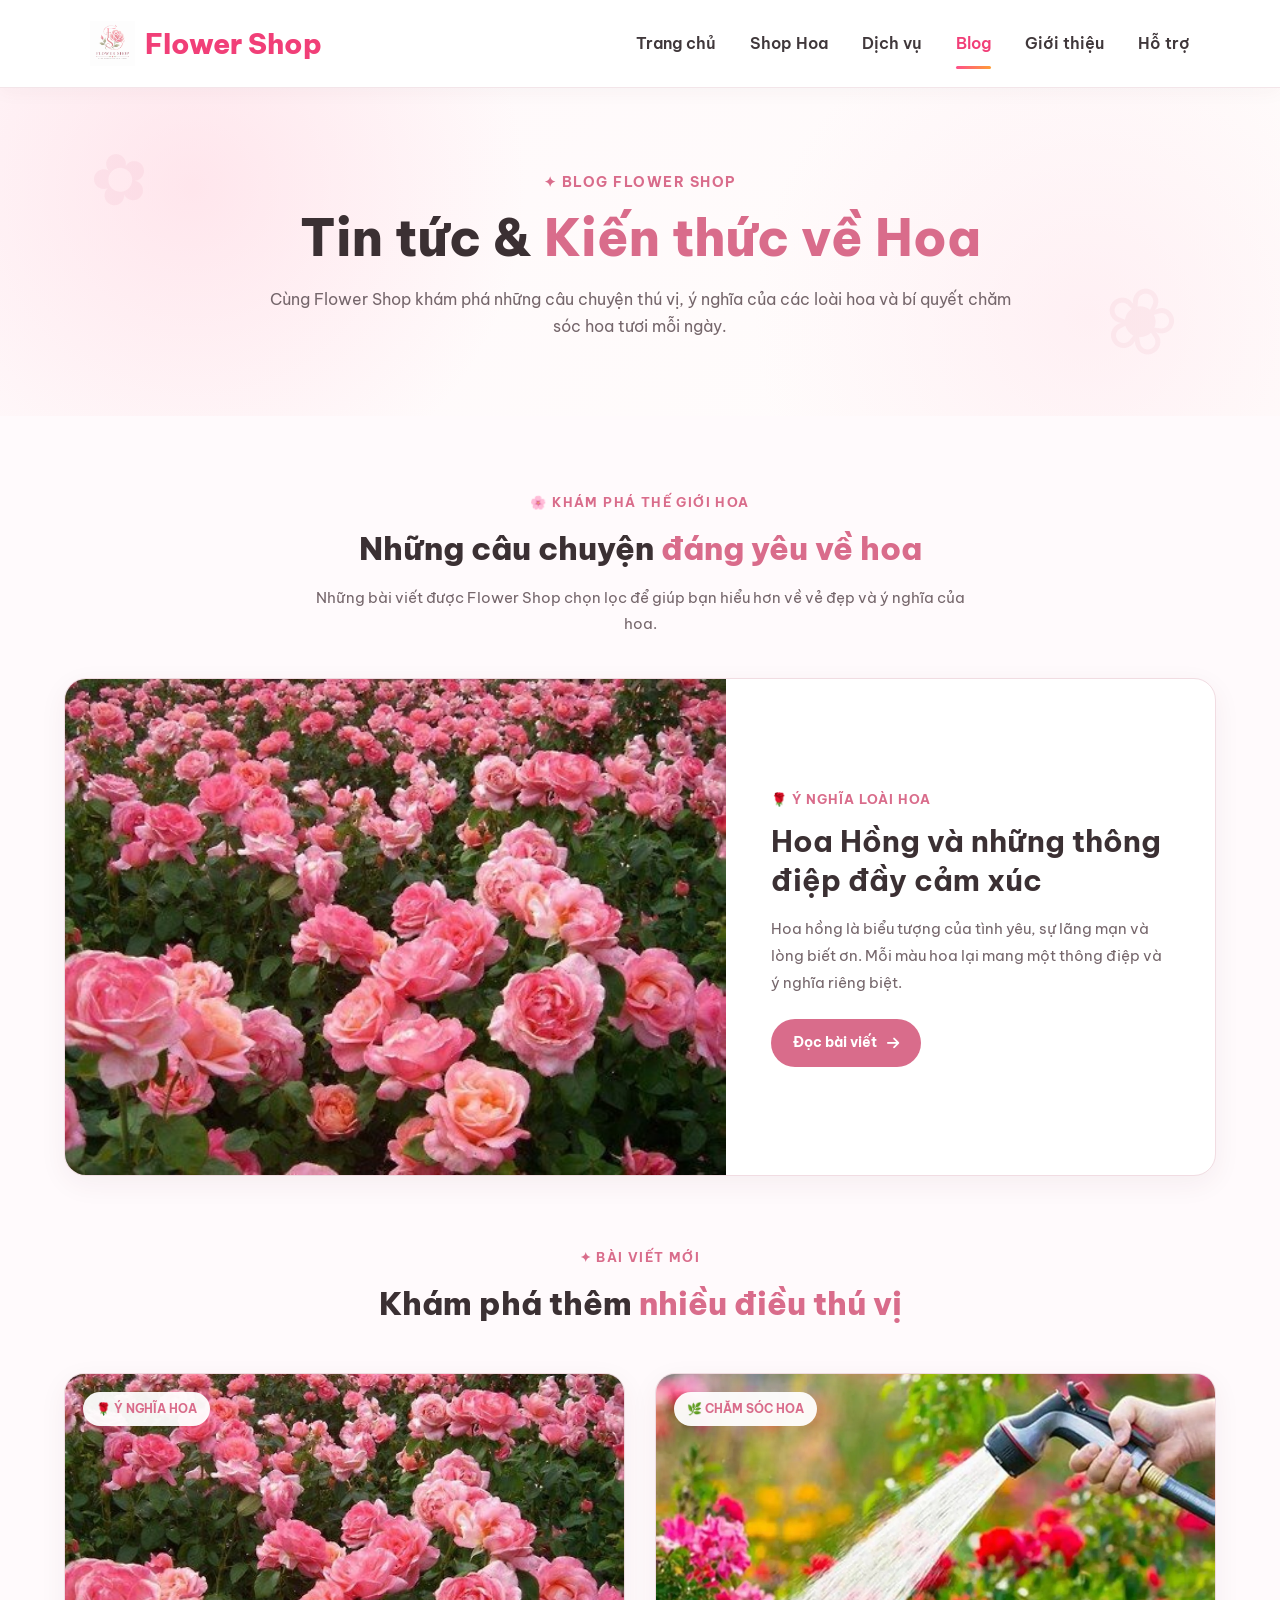
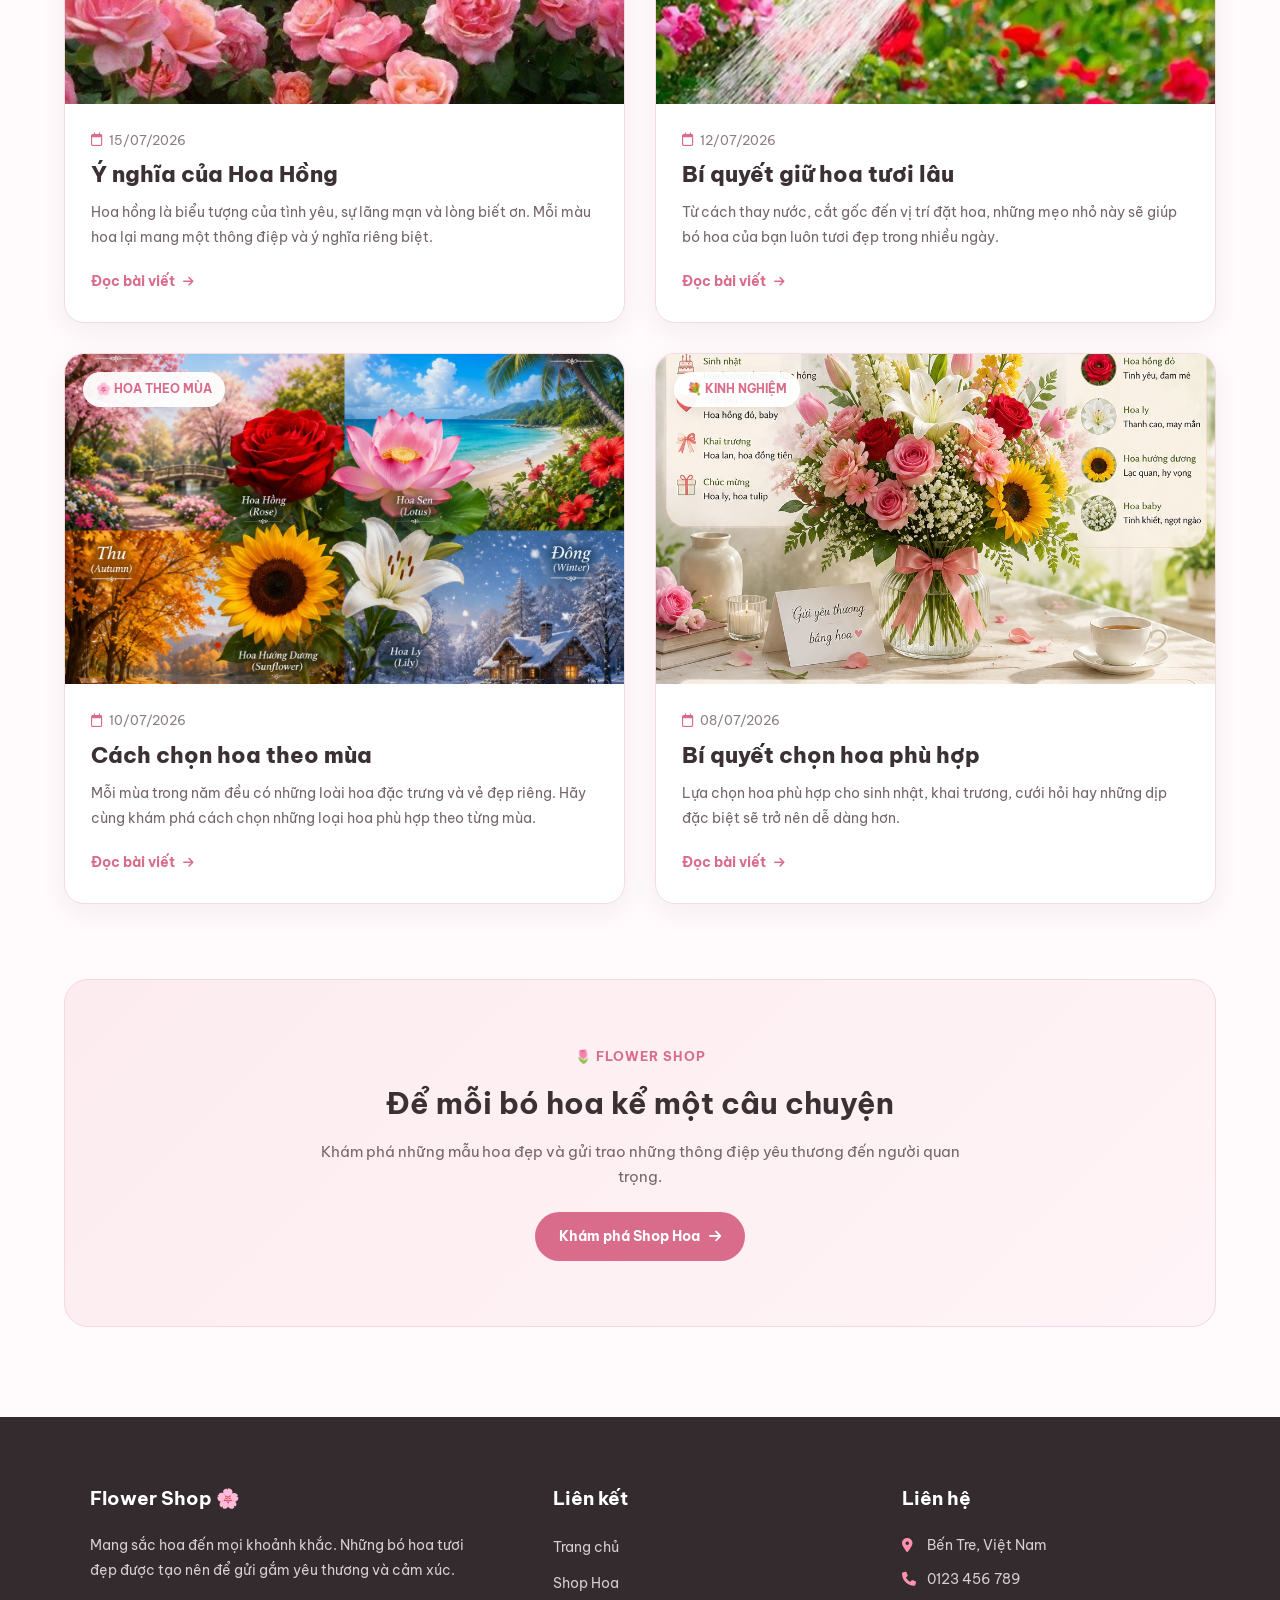
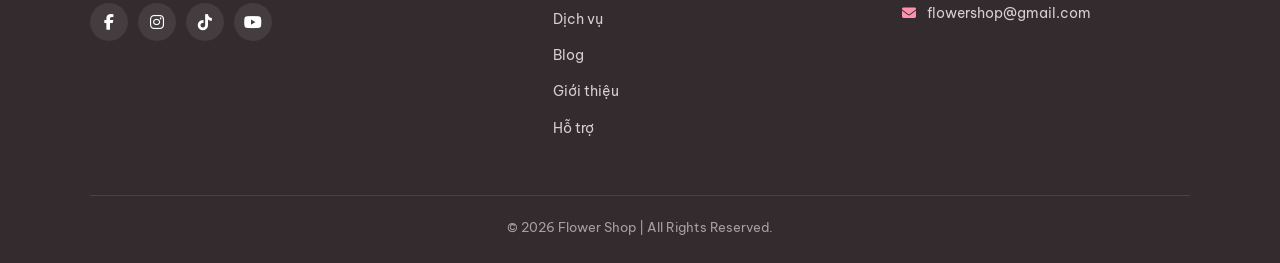
==== commit cbbb2528: "Update blog.html" ====
--- a/blog.html
+++ b/blog.html
@@ -115,6 +115,7 @@
 
         /* =====================================================
            HEADER
+           ĐỒNG BỘ LOGO VỚI CÁC TRANG KHÁC
         ====================================================== */
 
         header {
@@ -137,14 +138,17 @@
 
             z-index: 1000;
 
-            box-shadow: 0 4px 18px rgba(90, 50, 60, 0.04);
-
-        }
-
-
-        /* LOGO */
-
-        .logo {
+            box-shadow:
+                0 4px 18px rgba(90, 50, 60, 0.04);
+
+        }
+
+
+        /* =====================================================
+           LOGO - ĐÃ ĐỒNG BỘ
+        ====================================================== */
+
+        header .logo {
 
             display: flex;
             align-items: center;
@@ -153,32 +157,67 @@
 
             color: #f13f78;
 
-            font-size: 30px;
+            font-size: 28px;
             font-weight: 800;
 
+            line-height: 1;
+
             white-space: nowrap;
 
-            transition: 0.3s ease;
-
-        }
-
-
-        .logo:hover {
+            text-decoration: none;
+
+            transition:
+                color 0.3s ease,
+                transform 0.3s ease;
+
+        }
+
+
+        header .logo:hover {
+
+            color: #d92f68;
+
             transform: translateY(-1px);
-        }
-
-
-        .logo img {
-
-            width: 38px;
-            height: 38px;
+
+        }
+
+
+        header .logo img {
+
+            display: block;
+
+            width: auto;
+            height: 45px;
+
+            max-width: 55px;
 
             object-fit: contain;
 
-        }
-
-
-        /* NAVIGATION */
+            flex-shrink: 0;
+
+        }
+
+
+        header .logo span {
+
+            display: inline-block;
+
+            color: inherit;
+
+            font-family: "Be Vietnam Pro", sans-serif;
+
+            font-size: inherit;
+
+            font-weight: inherit;
+
+            line-height: 1;
+
+        }
+
+
+        /* =====================================================
+           NAVIGATION
+        ====================================================== */
 
         nav ul {
 
@@ -209,7 +248,9 @@
 
 
         nav ul li a:hover {
+
             color: var(--flower-pink);
+
         }
 
 
@@ -235,11 +276,12 @@
 
             border-radius: 10px;
 
-            background: linear-gradient(
-                90deg,
-                #ff4f8b,
-                #ff9d36
-            );
+            background:
+                linear-gradient(
+                    90deg,
+                    #ff4f8b,
+                    #ff9d36
+                );
 
         }
 
@@ -347,7 +389,9 @@
 
 
         .blog-hero h1 span {
+
             color: var(--flower-pink);
+
         }
 
 
@@ -423,7 +467,9 @@
 
 
         .section-heading h2 span {
+
             color: var(--flower-pink);
+
         }
 
 
@@ -556,7 +602,8 @@
 
             font-weight: 700;
 
-            box-shadow: 0 5px 15px rgba(0, 0, 0, 0.08);
+            box-shadow:
+                0 5px 15px rgba(0, 0, 0, 0.08);
 
         }
 
@@ -590,7 +637,9 @@
 
 
         .blog-date i {
+
             color: var(--flower-pink);
+
         }
 
 
@@ -636,8 +685,9 @@
 
             font-weight: 700;
 
-            transition: gap 0.25s ease,
-                        color 0.25s ease;
+            transition:
+                gap 0.25s ease,
+                color 0.25s ease;
 
         }
 
@@ -706,7 +756,9 @@
 
 
         .featured-blog:hover .featured-image img {
+
             transform: scale(1.04);
+
         }
 
 
@@ -982,12 +1034,16 @@
 
 
         .footer-box ul li a:hover {
+
             color: #ff91ae;
+
         }
 
 
         .footer-box p + p {
+
             margin-top: 9px;
+
         }
 
 
@@ -1000,7 +1056,9 @@
         }
 
 
-        /* SOCIAL */
+        /* =====================================================
+           SOCIAL
+        ====================================================== */
 
         .social {
 
@@ -1094,9 +1152,18 @@
             }
 
 
-            .logo {
+            header .logo {
 
                 font-size: 24px;
+
+            }
+
+
+            header .logo img {
+
+                height: 42px;
+
+                max-width: 50px;
 
             }
 
@@ -1154,17 +1221,20 @@
             }
 
 
-            .logo {
+            header .logo {
 
                 font-size: 24px;
 
             }
 
 
-            .logo img {
-
-                width: 34px;
-                height: 34px;
+            header .logo img {
+
+                width: auto;
+
+                height: 40px;
+
+                max-width: 48px;
 
             }
 
@@ -1331,56 +1401,91 @@
 
 <header>
 
-    <a href="index.html" class="logo">
+
+    <!-- =================================================
+         LOGO
+         ĐỒNG BỘ VỚI INDEX + SHOP
+    ================================================== -->
+
+    <a
+        href="index.html"
+        class="logo"
+    >
 
         <img
             src="images/logo.png"
             alt="Flower Shop Logo"
         >
 
-        <span>Flower Shop</span>
+        <span>
+            Flower Shop
+        </span>
 
     </a>
 
 
+    <!-- =================================================
+         NAVIGATION
+    ================================================== -->
+
     <nav>
 
         <ul>
 
             <li>
+
                 <a href="index.html">
                     Trang chủ
                 </a>
+
             </li>
 
+
             <li>
+
                 <a href="shop.html">
                     Shop Hoa
                 </a>
+
             </li>
 
+
             <li>
+
                 <a href="dichvu.html">
                     Dịch vụ
                 </a>
+
             </li>
 
+
             <li>
-                <a href="blog.html" class="active">
+
+                <a
+                    href="blog.html"
+                    class="active"
+                >
                     Blog
                 </a>
+
             </li>
 
+
             <li>
+
                 <a href="gioithieu.html">
                     Giới thiệu
                 </a>
+
             </li>
 
+
             <li>
+
                 <a href="hotro.html">
                     Hỗ trợ
                 </a>
+
             </li>
 
         </ul>
@@ -1403,14 +1508,21 @@
 
 
     <h1>
+
         Tin tức &
-        <span>Kiến thức về Hoa</span>
+
+        <span>
+            Kiến thức về Hoa
+        </span>
+
     </h1>
 
 
     <p>
+
         Cùng Flower Shop khám phá những câu chuyện thú vị,
         ý nghĩa của các loài hoa và bí quyết chăm sóc hoa tươi mỗi ngày.
+
     </p>
 
 </section>
@@ -1434,20 +1546,35 @@
             🌸 KHÁM PHÁ THẾ GIỚI HOA
         </span>
 
+
         <h2>
+
             Những câu chuyện
-            <span>đáng yêu về hoa</span>
+
+            <span>
+                đáng yêu về hoa
+            </span>
+
         </h2>
 
+
         <p>
+
             Những bài viết được Flower Shop chọn lọc
             để giúp bạn hiểu hơn về vẻ đẹp và ý nghĩa của hoa.
+
         </p>
 
     </div>
 
 
+
+    <!-- =================================================
+         FEATURED BLOG
+    ================================================== -->
+
     <article class="featured-blog">
+
 
         <div class="featured-image">
 
@@ -1472,10 +1599,12 @@
 
 
             <p>
+
                 Hoa hồng là biểu tượng của tình yêu,
                 sự lãng mạn và lòng biết ơn.
                 Mỗi màu hoa lại mang một thông điệp
                 và ý nghĩa riêng biệt.
+
             </p>
 
 
@@ -1483,8 +1612,11 @@
                 href="#blog-list"
                 class="featured-button"
             >
+
                 Đọc bài viết
+
                 <i class="fa-solid fa-arrow-right"></i>
+
             </a>
 
         </div>
@@ -1508,11 +1640,17 @@
 
 
         <h2>
+
             Khám phá thêm
-            <span>nhiều điều thú vị</span>
+
+            <span>
+                nhiều điều thú vị
+            </span>
+
         </h2>
 
     </div>
+
 
 
     <div class="blog-grid">
@@ -1523,6 +1661,7 @@
         ================================================== -->
 
         <article class="blog-card">
+
 
             <div class="blog-image">
 
@@ -1534,13 +1673,17 @@
 
 
                 <span class="blog-category">
+
                     🌹 Ý NGHĨA HOA
+
                 </span>
 
             </div>
 
 
+
             <div class="blog-content">
+
 
                 <div class="blog-date">
 
@@ -1557,10 +1700,12 @@
 
 
                 <p>
+
                     Hoa hồng là biểu tượng của tình yêu,
                     sự lãng mạn và lòng biết ơn.
                     Mỗi màu hoa lại mang một thông điệp
                     và ý nghĩa riêng biệt.
+
                 </p>
 
 
@@ -1568,8 +1713,11 @@
                     href="#"
                     class="read-more"
                 >
+
                     Đọc bài viết
+
                     <i class="fa-solid fa-arrow-right"></i>
+
                 </a>
 
             </div>
@@ -1583,6 +1731,7 @@
         ================================================== -->
 
         <article class="blog-card">
+
 
             <div class="blog-image">
 
@@ -1594,13 +1743,17 @@
 
 
                 <span class="blog-category">
+
                     🌿 CHĂM SÓC HOA
+
                 </span>
 
             </div>
 
 
+
             <div class="blog-content">
+
 
                 <div class="blog-date">
 
@@ -1617,9 +1770,11 @@
 
 
                 <p>
+
                     Từ cách thay nước, cắt gốc đến vị trí
                     đặt hoa, những mẹo nhỏ này sẽ giúp bó hoa
                     của bạn luôn tươi đẹp trong nhiều ngày.
+
                 </p>
 
 
@@ -1627,8 +1782,11 @@
                     href="#"
                     class="read-more"
                 >
+
                     Đọc bài viết
+
                     <i class="fa-solid fa-arrow-right"></i>
+
                 </a>
 
             </div>
@@ -1642,6 +1800,7 @@
         ================================================== -->
 
         <article class="blog-card">
+
 
             <div class="blog-image">
 
@@ -1653,13 +1812,17 @@
 
 
                 <span class="blog-category">
+
                     🌸 HOA THEO MÙA
+
                 </span>
 
             </div>
 
 
+
             <div class="blog-content">
+
 
                 <div class="blog-date">
 
@@ -1676,9 +1839,11 @@
 
 
                 <p>
+
                     Mỗi mùa trong năm đều có những loài hoa
                     đặc trưng và vẻ đẹp riêng. Hãy cùng khám phá
                     cách chọn những loại hoa phù hợp theo từng mùa.
+
                 </p>
 
 
@@ -1686,8 +1851,11 @@
                     href="#"
                     class="read-more"
                 >
+
                     Đọc bài viết
+
                     <i class="fa-solid fa-arrow-right"></i>
+
                 </a>
 
             </div>
@@ -1701,6 +1869,7 @@
         ================================================== -->
 
         <article class="blog-card">
+
 
             <div class="blog-image">
 
@@ -1712,13 +1881,17 @@
 
 
                 <span class="blog-category">
+
                     💐 KINH NGHIỆM
+
                 </span>
 
             </div>
 
 
+
             <div class="blog-content">
+
 
                 <div class="blog-date">
 
@@ -1735,9 +1908,11 @@
 
 
                 <p>
+
                     Lựa chọn hoa phù hợp cho sinh nhật,
                     khai trương, cưới hỏi hay những dịp đặc biệt
                     sẽ trở nên dễ dàng hơn.
+
                 </p>
 
 
@@ -1745,8 +1920,11 @@
                     href="#"
                     class="read-more"
                 >
+
                     Đọc bài viết
+
                     <i class="fa-solid fa-arrow-right"></i>
+
                 </a>
 
             </div>
@@ -1764,6 +1942,7 @@
 
     <section class="blog-cta">
 
+
         <span>
             🌷 FLOWER SHOP
         </span>
@@ -1775,8 +1954,10 @@
 
 
         <p>
+
             Khám phá những mẫu hoa đẹp và gửi trao
             những thông điệp yêu thương đến người quan trọng.
+
         </p>
 
 
@@ -1784,8 +1965,11 @@
             href="shop.html"
             class="cta-button"
         >
+
             Khám phá Shop Hoa
+
             <i class="fa-solid fa-arrow-right"></i>
+
         </a>
 
     </section>
@@ -1801,12 +1985,16 @@
 
 <footer>
 
+
     <div class="footer-content">
 
 
-        <!-- THÔNG TIN -->
+        <!-- =================================================
+             THÔNG TIN
+        ================================================== -->
 
         <div class="footer-box">
+
 
             <h3>
                 Flower Shop 🌸
@@ -1814,19 +2002,24 @@
 
 
             <p>
+
                 Mang sắc hoa đến mọi khoảnh khắc.
                 Những bó hoa tươi đẹp được tạo nên
                 để gửi gắm yêu thương và cảm xúc.
+
             </p>
 
 
             <div class="social">
+
 
                 <a
                     href="#"
                     aria-label="Facebook"
                 >
+
                     <i class="fab fa-facebook-f"></i>
+
                 </a>
 
 
@@ -1834,7 +2027,9 @@
                     href="#"
                     aria-label="Instagram"
                 >
+
                     <i class="fab fa-instagram"></i>
+
                 </a>
 
 
@@ -1842,7 +2037,9 @@
                     href="#"
                     aria-label="TikTok"
                 >
+
                     <i class="fab fa-tiktok"></i>
+
                 </a>
 
 
@@ -1850,7 +2047,9 @@
                     href="#"
                     aria-label="YouTube"
                 >
+
                     <i class="fab fa-youtube"></i>
+
                 </a>
 
             </div>
@@ -1859,9 +2058,12 @@
 
 
 
-        <!-- LIÊN KẾT -->
+        <!-- =================================================
+             LIÊN KẾT
+        ================================================== -->
 
         <div class="footer-box">
+
 
             <h3>
                 Liên kết
@@ -1870,51 +2072,73 @@
 
             <ul>
 
+
                 <li>
+
                     <a href="index.html">
                         Trang chủ
                     </a>
+
                 </li>
 
+
                 <li>
+
                     <a href="shop.html">
                         Shop Hoa
                     </a>
+
                 </li>
 
+
                 <li>
+
                     <a href="dichvu.html">
                         Dịch vụ
                     </a>
+
                 </li>
 
+
                 <li>
+
                     <a href="blog.html">
                         Blog
                     </a>
+
                 </li>
 
+
                 <li>
+
                     <a href="gioithieu.html">
                         Giới thiệu
                     </a>
+
                 </li>
 
+
                 <li>
+
                     <a href="hotro.html">
                         Hỗ trợ
                     </a>
+
                 </li>
 
+
             </ul>
 
         </div>
 
 
 
-        <!-- LIÊN HỆ -->
+        <!-- =================================================
+             LIÊN HỆ
+        ================================================== -->
 
         <div class="footer-box">
+
 
             <h3>
                 Liên hệ
@@ -1953,6 +2177,7 @@
     </div>
 
 
+
     <hr>
 
 
@@ -1962,6 +2187,7 @@
 
     </p>
 
+
 </footer>
 
 
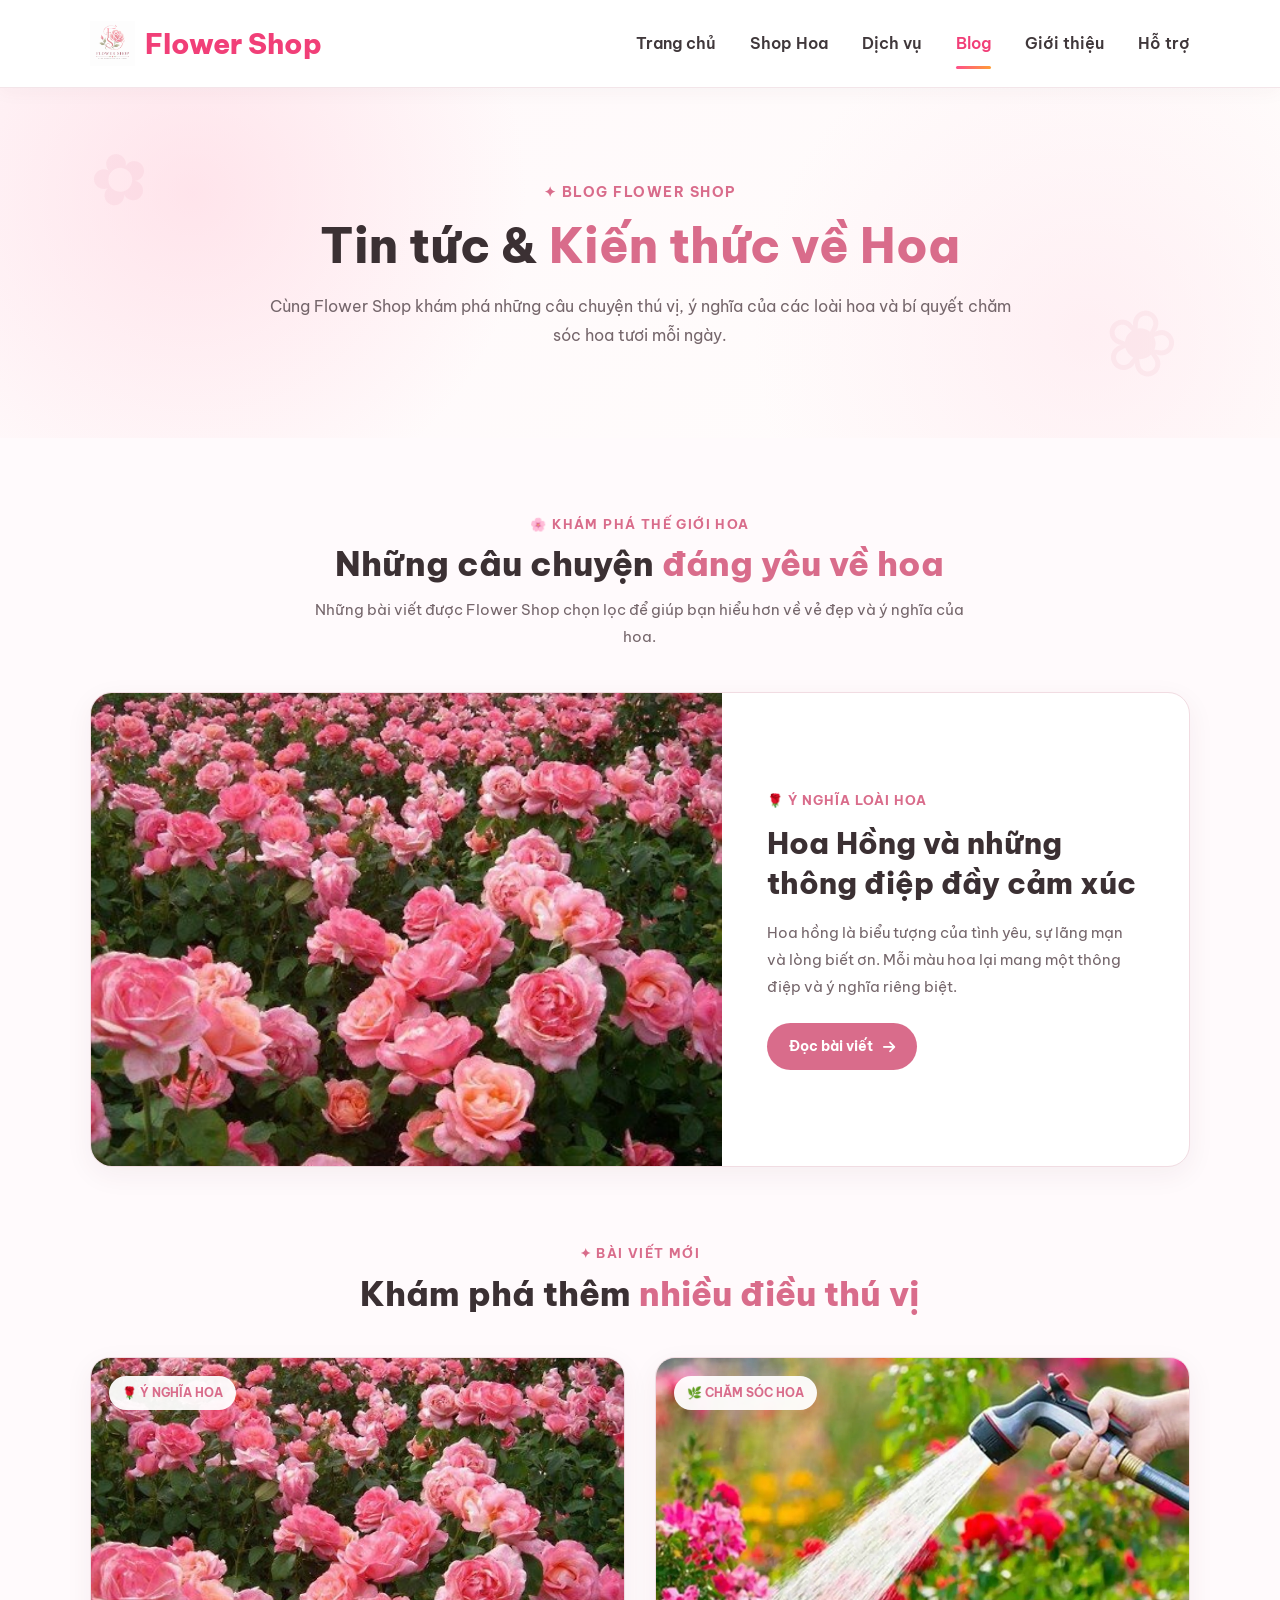
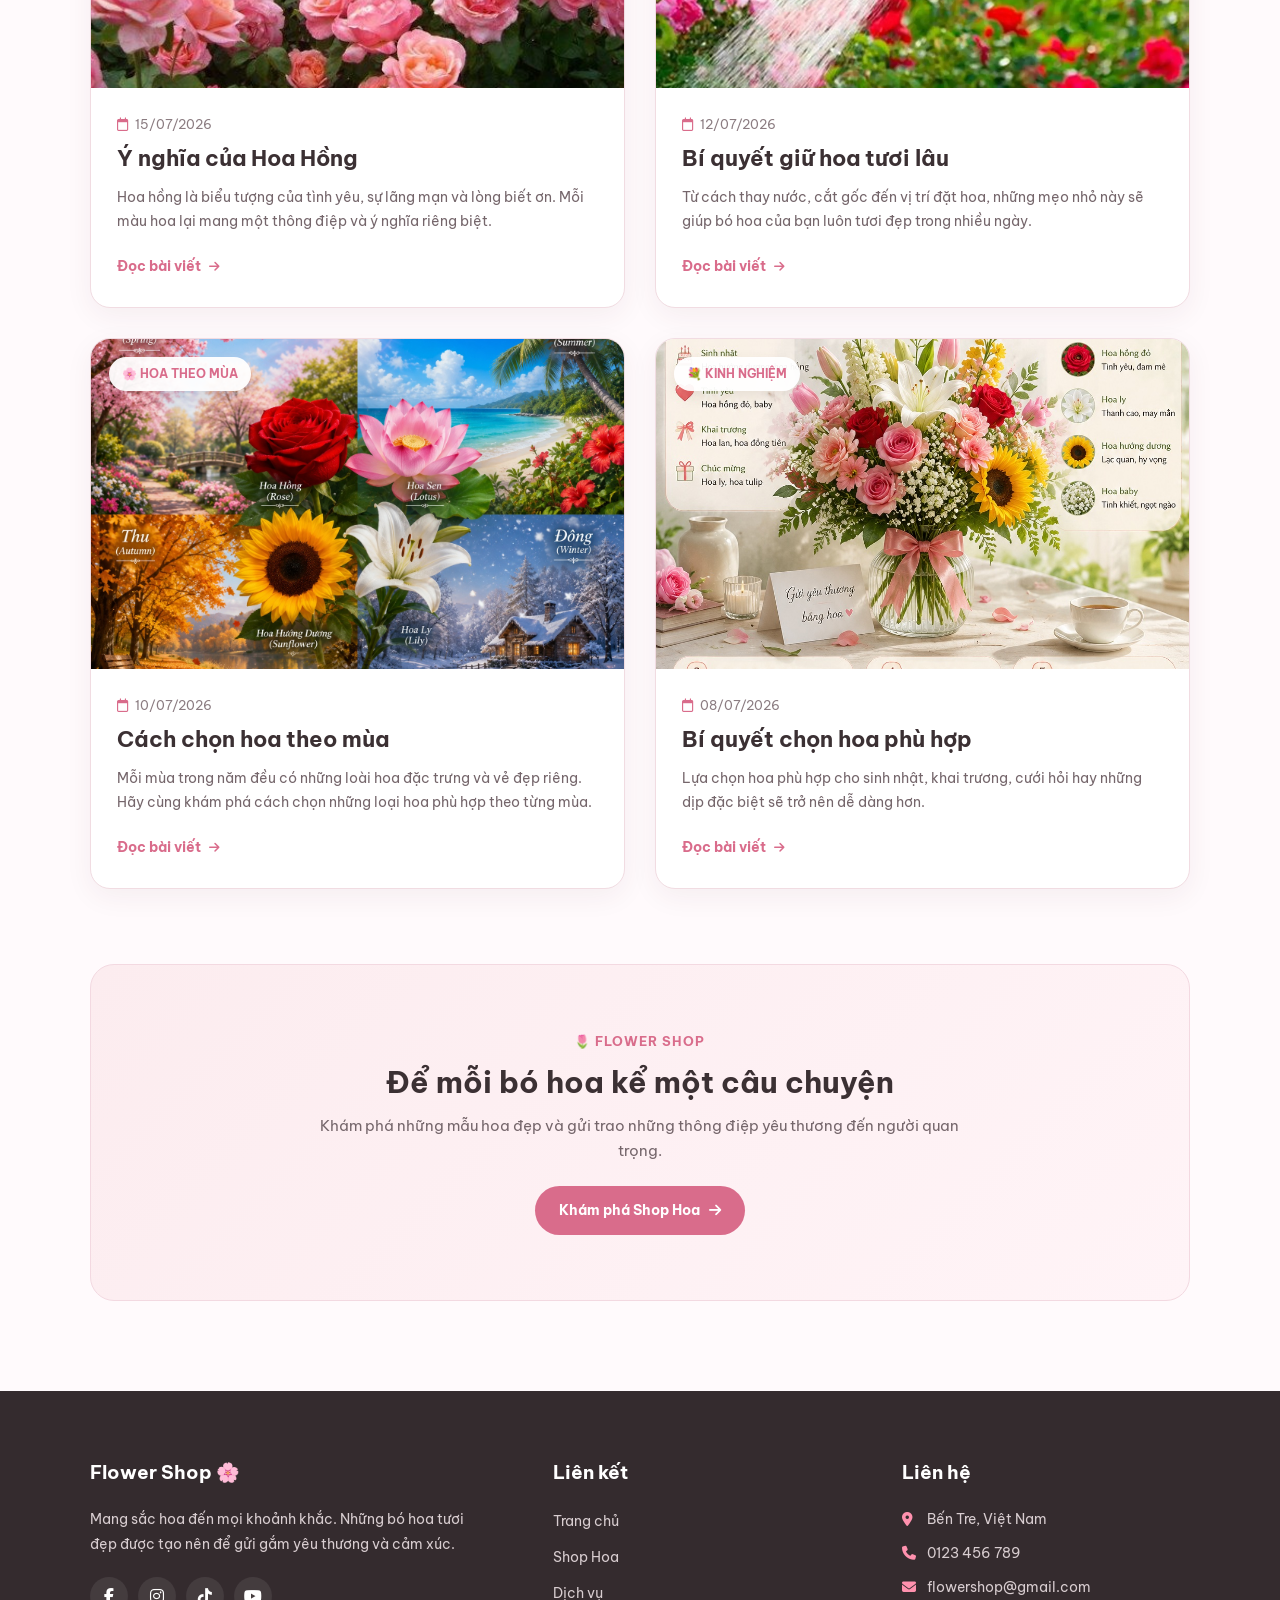
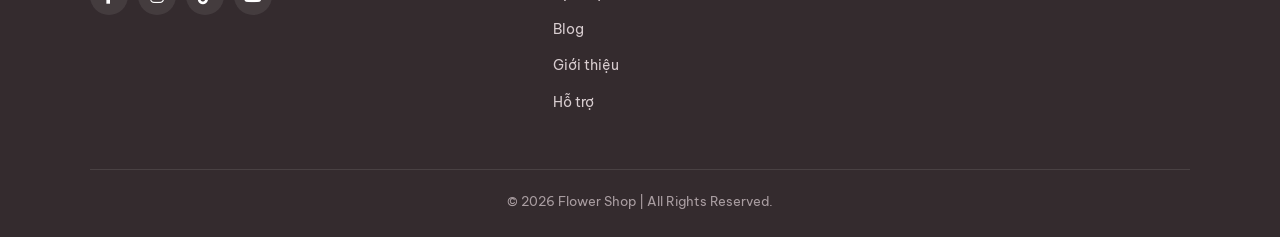
==== commit df7eeee6: "Update blog.html" ====
--- a/blog.html
+++ b/blog.html
@@ -4,7 +4,11 @@
 <head>
 
     <meta charset="UTF-8">
-    <meta name="viewport" content="width=device-width, initial-scale=1.0">
+
+    <meta
+        name="viewport"
+        content="width=device-width, initial-scale=1.0"
+    >
 
     <meta
         name="description"
@@ -15,7 +19,7 @@
 
 
     <!-- =====================================================
-         GOOGLE FONT - HỖ TRỢ TIẾNG VIỆT
+         GOOGLE FONT
     ====================================================== -->
 
     <link rel="preconnect" href="https://fonts.googleapis.com">
@@ -43,7 +47,8 @@
 
 
     <!-- =====================================================
-         CSS BLOG
+         BLOG CSS
+         ĐỒNG BỘ KÍCH CỠ VỚI SHOP.HTML
     ====================================================== -->
 
     <style>
@@ -89,7 +94,7 @@
         input,
         textarea,
         select {
-            font-family: inherit;
+            font-family: "Be Vietnam Pro", sans-serif;
         }
 
 
@@ -110,12 +115,15 @@
 
             --flower-border: #f1dce2;
 
+            --flower-header-pink: #f13f78;
+            --flower-button: #ff4f81;
+
         }
 
 
         /* =====================================================
            HEADER
-           ĐỒNG BỘ LOGO VỚI CÁC TRANG KHÁC
+           KÍCH THƯỚC ĐỒNG BỘ SHOP
         ====================================================== */
 
         header {
@@ -145,7 +153,7 @@
 
 
         /* =====================================================
-           LOGO - ĐÃ ĐỒNG BỘ
+           LOGO
         ====================================================== */
 
         header .logo {
@@ -236,6 +244,7 @@
             position: relative;
 
             font-size: 16px;
+
             font-weight: 600;
 
             color: #40383b;
@@ -294,19 +303,29 @@
 
             position: relative;
 
-            padding: 80px 20px 75px;
+            min-height: 350px;
+
+            padding: 85px 7% 80px;
+
+            display: flex;
+
+            flex-direction: column;
+
+            align-items: center;
+
+            justify-content: center;
 
             text-align: center;
 
             background:
                 radial-gradient(
                     circle at 15% 30%,
-                    rgba(255, 194, 210, 0.35),
+                    rgba(255, 194, 210, 0.38),
                     transparent 30%
                 ),
                 radial-gradient(
                     circle at 85% 70%,
-                    rgba(255, 222, 232, 0.4),
+                    rgba(255, 222, 232, 0.42),
                     transparent 30%
                 ),
                 linear-gradient(
@@ -375,7 +394,7 @@
 
         .blog-hero h1 {
 
-            font-size: clamp(32px, 4vw, 52px);
+            font-size: 48px;
 
             line-height: 1.2;
 
@@ -397,7 +416,7 @@
 
         .blog-hero p {
 
-            max-width: 750px;
+            width: min(750px, 90%);
 
             margin: 0 auto;
 
@@ -405,16 +424,19 @@
 
             font-size: 16px;
 
+            line-height: 1.8;
+
         }
 
 
         /* =====================================================
-           BLOG CONTAINER
+           MAIN CONTAINER
+           ĐỒNG BỘ ĐỘ RỘNG VỚI SHOP
         ====================================================== */
 
         .blog-container {
 
-            width: min(1180px, 90%);
+            width: min(1180px, 86%);
 
             margin: 0 auto;
 
@@ -424,7 +446,7 @@
 
 
         /* =====================================================
-           SECTION TITLE
+           SECTION HEADING
         ====================================================== */
 
         .section-heading {
@@ -438,6 +460,8 @@
 
         .section-heading .label {
 
+            display: block;
+
             color: var(--flower-pink);
 
             font-size: 13px;
@@ -446,8 +470,6 @@
 
             letter-spacing: 1.4px;
 
-            display: block;
-
             margin-bottom: 8px;
 
         }
@@ -455,7 +477,9 @@
 
         .section-heading h2 {
 
-            font-size: 32px;
+            font-size: 34px;
+
+            line-height: 1.25;
 
             color: var(--flower-text);
 
@@ -475,13 +499,184 @@
 
         .section-heading p {
 
-            max-width: 650px;
-
-            margin: auto;
+            max-width: 680px;
+
+            margin: 0 auto;
 
             color: var(--flower-text-light);
 
             font-size: 15px;
+
+            line-height: 1.8;
+
+        }
+
+
+        /* =====================================================
+           FEATURED BLOG
+        ====================================================== */
+
+        .featured-blog {
+
+            display: grid;
+
+            grid-template-columns: 1.15fr 0.85fr;
+
+            min-height: 420px;
+
+            margin-bottom: 75px;
+
+            background: #ffffff;
+
+            border: 1px solid var(--flower-border);
+
+            border-radius: 22px;
+
+            overflow: hidden;
+
+            box-shadow:
+                0 8px 28px rgba(80, 40, 50, 0.06);
+
+            transition:
+                transform 0.3s ease,
+                box-shadow 0.3s ease;
+
+        }
+
+
+        .featured-blog:hover {
+
+            transform: translateY(-5px);
+
+            box-shadow:
+                0 18px 40px rgba(170, 70, 100, 0.13);
+
+        }
+
+
+        .featured-image {
+
+            min-height: 420px;
+
+            overflow: hidden;
+
+            background: #f9edf0;
+
+        }
+
+
+        .featured-image img {
+
+            width: 100%;
+            height: 100%;
+
+            object-fit: cover;
+
+            transition: transform 0.5s ease;
+
+        }
+
+
+        .featured-blog:hover .featured-image img {
+
+            transform: scale(1.04);
+
+        }
+
+
+        .featured-content {
+
+            display: flex;
+
+            flex-direction: column;
+
+            justify-content: center;
+
+            padding: 45px;
+
+        }
+
+
+        .featured-content .small-label {
+
+            color: var(--flower-pink);
+
+            font-size: 13px;
+
+            font-weight: 700;
+
+            letter-spacing: 1px;
+
+            margin-bottom: 12px;
+
+        }
+
+
+        .featured-content h2 {
+
+            color: var(--flower-text);
+
+            font-size: 30px;
+
+            line-height: 1.35;
+
+            font-weight: 800;
+
+            margin-bottom: 15px;
+
+        }
+
+
+        .featured-content p {
+
+            color: var(--flower-text-light);
+
+            font-size: 15px;
+
+            line-height: 1.8;
+
+            margin-bottom: 23px;
+
+        }
+
+
+        .featured-button {
+
+            display: inline-flex;
+
+            align-items: center;
+
+            justify-content: center;
+
+            gap: 10px;
+
+            width: fit-content;
+
+            padding: 12px 22px;
+
+            border-radius: 30px;
+
+            background: var(--flower-pink);
+
+            color: white;
+
+            font-size: 14px;
+
+            font-weight: 700;
+
+            transition: all 0.25s ease;
+
+        }
+
+
+        .featured-button:hover {
+
+            background: var(--flower-pink-dark);
+
+            transform: translateY(-2px);
+
+            box-shadow:
+                0 8px 20px rgba(185, 79, 112, 0.25);
 
         }
 
@@ -651,7 +846,7 @@
 
             line-height: 1.35;
 
-            font-weight: 750;
+            font-weight: 700;
 
             margin-bottom: 11px;
 
@@ -704,155 +899,6 @@
             color: var(--flower-pink-dark);
 
             gap: 13px;
-
-        }
-
-
-        /* =====================================================
-           FEATURED ARTICLE
-        ====================================================== */
-
-        .featured-blog {
-
-            display: grid;
-
-            grid-template-columns: 1.15fr 0.85fr;
-
-            margin-bottom: 70px;
-
-            background: #ffffff;
-
-            border: 1px solid var(--flower-border);
-
-            border-radius: 22px;
-
-            overflow: hidden;
-
-            box-shadow:
-                0 8px 28px rgba(80, 40, 50, 0.06);
-
-        }
-
-
-        .featured-image {
-
-            min-height: 420px;
-
-            overflow: hidden;
-
-        }
-
-
-        .featured-image img {
-
-            width: 100%;
-            height: 100%;
-
-            object-fit: cover;
-
-            transition: transform 0.5s ease;
-
-        }
-
-
-        .featured-blog:hover .featured-image img {
-
-            transform: scale(1.04);
-
-        }
-
-
-        .featured-content {
-
-            display: flex;
-
-            flex-direction: column;
-
-            justify-content: center;
-
-            padding: 45px;
-
-        }
-
-
-        .featured-content .small-label {
-
-            color: var(--flower-pink);
-
-            font-size: 13px;
-
-            font-weight: 700;
-
-            letter-spacing: 1px;
-
-            margin-bottom: 12px;
-
-        }
-
-
-        .featured-content h2 {
-
-            color: var(--flower-text);
-
-            font-size: 30px;
-
-            line-height: 1.3;
-
-            margin-bottom: 15px;
-
-        }
-
-
-        .featured-content p {
-
-            color: var(--flower-text-light);
-
-            font-size: 15px;
-
-            line-height: 1.8;
-
-            margin-bottom: 23px;
-
-        }
-
-
-        .featured-button {
-
-            display: inline-flex;
-
-            align-items: center;
-
-            justify-content: center;
-
-            gap: 10px;
-
-            width: fit-content;
-
-            padding: 12px 22px;
-
-            border-radius: 30px;
-
-            background: var(--flower-pink);
-
-            color: white;
-
-            font-size: 14px;
-
-            font-weight: 700;
-
-            transition: all 0.25s ease;
-
-        }
-
-
-        .featured-button:hover {
-
-            background: var(--flower-pink-dark);
-
-            transform: translateY(-2px);
-
-            box-shadow:
-                0 8px 20px rgba(185, 79, 112, 0.25);
 
         }
 
@@ -906,6 +952,8 @@
 
             font-size: 30px;
 
+            line-height: 1.35;
+
             margin-bottom: 10px;
 
         }
@@ -960,6 +1008,7 @@
 
         /* =====================================================
            FOOTER
+           ĐỒNG BỘ SHOP
         ====================================================== */
 
         footer {
@@ -1083,7 +1132,7 @@
 
             border-radius: 50%;
 
-            background: rgba(255,255,255,0.08);
+            background: rgba(255, 255, 255, 0.08);
 
             color: white;
 
@@ -1109,7 +1158,7 @@
 
             border: 0;
 
-            border-top: 1px solid rgba(255,255,255,0.1);
+            border-top: 1px solid rgba(255, 255, 255, 0.1);
 
         }
 
@@ -1126,7 +1175,7 @@
 
 
         /* =====================================================
-           RESPONSIVE TABLET
+           TABLET
         ====================================================== */
 
         @media (max-width: 900px) {
@@ -1201,7 +1250,7 @@
 
 
         /* =====================================================
-           RESPONSIVE MOBILE
+           MOBILE
         ====================================================== */
 
         @media (max-width: 650px) {
@@ -1279,6 +1328,8 @@
 
             .blog-hero {
 
+                min-height: 300px;
+
                 padding: 55px 20px;
 
             }
@@ -1390,6 +1441,7 @@
     </style>
 
 </head>
+
 
 
 <body>
@@ -1397,15 +1449,10 @@
 
 <!-- =====================================================
      HEADER
-====================================================== -->
+===================================================== -->
 
 <header>
 
-
-    <!-- =================================================
-         LOGO
-         ĐỒNG BỘ VỚI INDEX + SHOP
-    ================================================== -->
 
     <a
         href="index.html"
@@ -1424,9 +1471,6 @@
     </a>
 
 
-    <!-- =================================================
-         NAVIGATION
-    ================================================== -->
 
     <nav>
 
@@ -1492,15 +1536,17 @@
 
     </nav>
 
+
 </header>
 
 
 
 <!-- =====================================================
-     BLOG HERO
-====================================================== -->
+     HERO
+===================================================== -->
 
 <section class="blog-hero">
+
 
     <span class="blog-label">
         ✦ BLOG FLOWER SHOP
@@ -1525,19 +1571,20 @@
 
     </p>
 
+
 </section>
 
 
 
 <!-- =====================================================
-     BLOG CONTENT
-====================================================== -->
+     MAIN
+===================================================== -->
 
 <main class="blog-container">
 
 
     <!-- =================================================
-         BÀI NỔI BẬT
+         SECTION INTRO
     ================================================== -->
 
     <div class="section-heading">
@@ -1570,7 +1617,7 @@
 
 
     <!-- =================================================
-         FEATURED BLOG
+         FEATURED
     ================================================== -->
 
     <article class="featured-blog">
@@ -1588,6 +1635,7 @@
 
         <div class="featured-content">
 
+
             <span class="small-label">
                 🌹 Ý NGHĨA LOÀI HOA
             </span>
@@ -1619,14 +1667,16 @@
 
             </a>
 
+
         </div>
 
+
     </article>
 
 
 
     <!-- =================================================
-         DANH SÁCH BÀI VIẾT
+         BLOG LIST TITLE
     ================================================== -->
 
     <div
@@ -1653,12 +1703,14 @@
 
 
 
+    <!-- =================================================
+         BLOG GRID
+    ================================================== -->
+
     <div class="blog-grid">
 
 
-        <!-- =================================================
-             BLOG 1
-        ================================================== -->
+        <!-- BLOG 1 -->
 
         <article class="blog-card">
 
@@ -1673,13 +1725,10 @@
 
 
                 <span class="blog-category">
-
                     🌹 Ý NGHĨA HOA
-
                 </span>
 
             </div>
-
 
 
             <div class="blog-content">
@@ -1720,15 +1769,15 @@
 
                 </a>
 
+
             </div>
 
+
         </article>
 
 
 
-        <!-- =================================================
-             BLOG 2
-        ================================================== -->
+        <!-- BLOG 2 -->
 
         <article class="blog-card">
 
@@ -1743,13 +1792,10 @@
 
 
                 <span class="blog-category">
-
                     🌿 CHĂM SÓC HOA
-
                 </span>
 
             </div>
-
 
 
             <div class="blog-content">
@@ -1789,15 +1835,15 @@
 
                 </a>
 
+
             </div>
 
+
         </article>
 
 
 
-        <!-- =================================================
-             BLOG 3
-        ================================================== -->
+        <!-- BLOG 3 -->
 
         <article class="blog-card">
 
@@ -1812,13 +1858,10 @@
 
 
                 <span class="blog-category">
-
                     🌸 HOA THEO MÙA
-
                 </span>
 
             </div>
-
 
 
             <div class="blog-content">
@@ -1858,15 +1901,15 @@
 
                 </a>
 
+
             </div>
 
+
         </article>
 
 
 
-        <!-- =================================================
-             BLOG 4
-        ================================================== -->
+        <!-- BLOG 4 -->
 
         <article class="blog-card">
 
@@ -1881,13 +1924,10 @@
 
 
                 <span class="blog-category">
-
                     💐 KINH NGHIỆM
-
                 </span>
 
             </div>
-
 
 
             <div class="blog-content">
@@ -1927,7 +1967,9 @@
 
                 </a>
 
+
             </div>
+
 
         </article>
 
@@ -1972,6 +2014,7 @@
 
         </a>
 
+
     </section>
 
 
@@ -1981,17 +2024,13 @@
 
 <!-- =====================================================
      FOOTER
-====================================================== -->
+===================================================== -->
 
 <footer>
 
 
     <div class="footer-content">
 
-
-        <!-- =================================================
-             THÔNG TIN
-        ================================================== -->
 
         <div class="footer-box">
 
@@ -2052,15 +2091,13 @@
 
                 </a>
 
+
             </div>
 
+
         </div>
 
 
-
-        <!-- =================================================
-             LIÊN KẾT
-        ================================================== -->
 
         <div class="footer-box">
 
@@ -2074,68 +2111,53 @@
 
 
                 <li>
-
                     <a href="index.html">
                         Trang chủ
                     </a>
-
                 </li>
 
 
                 <li>
-
                     <a href="shop.html">
                         Shop Hoa
                     </a>
-
                 </li>
 
 
                 <li>
-
                     <a href="dichvu.html">
                         Dịch vụ
                     </a>
-
                 </li>
 
 
                 <li>
-
                     <a href="blog.html">
                         Blog
                     </a>
-
                 </li>
 
 
                 <li>
-
                     <a href="gioithieu.html">
                         Giới thiệu
                     </a>
-
                 </li>
 
 
                 <li>
-
                     <a href="hotro.html">
                         Hỗ trợ
                     </a>
-
                 </li>
 
 
             </ul>
 
+
         </div>
 
 
-
-        <!-- =================================================
-             LIÊN HỆ
-        ================================================== -->
 
         <div class="footer-box">
 
@@ -2171,6 +2193,7 @@
 
             </p>
 
+
         </div>
 
 
